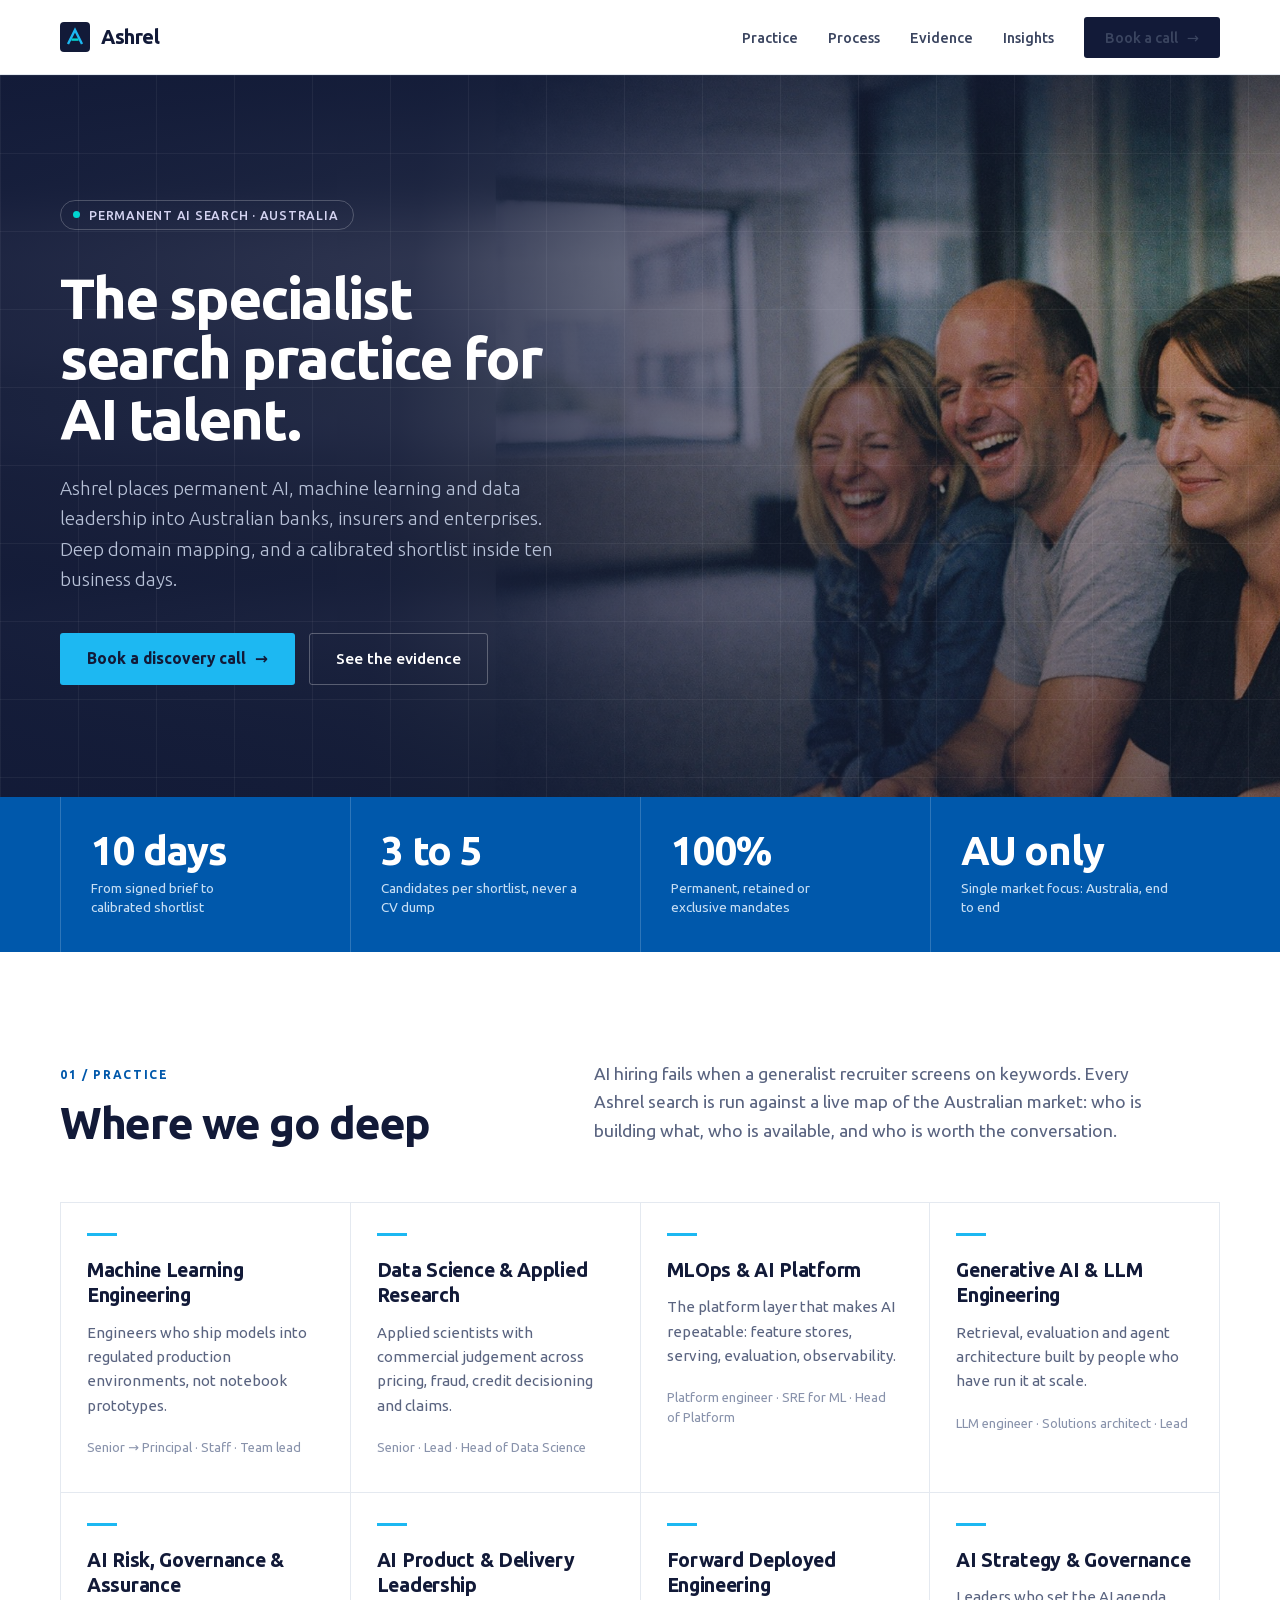
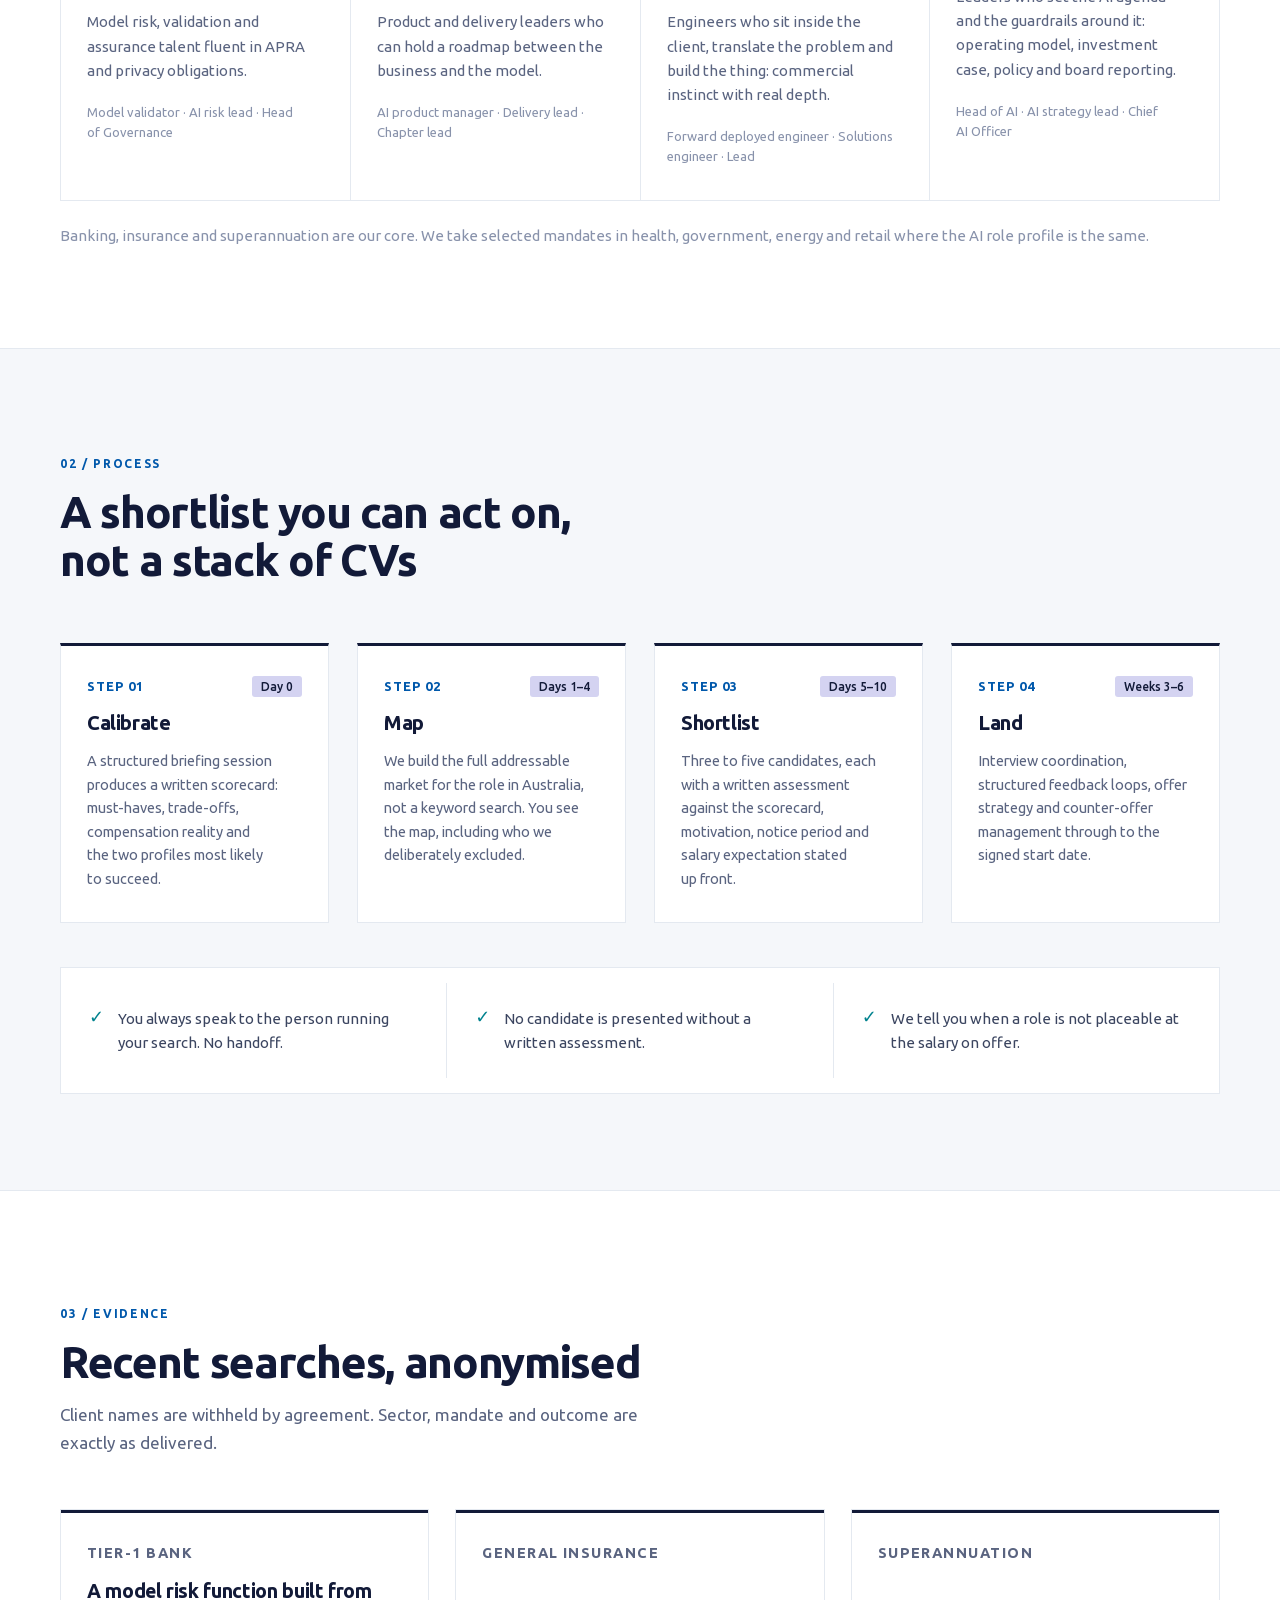
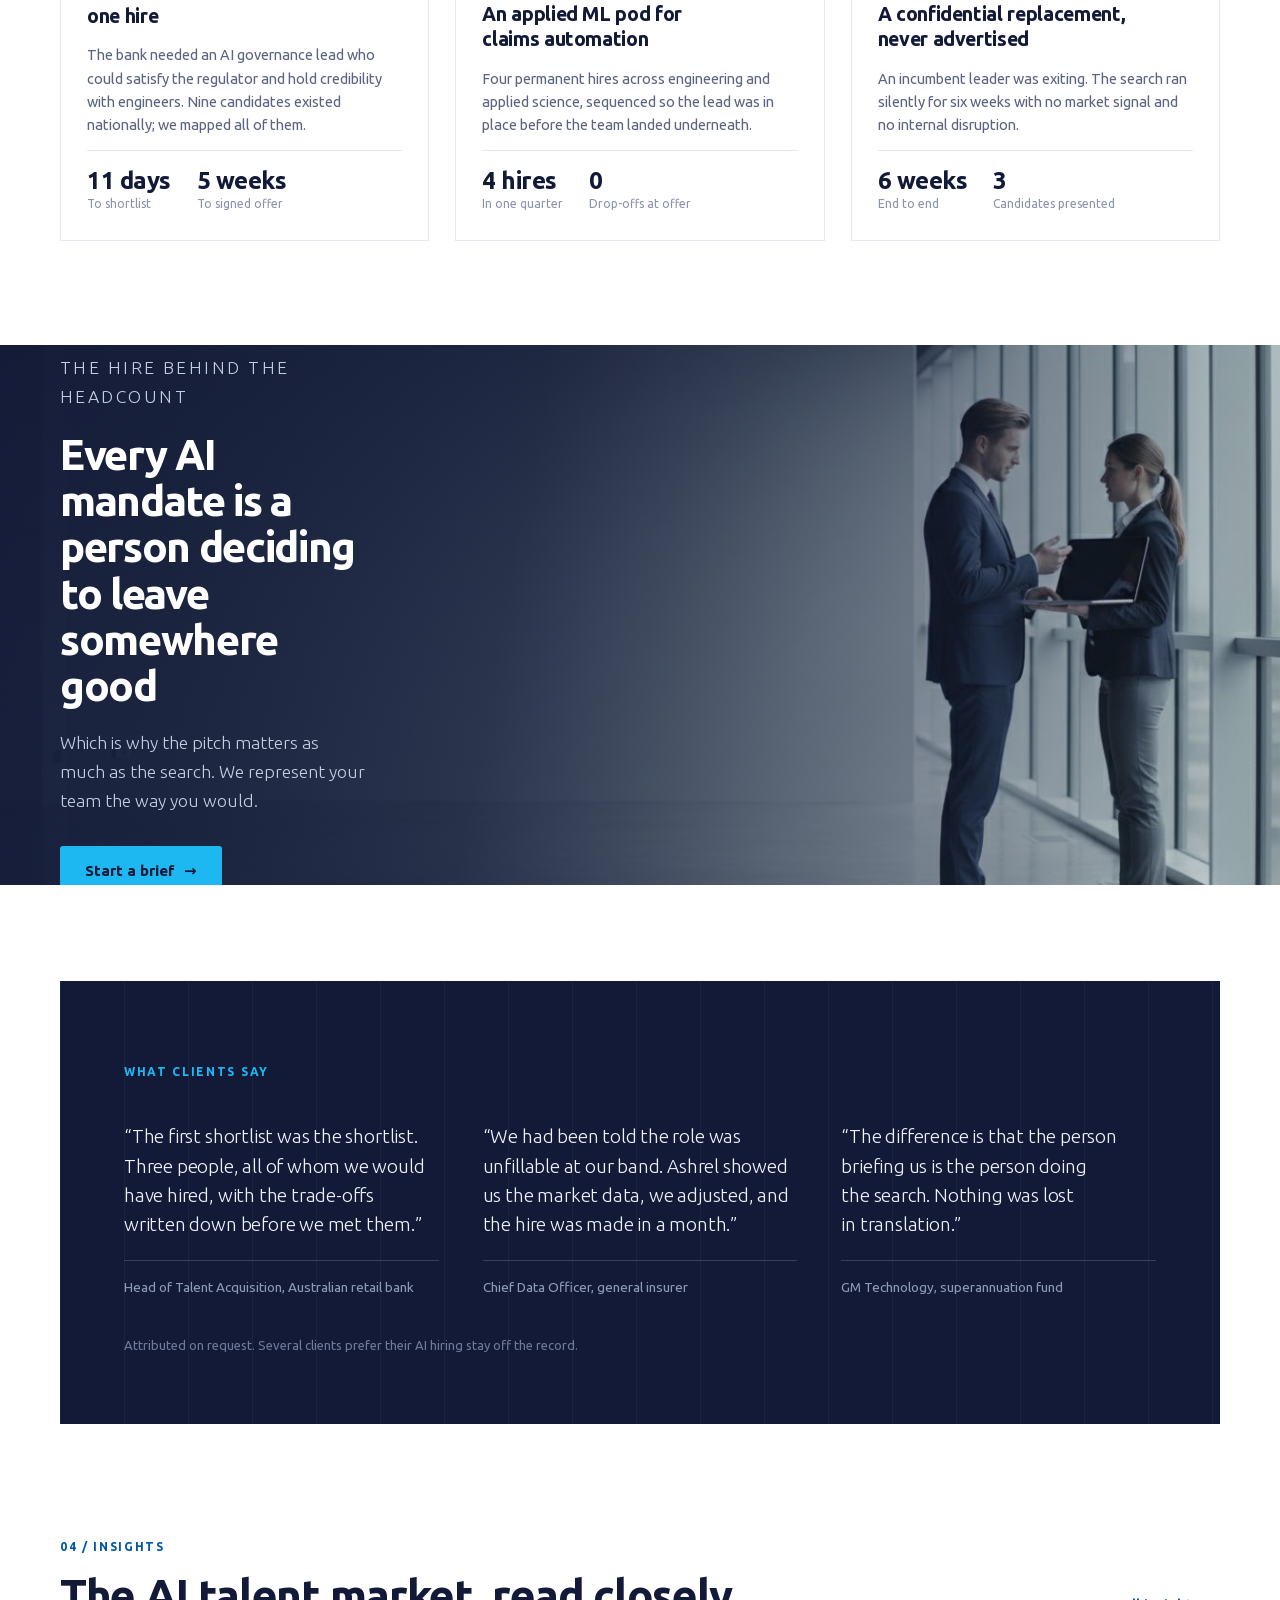
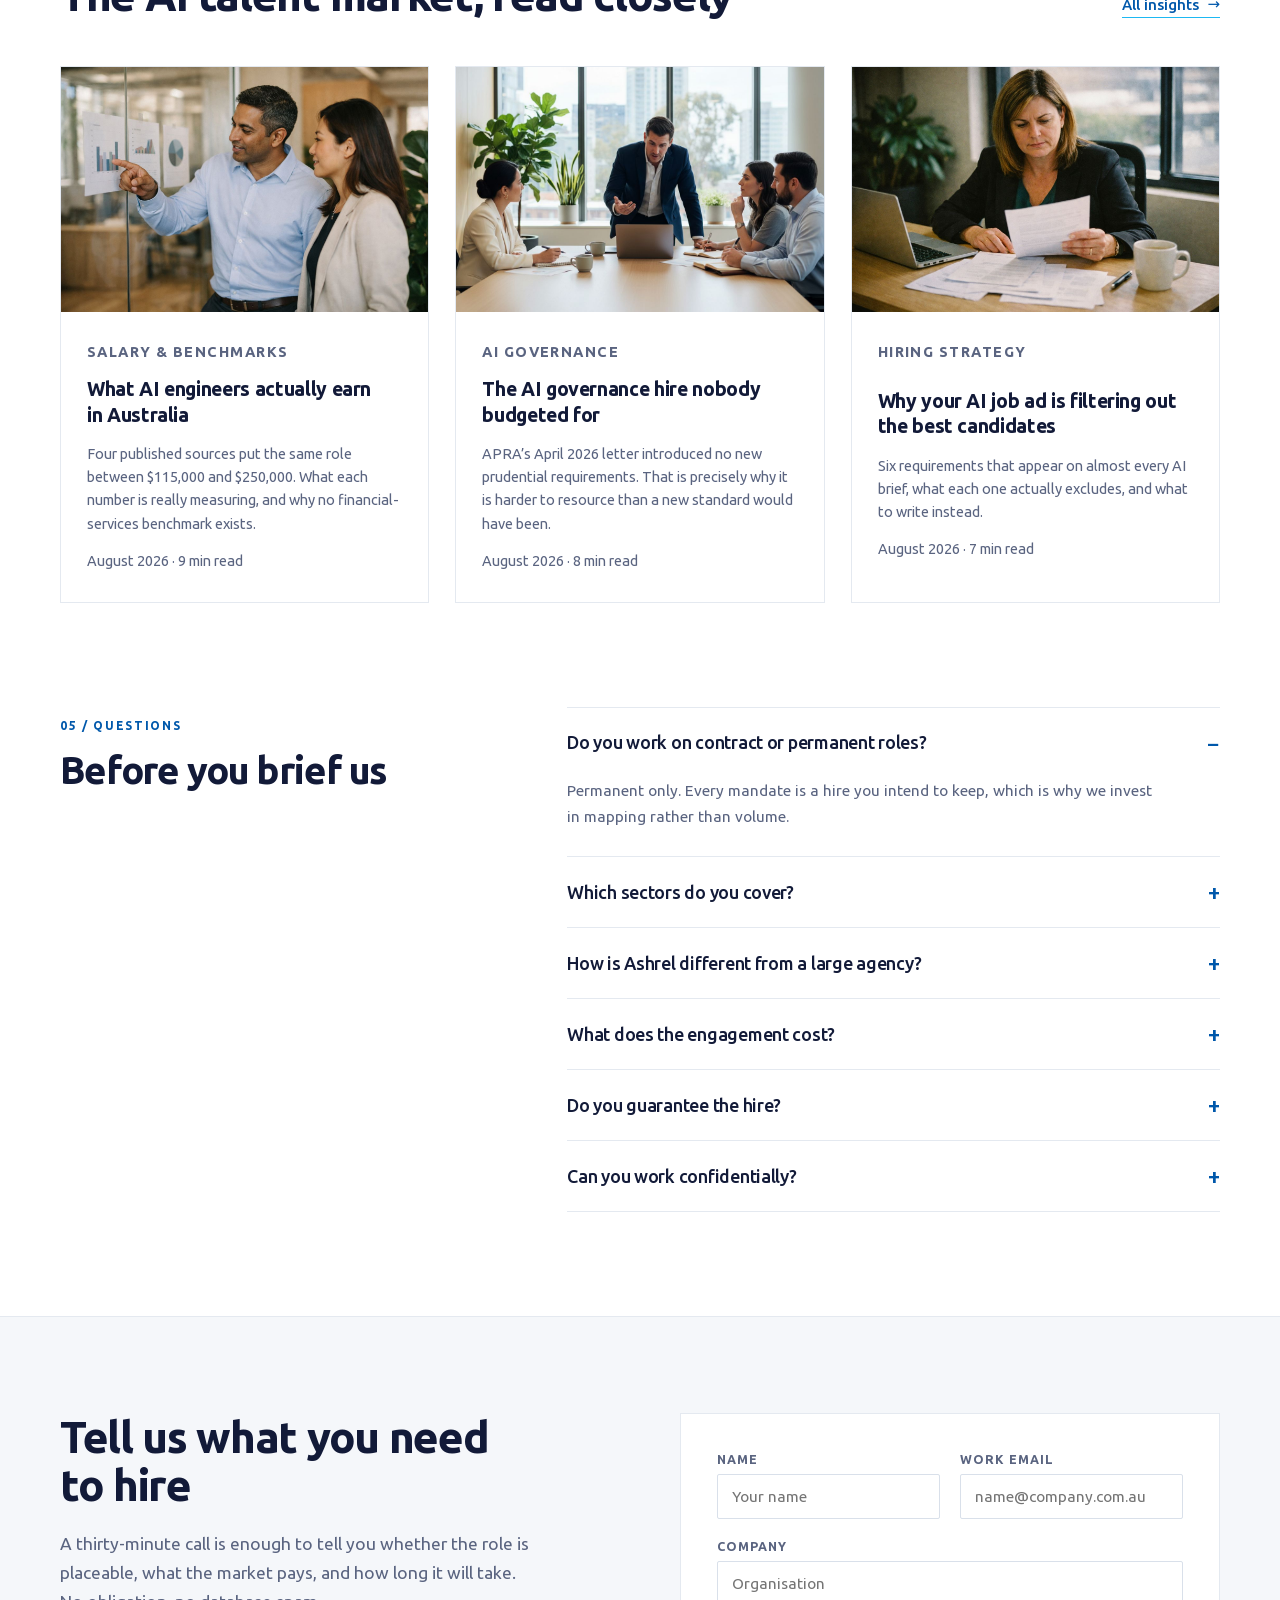
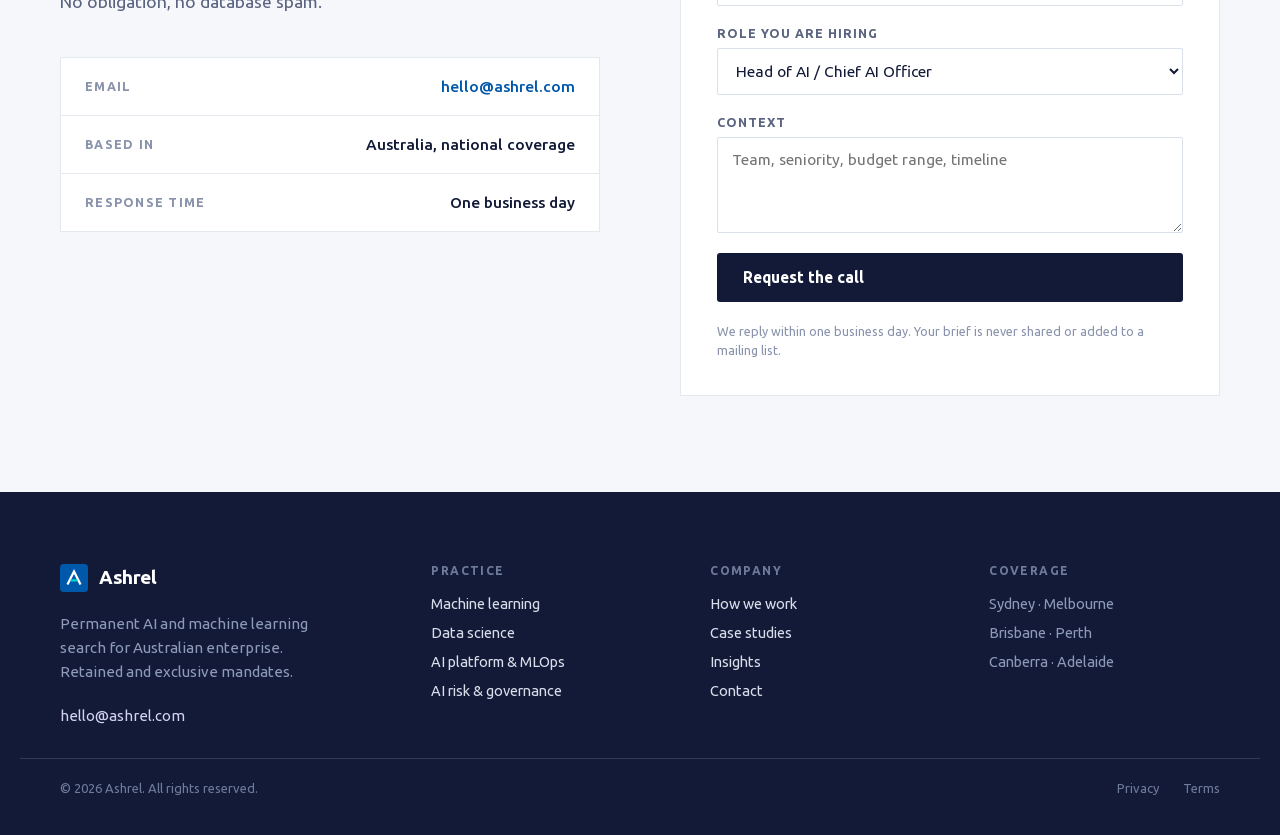
==== index.html @ 73b6bfcb "Fix mismatched Evidence imagery, add a real photo to the hiring article Evidence section: removed th" ====
<!DOCTYPE html>
<html lang="en-AU">
<head>
<meta charset="utf-8">
<meta name="viewport" content="width=device-width, initial-scale=1">
<title>Ashrel | Permanent AI &amp; machine learning search for Australian enterprise</title>
<meta name="description" content="Ashrel is a specialist search practice placing permanent AI, machine learning and data leadership into Australian banks, insurers and enterprises. Calibrated shortlist inside ten business days.">
<link rel="canonical" href="https://ashrel.com/">
<meta name="theme-color" content="#121A38">

<meta property="og:type" content="website">
<meta property="og:site_name" content="Ashrel">
<meta property="og:url" content="https://ashrel.com/">
<meta property="og:title" content="Ashrel | the specialist search practice for AI talent">
<meta property="og:description" content="Permanent AI, machine learning and data leadership search for Australian banks, insurers and enterprises.">
<meta property="og:image" content="https://ashrel.com/img/og.png">
<meta name="twitter:card" content="summary_large_image">

<link rel="icon" href="/favicon.svg" type="image/svg+xml">
<link rel="preload" href="/fonts/Ubuntu-Bold.woff2" as="font" type="font/woff2" crossorigin>
<link rel="preload" href="/fonts/Ubuntu-Regular.woff2" as="font" type="font/woff2" crossorigin>
<link rel="stylesheet" href="/css/site.css">
<script src="/js/site.js" defer></script>

<script type="application/ld+json">
{
  "@context": "https://schema.org",
  "@type": "ProfessionalService",
  "name": "Ashrel",
  "description": "Permanent AI and machine learning search for Australian enterprise. Retained and exclusive mandates.",
  "url": "https://ashrel.com/",
  "email": "hello@ashrel.com",
  "areaServed": "AU",
  "address": { "@type": "PostalAddress", "addressCountry": "AU" }
}
</script>
</head>
<body>
<a class="skip-link" href="#main">Skip to content</a>

<header class="site-header">
  <div class="wrap">
    <a class="brand" href="/">
      <svg width="30" height="30" viewBox="0 0 30 30" aria-hidden="true">
        <rect width="30" height="30" rx="4" fill="#121A38"></rect>
        <path d="M8 22 L15 8 L22 22" fill="none" stroke="#1DB8F2" stroke-width="2.4"></path>
        <path d="M11.4 17.6 L18.6 17.6" fill="none" stroke="#00D5D0" stroke-width="2.4"></path>
      </svg>
      <span>Ashrel</span>
    </a>

    <button class="nav-toggle" type="button" aria-expanded="false" aria-controls="primary-nav">
      <span class="visually-hidden">Menu</span>
      <svg width="20" height="14" viewBox="0 0 20 14" aria-hidden="true">
        <path d="M0 1h20M0 7h20M0 13h20" stroke="currentColor" stroke-width="2"></path>
      </svg>
    </button>

    <nav class="nav" id="primary-nav">
      <a href="#practice">Practice</a>
      <a href="#process">Process</a>
      <a href="#evidence">Evidence</a>
      <a href="/insights.html">Insights</a>
      <a class="btn btn--nav" href="#brief">Book a call <span aria-hidden="true">&rarr;</span></a>
    </nav>
  </div>
</header>

<main id="main">

  <section class="hero--full" id="top">
    <img src="/img/hero-team.jpg" alt="" width="2600" height="1000" fetchpriority="high">
    <div class="hero-scrim" aria-hidden="true"></div>
    <div class="hero-grid-overlay" aria-hidden="true"></div>
    <div class="wrap">
      <p class="hero-badge"><i aria-hidden="true"></i> Permanent AI search &middot; Australia</p>
      <h1>The specialist search practice for AI talent.</h1>
      <p class="hero-sub">Ashrel places permanent AI, machine learning and data leadership into Australian banks, insurers and enterprises. Deep domain mapping, and a calibrated shortlist inside ten business days.</p>
      <div class="hero-actions">
        <a class="btn btn--cyan" href="#brief">Book a discovery call <span aria-hidden="true">&rarr;</span></a>
        <a class="btn btn--outline" href="#evidence">See the evidence</a>
      </div>
    </div>
  </section>

<section class="metrics" aria-label="Practice at a glance">
    <div class="wrap">
      <div class="metric"><b>10 days</b><span>From signed brief to calibrated shortlist</span></div>
      <div class="metric"><b>3 to 5</b><span>Candidates per shortlist, never a CV dump</span></div>
      <div class="metric"><b>100%</b><span>Permanent, retained or exclusive mandates</span></div>
      <div class="metric"><b>AU only</b><span>Single market focus: Australia, end to end</span></div>
    </div>
  </section>

  <section class="section wrap" id="practice">
    <div class="section-split">
      <div>
        <p class="eyebrow">01 / Practice</p>
        <h2 class="h-section">Where we go deep</h2>
      </div>
      <p class="lede" style="max-width:56ch">AI hiring fails when a generalist recruiter screens on keywords. Every Ashrel search is run against a live map of the Australian market: who is building what, who is available, and who is worth the conversation.</p>
    </div>

    <div class="practice-grid">
      <div class="practice-cell">
        <i aria-hidden="true"></i>
        <h3>Machine Learning Engineering</h3>
        <p>Engineers who ship models into regulated production environments, not notebook prototypes.</p>
        <p class="roles">Senior &rarr; Principal &middot; Staff &middot; Team lead</p>
      </div>
      <div class="practice-cell">
        <i aria-hidden="true"></i>
        <h3>Data Science &amp; Applied Research</h3>
        <p>Applied scientists with commercial judgement across pricing, fraud, credit decisioning and claims.</p>
        <p class="roles">Senior &middot; Lead &middot; Head of Data Science</p>
      </div>
      <div class="practice-cell">
        <i aria-hidden="true"></i>
        <h3>MLOps &amp; AI Platform</h3>
        <p>The platform layer that makes AI repeatable: feature stores, serving, evaluation, observability.</p>
        <p class="roles">Platform engineer &middot; SRE for ML &middot; Head of Platform</p>
      </div>
      <div class="practice-cell">
        <i aria-hidden="true"></i>
        <h3>Generative AI &amp; LLM Engineering</h3>
        <p>Retrieval, evaluation and agent architecture built by people who have run it at scale.</p>
        <p class="roles">LLM engineer &middot; Solutions architect &middot; Lead</p>
      </div>
      <div class="practice-cell">
        <i aria-hidden="true"></i>
        <h3>AI Risk, Governance &amp; Assurance</h3>
        <p>Model risk, validation and assurance talent fluent in APRA and privacy obligations.</p>
        <p class="roles">Model validator &middot; AI risk lead &middot; Head of Governance</p>
      </div>
      <div class="practice-cell">
        <i aria-hidden="true"></i>
        <h3>AI Product &amp; Delivery Leadership</h3>
        <p>Product and delivery leaders who can hold a roadmap between the business and the model.</p>
        <p class="roles">AI product manager &middot; Delivery lead &middot; Chapter lead</p>
      </div>
      <div class="practice-cell">
        <i aria-hidden="true"></i>
        <h3>Forward Deployed Engineering</h3>
        <p>Engineers who sit inside the client, translate the problem and build the thing: commercial instinct with real depth.</p>
        <p class="roles">Forward deployed engineer &middot; Solutions engineer &middot; Lead</p>
      </div>
      <div class="practice-cell">
        <i aria-hidden="true"></i>
        <h3>AI Strategy &amp; Governance</h3>
        <p>Leaders who set the AI agenda and the guardrails around it: operating model, investment case, policy and board reporting.</p>
        <p class="roles">Head of AI &middot; AI strategy lead &middot; Chief AI Officer</p>
      </div>
    </div>

    <p class="note">Banking, insurance and superannuation are our core. We take selected mandates in health, government, energy and retail where the AI role profile is the same.</p>
  </section>

  <section class="process" id="process">
    <div class="wrap">
      <p class="eyebrow">02 / Process</p>
      <h2 class="h-section" style="max-width:22ch">A shortlist you can act on, not a stack of CVs</h2>

      <div class="steps">
        <div class="step">
          <div class="step-head"><span class="step-num">STEP 01</span><span class="step-when">Day 0</span></div>
          <h3>Calibrate</h3>
          <p>A structured briefing session produces a written scorecard: must-haves, trade-offs, compensation reality and the two profiles most likely to succeed.</p>
        </div>
        <div class="step">
          <div class="step-head"><span class="step-num">STEP 02</span><span class="step-when">Days 1&ndash;4</span></div>
          <h3>Map</h3>
          <p>We build the full addressable market for the role in Australia, not a keyword search. You see the map, including who we deliberately excluded.</p>
        </div>
        <div class="step">
          <div class="step-head"><span class="step-num">STEP 03</span><span class="step-when">Days 5&ndash;10</span></div>
          <h3>Shortlist</h3>
          <p>Three to five candidates, each with a written assessment against the scorecard, motivation, notice period and salary expectation stated up front.</p>
        </div>
        <div class="step">
          <div class="step-head"><span class="step-num">STEP 04</span><span class="step-when">Weeks 3&ndash;6</span></div>
          <h3>Land</h3>
          <p>Interview coordination, structured feedback loops, offer strategy and counter-offer management through to the signed start date.</p>
        </div>
      </div>

      <div class="commitments">
        <p class="commitment"><b aria-hidden="true">&check;</b> <span>You always speak to the person running your search. No handoff.</span></p>
        <p class="commitment"><b aria-hidden="true">&check;</b> <span>No candidate is presented without a written assessment.</span></p>
        <p class="commitment"><b aria-hidden="true">&check;</b> <span>We tell you when a role is not placeable at the salary on offer.</span></p>
      </div>
    </div>
  </section>

  <section class="section wrap" id="evidence">
    <p class="eyebrow">03 / Evidence</p>
    <h2 class="h-section" style="max-width:24ch">Recent searches, anonymised</h2>
    <p class="lede" style="margin-top:16px;font-size:17px;max-width:62ch">Client names are withheld by agreement. Sector, mandate and outcome are exactly as delivered.</p>

    <div class="card-grid">
      <article class="card">
        <div class="card-body">
          <p class="card-tag card-tag--teal">Tier-1 Bank</p>
          <h3>A model risk function built from one hire</h3>
          <p>The bank needed an AI governance lead who could satisfy the regulator and hold credibility with engineers. Nine candidates existed nationally; we mapped all of them.</p>
          <div class="card-stats">
            <div><b>11 days</b><span>To shortlist</span></div>
            <div><b>5 weeks</b><span>To signed offer</span></div>
          </div>
        </div>
      </article>

      <article class="card">
        <div class="card-body">
          <p class="card-tag card-tag--teal">General Insurance</p>
          <h3>An applied ML pod for claims automation</h3>
          <p>Four permanent hires across engineering and applied science, sequenced so the lead was in place before the team landed underneath.</p>
          <div class="card-stats">
            <div><b>4 hires</b><span>In one quarter</span></div>
            <div><b>0</b><span>Drop-offs at offer</span></div>
          </div>
        </div>
      </article>

      <article class="card">
        <div class="card-body">
          <p class="card-tag card-tag--teal">Superannuation</p>
          <h3>A confidential replacement, never advertised</h3>
          <p>An incumbent leader was exiting. The search ran silently for six weeks with no market signal and no internal disruption.</p>
          <div class="card-stats">
            <div><b>6 weeks</b><span>End to end</span></div>
            <div><b>3</b><span>Candidates presented</span></div>
          </div>
        </div>
      </article>
    </div>
  </section>

  <section class="band">
    <img src="/img/band-people.jpg" alt="" width="1344" height="768" loading="lazy">
    <div class="band-scrim" aria-hidden="true"></div>
    <div class="band-inner">
      <div class="wrap">
        <div class="band-copy">
          <p class="eyebrow eyebrow--onnavy">The hire behind the headcount</p>
          <h2>Every AI mandate is a person deciding to leave somewhere good</h2>
          <p>Which is why the pitch matters as much as the search. We represent your team the way you would.</p>
          <a class="btn btn--cyan" href="#brief">Start a brief <span aria-hidden="true">&rarr;</span></a>
        </div>
      </div>
    </div>
  </section>

  <section class="quotes-outer wrap">
    <div class="quotes">
      <div class="quotes-lines" aria-hidden="true"></div>
      <div class="quotes-inner">
        <p class="eyebrow eyebrow--onnavy">What clients say</p>
        <div class="quote-grid">
          <figure>
            <blockquote>&ldquo;The first shortlist was the shortlist. Three people, all of whom we would have hired, with the trade-offs written down before we met them.&rdquo;</blockquote>
            <figcaption>Head of Talent Acquisition, Australian retail bank</figcaption>
          </figure>
          <figure>
            <blockquote>&ldquo;We had been told the role was unfillable at our band. Ashrel showed us the market data, we adjusted, and the hire was made in a month.&rdquo;</blockquote>
            <figcaption>Chief Data Officer, general insurer</figcaption>
          </figure>
          <figure>
            <blockquote>&ldquo;The difference is that the person briefing us is the person doing the search. Nothing was lost in translation.&rdquo;</blockquote>
            <figcaption>GM Technology, superannuation fund</figcaption>
          </figure>
        </div>
        <p class="quotes-note">Attributed on request. Several clients prefer their AI hiring stay off the record.</p>
      </div>
    </div>
  </section>

  <section class="section wrap">
    <div class="section-head-row">
      <div>
        <p class="eyebrow">04 / Insights</p>
        <h2 class="h-section">The AI talent market, read closely</h2>
      </div>
      <a class="link-rule" href="/insights.html">All insights <span aria-hidden="true">&rarr;</span></a>
    </div>

    <div class="card-grid" style="margin-top:48px">
      <a class="card" href="/insights/ai-salary-benchmarks-australia.html">
        <div class="card-media"><img src="/img/article-salary.jpg" alt="" width="1344" height="768" loading="lazy"></div>
        <div class="card-body">
          <p class="card-tag">Salary &amp; benchmarks</p>
          <h3>What AI engineers actually earn in Australia</h3>
          <p>Four published sources put the same role between $115,000 and $250,000. What each number is really measuring, and why no financial-services benchmark exists.</p>
          <p class="card-meta">August 2026 &middot; 9 min read</p>
        </div>
      </a>
      <a class="card" href="/insights/apra-ai-governance-hire.html">
        <div class="card-media"><img src="/img/article-governance.jpg" alt="" width="1344" height="768" loading="lazy"></div>
        <div class="card-body">
          <p class="card-tag">AI governance</p>
          <h3>The AI governance hire nobody budgeted for</h3>
          <p>APRA&rsquo;s April 2026 letter introduced no new prudential requirements. That is precisely why it is harder to resource than a new standard would have been.</p>
          <p class="card-meta">August 2026 &middot; 8 min read</p>
        </div>
      </a>
      <a class="card" href="/insights/ai-job-ad-filters.html">
        <div class="card-media"><img src="/img/article-hiring.jpg" alt="" width="1400" height="933" loading="lazy"></div>
        <div class="card-body">
          <p class="card-tag">Hiring strategy</p>
          <h3>Why your AI job ad is filtering out the best candidates</h3>
          <p>Six requirements that appear on almost every AI brief, what each one actually excludes, and what to write instead.</p>
          <p class="card-meta">August 2026 &middot; 7 min read</p>
        </div>
      </a>
    </div>
  </section>

  <section class="section wrap">
    <div class="section-split" style="grid-template-columns:.8fr 1.2fr;align-items:start">
      <div>
        <p class="eyebrow">05 / Questions</p>
        <h2 class="h-section" style="font-size:38px">Before you brief us</h2>
      </div>
      <div class="faq-list">
        <details class="faq-item" open>
          <summary>Do you work on contract or permanent roles?</summary>
          <p>Permanent only. Every mandate is a hire you intend to keep, which is why we invest in mapping rather than volume.</p>
        </details>
        <details class="faq-item">
          <summary>Which sectors do you cover?</summary>
          <p>Banking, insurance and superannuation are the core of the practice. We take selected mandates in health, government, energy and retail where the AI role profile is comparable.</p>
        </details>
        <details class="faq-item">
          <summary>How is Ashrel different from a large agency?</summary>
          <p>You deal with the person running the search. No account manager handoff, no CV forwarding, and no candidate sent without a written assessment against your calibration brief.</p>
        </details>
        <details class="faq-item">
          <summary>What does the engagement cost?</summary>
          <p>A percentage of first-year fixed remuneration, agreed in writing before the search begins. Retained and exclusive terms carry different rates, which we will quote on the call.</p>
        </details>
        <details class="faq-item">
          <summary>Do you guarantee the hire?</summary>
          <p>Every placement carries a replacement period agreed in the terms. In practice, calibration up front is what prevents the problem.</p>
        </details>
        <details class="faq-item">
          <summary>Can you work confidentially?</summary>
          <p>Yes. A large share of our mandates are unannounced roles or replacements, and are handled without the market knowing the client.</p>
        </details>
      </div>
    </div>
  </section>

  <section class="brief" id="brief">
    <div class="wrap">
      <div>
        <h2>Tell us what you need to hire</h2>
        <p class="brief-lede">A thirty-minute call is enough to tell you whether the role is placeable, what the market pays, and how long it will take. No obligation, no database spam.</p>
        <dl class="contact-rows">
          <div class="contact-row"><dt>Email</dt><dd><a href="mailto:hello@ashrel.com">hello@ashrel.com</a></dd></div>
          <div class="contact-row"><dt>Based in</dt><dd>Australia, national coverage</dd></div>
          <div class="contact-row"><dt>Response time</dt><dd>One business day</dd></div>
        </dl>
      </div>

      <div>
        <form class="brief-form" id="brief-form"
              method="POST"
              action="REPLACE_WITH_FORMSPREE_ENDPOINT"
              data-endpoint="REPLACE_WITH_FORMSPREE_ENDPOINT"
              data-fallback-email="hello@ashrel.com">
          <p class="form-status" id="brief-status" hidden></p>

          <div class="field-pair">
            <label class="field">Name
              <input type="text" name="Name" placeholder="Your name" autocomplete="name" required>
            </label>
            <label class="field">Work email
              <input type="email" name="Email" placeholder="name@company.com.au" autocomplete="email" required>
            </label>
          </div>

          <label class="field">Company
            <input type="text" name="Company" placeholder="Organisation" autocomplete="organization" required>
          </label>

          <label class="field">Role you are hiring
            <select name="Role">
              <optgroup label="Leadership &amp; strategy">
                <option>Head of AI / Chief AI Officer</option>
                <option>AI Strategy Lead</option>
                <option>AI Product Lead / AI Product Manager</option>
                <option>AI Delivery Lead / Program Lead</option>
                <option>Head of Data Science</option>
              </optgroup>
              <optgroup label="Engineering &amp; science">
                <option>Machine Learning Engineer</option>
                <option>Forward Deployed Engineer (FDE)</option>
                <option>Data Scientist / Applied Scientist</option>
                <option>Generative AI / LLM Engineer</option>
                <option>MLOps / AI Platform Engineer</option>
                <option>AI Solutions Architect</option>
                <option>Data Engineer</option>
              </optgroup>
              <optgroup label="Risk &amp; governance">
                <option>AI Governance Lead</option>
                <option>Model Risk / Model Validation</option>
                <option>Responsible AI / AI Assurance</option>
              </optgroup>
              <option>Multiple roles / building a team</option>
              <option>Something else</option>
            </select>
          </label>

          <label class="field">Context
            <textarea name="Context" rows="4" placeholder="Team, seniority, budget range, timeline"></textarea>
          </label>

          <button class="btn btn--dark" type="submit">Request the call</button>
          <p class="form-note">We reply within one business day. Your brief is never shared or added to a mailing list.</p>
        </form>

        <div class="thanks" id="brief-thanks" hidden>
          <p class="eyebrow">Brief received</p>
          <h3>Thank you. We will be in touch within one business day.</h3>
          <p>You will get an initial market read on the role before the call, so the thirty minutes are spent on decisions rather than background.</p>
          <button type="button" id="brief-reset">Submit another brief</button>
        </div>
      </div>
    </div>
  </section>

</main>

<footer class="site-footer">
  <div class="wrap footer-grid">
    <div class="footer-brand">
      <div class="brand" style="color:#fff">
        <svg width="28" height="28" viewBox="0 0 30 30" aria-hidden="true">
          <rect width="30" height="30" rx="4" fill="#0058AB"></rect>
          <path d="M8 22 L15 8 L22 22" fill="none" stroke="#fff" stroke-width="2.4"></path>
          <path d="M11.4 17.6 L18.6 17.6" fill="none" stroke="#00D5D0" stroke-width="2.4"></path>
        </svg>
        <span style="font-size:19px">Ashrel</span>
      </div>
      <p>Permanent AI and machine learning search for Australian enterprise. Retained and exclusive mandates.</p>
      <a class="email" href="mailto:hello@ashrel.com">hello@ashrel.com</a>
    </div>

    <nav class="footer-col">
      <h2>Practice</h2>
      <ul>
        <li><a href="#practice">Machine learning</a></li>
        <li><a href="#practice">Data science</a></li>
        <li><a href="#practice">AI platform &amp; MLOps</a></li>
        <li><a href="#practice">AI risk &amp; governance</a></li>
      </ul>
    </nav>

    <nav class="footer-col">
      <h2>Company</h2>
      <ul>
        <li><a href="#process">How we work</a></li>
        <li><a href="#evidence">Case studies</a></li>
        <li><a href="/insights.html">Insights</a></li>
        <li><a href="#brief">Contact</a></li>
      </ul>
    </nav>

    <div class="footer-col">
      <h2>Coverage</h2>
      <ul>
        <li>Sydney &middot; Melbourne</li>
        <li>Brisbane &middot; Perth</li>
        <li>Canberra &middot; Adelaide</li>
      </ul>
    </div>
  </div>

  <div class="wrap footer-bar">
    <span>&copy; 2026 Ashrel. All rights reserved.</span>
    <div>
      <a href="/privacy.html">Privacy</a>
      <a href="/terms.html">Terms</a>
    </div>
  </div>
</footer>
</body>
</html>
---- css/site.css ----
/* Ashrel — site styles
   Converted from the Claude Design canvas (Ashrel.dc.html) to static CSS.
   Order: tokens, base, layout, header, components, sections, footer, responsive. */

/* ---------- Fonts ---------- */

@font-face {
  font-family: 'Ubuntu';
  src: url('../fonts/Ubuntu-Light.woff2') format('woff2');
  font-weight: 300;
  font-style: normal;
  font-display: swap;
}
@font-face {
  font-family: 'Ubuntu';
  src: url('../fonts/Ubuntu-Regular.woff2') format('woff2');
  font-weight: 400;
  font-style: normal;
  font-display: swap;
}
@font-face {
  font-family: 'Ubuntu';
  src: url('../fonts/Ubuntu-Medium.woff2') format('woff2');
  font-weight: 500;
  font-style: normal;
  font-display: swap;
}
@font-face {
  font-family: 'Ubuntu';
  src: url('../fonts/Ubuntu-Bold.woff2') format('woff2');
  font-weight: 700;
  font-style: normal;
  font-display: swap;
}

/* ---------- Tokens ---------- */

:root {
  --navy: #121A38;
  --blue: #0058AB;
  --cyan: #1DB8F2;
  --teal: #00D5D0;
  --teal-deep: #00828E;
  --lilac: #D4D3F1;
  --amber: #FEB100;

  --ink: #121A38;
  --slate: #3B4560;
  --slate-2: #5A6480;
  --mist: #8892AB;
  --line: #E4E9F0;
  --line-soft: #EEF1F6;
  --field: #D9E0EA;
  --paper: #F5F7FA;
  --paper-tint: #F5F9FD;

  /* On-navy text ramp */
  --on-navy-1: #EEF2F9;
  --on-navy-2: #D9DFEA;
  --on-navy-3: #C3CDE0;
  --on-navy-4: #B8C2D8;
  --on-navy-5: #8E9BB8;
  --on-navy-6: #6E7B99;

  --shell: 1240px;
  --gutter: 40px;
  --header-h: 74px;
}

/* ---------- Base ---------- */

*,
*::before,
*::after {
  box-sizing: border-box;
}

/* Components below set display:flex/grid, which would otherwise win over the
   hidden attribute. Everything toggled from JS relies on this. */
[hidden] {
  display: none !important;
}

html {
  scroll-behavior: smooth;
  scroll-padding-top: calc(var(--header-h) + 8px);
}

body {
  margin: 0;
  font-family: 'Ubuntu', system-ui, -apple-system, 'Segoe UI', sans-serif;
  background: #fff;
  color: var(--ink);
  -webkit-font-smoothing: antialiased;
  text-wrap: pretty;
  display: flex;
  flex-direction: column;
  min-height: 100vh;
}

a {
  color: var(--blue);
  text-decoration: none;
}

a:hover {
  color: var(--cyan);
}

img,
svg {
  max-width: 100%;
}

input,
textarea,
select,
button {
  font-family: inherit;
}

:focus-visible {
  outline: 3px solid var(--cyan);
  outline-offset: 2px;
}

.skip-link {
  position: absolute;
  left: -9999px;
  top: 0;
  z-index: 100;
  background: var(--navy);
  color: #fff;
  padding: 12px 20px;
  font-weight: 500;
}

.skip-link:focus {
  left: 0;
  color: #fff;
}

.visually-hidden {
  position: absolute;
  width: 1px;
  height: 1px;
  overflow: hidden;
  clip: rect(0 0 0 0);
  clip-path: inset(50%);
  white-space: nowrap;
}

@keyframes ash-pulse {
  0%, 100% { opacity: 1; transform: scale(1); }
  50% { opacity: .35; transform: scale(.72); }
}

@keyframes ash-sweep {
  0% { transform: translateY(-100%); }
  100% { transform: translateY(400%); }
}

/* ---------- Layout ---------- */

.wrap {
  max-width: var(--shell);
  margin: 0 auto;
  padding: 0 var(--gutter);
  width: 100%;
}

main {
  flex: 1;
}

.eyebrow {
  font-size: 12px;
  letter-spacing: .14em;
  text-transform: uppercase;
  color: var(--blue);
  font-weight: 700;
}

.eyebrow--onnavy {
  color: var(--cyan);
}

.h-section {
  margin: 18px 0 0;
  font-size: 44px;
  line-height: 1.08;
  letter-spacing: -.03em;
  font-weight: 700;
}

.lede {
  margin: 0;
  font-size: 17.5px;
  line-height: 1.65;
  color: var(--slate-2);
}

/* ---------- Header ---------- */

.site-header {
  position: sticky;
  top: 0;
  z-index: 50;
  background: rgba(255, 255, 255, .88);
  backdrop-filter: blur(14px);
  border-bottom: 1px solid var(--line);
}

.site-header .wrap {
  height: var(--header-h);
  display: flex;
  align-items: center;
  gap: 44px;
}

.brand {
  display: flex;
  align-items: center;
  gap: 11px;
  color: var(--ink);
  flex-shrink: 0;
}

.brand:hover {
  color: var(--ink);
}

.brand span {
  font-size: 20px;
  font-weight: 700;
  letter-spacing: -.02em;
}

.nav {
  display: flex;
  gap: 30px;
  align-items: center;
  margin-left: auto;
}

.nav a {
  font-size: 14.5px;
  font-weight: 500;
  color: var(--slate);
}

.nav a:hover,
.nav a[aria-current='page'] {
  color: var(--blue);
}

.nav-toggle {
  display: none;
  margin-left: auto;
  background: none;
  border: 1px solid var(--line);
  border-radius: 3px;
  padding: 9px 12px;
  cursor: pointer;
  color: var(--ink);
}

/* ---------- Buttons ---------- */

.btn {
  display: inline-flex;
  align-items: center;
  gap: 9px;
  border-radius: 3px;
  font-size: 15.5px;
  font-weight: 700;
  padding: 16px 26px;
  border: 1px solid transparent;
  cursor: pointer;
  text-align: center;
}

.btn--cyan {
  background: var(--cyan);
  color: var(--navy);
}

.btn--cyan:hover {
  background: var(--teal);
  color: var(--navy);
}

.btn--outline {
  border-color: rgba(255, 255, 255, .28);
  color: #fff;
  font-weight: 500;
}

.btn--outline:hover {
  border-color: var(--cyan);
  color: var(--cyan);
}

.btn--dark {
  background: var(--navy);
  color: #fff;
  border: 0;
}

.btn--dark:hover {
  background: var(--blue);
  color: #fff;
}

.btn--nav {
  padding: 11px 20px;
  font-size: 14.5px;
  font-weight: 500;
  background: var(--navy);
  color: #fff;
}

.btn--nav:hover {
  background: var(--blue);
  color: #fff;
}

.link-rule {
  display: inline-flex;
  align-items: center;
  gap: 8px;
  font-size: 15px;
  font-weight: 500;
  border-bottom: 1px solid var(--cyan);
  padding-bottom: 4px;
}

/* ---------- Hero ---------- */

.hero {
  position: relative;
  background: var(--navy);
  color: #fff;
  overflow: hidden;
}

.hero-field {
  position: absolute;
  inset: 0;
  display: block;
  width: 100%;
  height: 100%;
  pointer-events: none;
  -webkit-mask-image: linear-gradient(to bottom, transparent 12%, rgba(0, 0, 0, .55) 55%, black 100%);
  mask-image: linear-gradient(to bottom, transparent 12%, rgba(0, 0, 0, .55) 55%, black 100%);
}

.hero-grid-overlay {
  position: absolute;
  inset: 0;
  background-image:
    linear-gradient(#ffffff0d 1px, transparent 1px),
    linear-gradient(90deg, #ffffff0d 1px, transparent 1px);
  background-size: 78px 78px;
  pointer-events: none;
}

.hero-glow {
  position: absolute;
  top: -160px;
  right: -120px;
  width: 620px;
  height: 620px;
  border-radius: 50%;
  background: radial-gradient(circle, rgba(29, 184, 242, .2), transparent 66%);
  pointer-events: none;
}

.hero .wrap {
  position: relative;
  padding-top: 96px;
  padding-bottom: 88px;
  display: grid;
  grid-template-columns: 1.08fr .92fr;
  gap: 72px;
  align-items: start;
}

.hero-badge {
  display: inline-flex;
  align-items: center;
  gap: 9px;
  border: 1px solid rgba(255, 255, 255, .22);
  border-radius: 100px;
  padding: 7px 15px 7px 12px;
  font-size: 12.5px;
  letter-spacing: .06em;
  text-transform: uppercase;
  color: var(--lilac);
  font-weight: 500;
}

.hero-badge i {
  width: 7px;
  height: 7px;
  border-radius: 50%;
  background: var(--teal);
  animation: ash-pulse 2.2s ease-in-out infinite;
}

.hero h1 {
  margin: 26px 0 0;
  font-size: 64px;
  line-height: 1.03;
  letter-spacing: -.035em;
  font-weight: 700;
  max-width: 14ch;
}

.hero p {
  margin: 26px 0 0;
  font-size: 19.5px;
  line-height: 1.6;
  color: var(--on-navy-4);
  max-width: 52ch;
  font-weight: 300;
}

.hero-actions {
  display: flex;
  gap: 14px;
  margin-top: 38px;
  flex-wrap: wrap;
}

/* Engagement panel */

.panel {
  border: 1px solid rgba(255, 255, 255, .14);
  background: rgba(255, 255, 255, .045);
  border-radius: 6px;
  overflow: hidden;
  position: relative;
}

.panel-sweep {
  position: absolute;
  left: 0;
  top: 0;
  width: 2px;
  height: 26%;
  background: linear-gradient(var(--teal), transparent);
  animation: ash-sweep 4.6s linear infinite;
}

.panel-head {
  display: flex;
  align-items: center;
  justify-content: space-between;
  gap: 12px;
  padding: 16px 22px;
  border-bottom: 1px solid rgba(255, 255, 255, .12);
}

.panel-head span:first-child {
  font-size: 11.5px;
  letter-spacing: .12em;
  text-transform: uppercase;
  color: var(--on-navy-5);
  font-weight: 500;
}

.panel-head span:last-child {
  font-size: 11.5px;
  letter-spacing: .06em;
  color: var(--teal);
  font-weight: 500;
}

.panel-row {
  display: flex;
  align-items: flex-start;
  gap: 20px;
  padding: 16px 22px;
  border-bottom: 1px solid rgba(255, 255, 255, .08);
}

.panel-row dt {
  width: 96px;
  flex-shrink: 0;
  font-size: 11.5px;
  letter-spacing: .1em;
  text-transform: uppercase;
  color: var(--on-navy-6);
  font-weight: 700;
  padding-top: 3px;
  margin: 0;
}

.panel-row dd {
  flex: 1;
  min-width: 0;
  font-size: 15.5px;
  font-weight: 500;
  color: #fff;
  line-height: 1.45;
  margin: 0;
}

.panel-foot {
  display: flex;
  align-items: center;
  justify-content: space-between;
  gap: 16px;
  padding: 18px 22px;
  background: rgba(29, 184, 242, .1);
}

.panel-foot p {
  margin: 0;
  font-size: 14.5px;
  color: var(--on-navy-2);
  line-height: 1.45;
}

.panel-foot a {
  font-size: 12.5px;
  font-weight: 500;
  color: var(--teal);
  border-bottom: 1px solid rgba(0, 213, 208, .45);
  padding-bottom: 2px;
  white-space: nowrap;
}

/* ---------- Metrics band ---------- */

.metrics {
  background: var(--blue);
  color: #fff;
}

.metrics .wrap {
  display: grid;
  grid-template-columns: repeat(4, 1fr);
}

.metric {
  padding: 34px 30px;
  border-left: 1px solid rgba(255, 255, 255, .18);
}

.metric b {
  display: block;
  font-size: 40px;
  font-weight: 700;
  letter-spacing: -.03em;
  line-height: 1;
}

.metric span {
  display: block;
  font-size: 13.5px;
  color: #C6DEF4;
  margin-top: 8px;
  line-height: 1.45;
}

/* ---------- Practice ---------- */

.section {
  padding-top: 104px;
}

.section-split {
  display: grid;
  grid-template-columns: .85fr 1.15fr;
  gap: 72px;
  align-items: end;
}

.practice-grid {
  display: grid;
  grid-template-columns: repeat(4, 1fr);
  gap: 1px;
  background: var(--line);
  margin-top: 56px;
  border: 1px solid var(--line);
}

.practice-cell {
  background: #fff;
  padding: 30px 26px 34px;
}

.practice-cell:hover {
  background: var(--paper-tint);
}

.practice-cell i {
  display: block;
  width: 30px;
  height: 3px;
  background: var(--cyan);
}

.practice-cell h3 {
  margin: 22px 0 0;
  font-size: 19.5px;
  font-weight: 700;
  letter-spacing: -.015em;
  line-height: 1.3;
}

.practice-cell p {
  margin: 12px 0 0;
  font-size: 15px;
  line-height: 1.62;
  color: var(--slate-2);
}

.practice-cell .roles {
  margin-top: 20px;
  font-size: 13px;
  color: var(--mist);
  line-height: 1.5;
}

.note {
  margin: 26px 0 0;
  font-size: 15px;
  color: var(--mist);
}

/* ---------- Process ---------- */

.process {
  margin-top: 104px;
  background: var(--paper);
  border-top: 1px solid var(--line);
  border-bottom: 1px solid var(--line);
}

.process .wrap {
  padding-top: 96px;
  padding-bottom: 96px;
}

.steps {
  display: grid;
  grid-template-columns: repeat(4, 1fr);
  gap: 28px;
  margin-top: 60px;
}

.step {
  background: #fff;
  border: 1px solid var(--line);
  border-top: 3px solid var(--navy);
  padding: 30px 26px 32px;
  display: flex;
  flex-direction: column;
  gap: 14px;
}

.step-head {
  display: flex;
  align-items: baseline;
  justify-content: space-between;
  gap: 12px;
}

.step-num {
  font-size: 13px;
  font-weight: 700;
  color: var(--blue);
  letter-spacing: .08em;
}

.step-when {
  font-size: 12px;
  font-weight: 500;
  color: var(--navy);
  background: var(--lilac);
  border-radius: 3px;
  padding: 4px 9px;
  white-space: nowrap;
}

.step h3 {
  margin: 0;
  font-size: 20px;
  font-weight: 700;
  letter-spacing: -.02em;
}

.step p {
  margin: 0;
  font-size: 14.5px;
  line-height: 1.62;
  color: var(--slate-2);
}

.commitments {
  display: flex;
  flex-wrap: wrap;
  margin-top: 44px;
  border: 1px solid var(--line);
  background: #fff;
}

.commitment {
  flex: 1;
  min-width: 240px;
  padding: 24px 28px;
  border-right: 1px solid var(--line);
  display: flex;
  gap: 14px;
  align-items: flex-start;
  font-size: 15px;
  line-height: 1.55;
  color: var(--slate);
}

.commitment:last-child {
  border-right: 0;
}

.commitment b {
  color: var(--teal-deep);
  font-size: 18px;
  line-height: 1;
  font-weight: 700;
}

/* ---------- Cards (cases, posts) ---------- */

.card-grid {
  display: grid;
  grid-template-columns: repeat(3, 1fr);
  gap: 26px;
  margin-top: 52px;
  align-items: start;
}

.card {
  border: 1px solid var(--line);
  display: flex;
  flex-direction: column;
  background: #fff;
  color: var(--ink);
  height: 100%;
}

/* Text-only cards (no card-media) get a top accent instead, so the card
   doesn't read as a broken image placeholder. */
.card:not(:has(.card-media)) .card-body {
  border-top: 3px solid var(--navy);
}

a.card:hover {
  border-color: var(--cyan);
  color: var(--ink);
}

.card-media {
  position: relative;
  background: var(--paper);
  aspect-ratio: 3 / 2;
  overflow: hidden;
}

.card-media img {
  width: 100%;
  height: 100%;
  object-fit: cover;
  display: block;
}

.card-body {
  padding: 28px 26px 30px;
  display: flex;
  flex-direction: column;
  gap: 14px;
  flex: 1;
}

.card-tag {
  font-size: 11.5px;
  letter-spacing: .1em;
  text-transform: uppercase;
  color: var(--blue);
  font-weight: 700;
}

.card-tag--teal {
  color: var(--teal-deep);
  font-size: 12px;
}

.card h3 {
  margin: 0;
  font-size: 19.5px;
  font-weight: 700;
  letter-spacing: -.018em;
  line-height: 1.3;
}

.card p {
  margin: 0;
  font-size: 14.5px;
  line-height: 1.6;
  color: var(--slate-2);
  flex: 1;
}

.card-meta {
  font-size: 12.5px;
  color: var(--mist);
}

.card-meta--ruled {
  border-top: 1px solid var(--line-soft);
  padding-top: 14px;
}

.card-stats {
  display: flex;
  gap: 26px;
  border-top: 1px solid var(--line);
  padding-top: 16px;
}

.card-stats b {
  display: block;
  font-size: 24px;
  font-weight: 700;
  letter-spacing: -.02em;
}

.card-stats span {
  display: block;
  font-size: 12px;
  color: var(--mist);
  margin-top: 2px;
}

/* ---------- Photo band ---------- */

.band {
  position: relative;
  height: 540px;
  margin-top: 104px;
  background: var(--navy);
  overflow: hidden;
}

.band > img {
  position: absolute;
  inset: 0;
  width: 100%;
  height: 100%;
  object-fit: cover;
}

.band-scrim {
  position: absolute;
  inset: 0;
  background: linear-gradient(100deg, rgba(18, 26, 56, .94) 0%, rgba(18, 26, 56, .78) 40%, rgba(18, 26, 56, .1) 92%);
}

.band-inner {
  position: absolute;
  inset: 0;
  display: flex;
  align-items: center;
}

.band-copy {
  max-width: 34ch;
  color: #fff;
}

.band-copy h2 {
  margin: 20px 0 0;
  font-size: 42px;
  line-height: 1.1;
  letter-spacing: -.032em;
  font-weight: 700;
}

.band-copy p {
  margin: 20px 0 0;
  font-size: 17.5px;
  line-height: 1.65;
  color: var(--on-navy-3);
  font-weight: 300;
}

.band-copy .btn {
  margin-top: 30px;
  padding: 15px 24px;
  font-size: 15px;
}

/* ---------- Quotes ---------- */

.quotes-outer {
  margin-top: 96px;
}

.quotes {
  background: var(--navy);
  color: #fff;
  padding: 72px 64px;
  position: relative;
  overflow: hidden;
}

.quotes-lines {
  position: absolute;
  inset: 0;
  background-image: linear-gradient(90deg, #ffffff0a 1px, transparent 1px);
  background-size: 64px 64px;
  pointer-events: none;
}

.quotes-inner {
  position: relative;
}

.quote-grid {
  display: grid;
  grid-template-columns: repeat(3, 1fr);
  gap: 44px;
  margin-top: 44px;
}

.quote-grid figure {
  margin: 0;
  display: flex;
  flex-direction: column;
  gap: 20px;
}

.quote-grid blockquote {
  margin: 0;
  font-size: 19px;
  line-height: 1.55;
  font-weight: 300;
  color: var(--on-navy-1);
  letter-spacing: -.01em;
}

.quote-grid figcaption {
  font-size: 13.5px;
  color: var(--on-navy-5);
  line-height: 1.55;
  border-top: 1px solid rgba(255, 255, 255, .16);
  padding-top: 16px;
}

.quotes-note {
  margin: 40px 0 0;
  font-size: 13px;
  color: var(--on-navy-6);
}

/* ---------- Insights teaser ---------- */

.section-head-row {
  display: flex;
  align-items: flex-end;
  justify-content: space-between;
  gap: 40px;
  flex-wrap: wrap;
}

/* ---------- FAQ ---------- */

.faq-list {
  border-top: 1px solid var(--line);
}

.faq-item {
  border-bottom: 1px solid var(--line);
}

.faq-item summary {
  display: flex;
  align-items: center;
  justify-content: space-between;
  gap: 24px;
  padding: 24px 0;
  cursor: pointer;
  font-size: 18px;
  font-weight: 500;
  letter-spacing: -.015em;
  list-style: none;
}

.faq-item summary::-webkit-details-marker {
  display: none;
}

.faq-item summary::after {
  content: '+';
  font-size: 22px;
  color: var(--blue);
  line-height: 1;
  flex-shrink: 0;
}

.faq-item[open] summary::after {
  content: '\2212';
}

.faq-item p {
  margin: 0;
  padding: 0 60px 26px 0;
  font-size: 15.5px;
  line-height: 1.68;
  color: var(--slate-2);
}

/* ---------- Brief / contact ---------- */

.brief {
  margin-top: 104px;
  background: var(--paper);
  border-top: 1px solid var(--line);
}

.brief .wrap {
  padding-top: 96px;
  padding-bottom: 96px;
  display: grid;
  grid-template-columns: 1fr 1fr;
  gap: 80px;
  align-items: start;
}

.brief h2 {
  margin: 0;
  font-size: 44px;
  line-height: 1.08;
  letter-spacing: -.03em;
  font-weight: 700;
  max-width: 18ch;
}

.brief-lede {
  margin: 22px 0 0;
  font-size: 17.5px;
  line-height: 1.65;
  color: var(--slate-2);
  max-width: 48ch;
}

.contact-rows {
  margin-top: 40px;
  display: flex;
  flex-direction: column;
  gap: 1px;
  background: var(--line);
  border: 1px solid var(--line);
}

.contact-row {
  background: #fff;
  padding: 20px 24px;
  display: flex;
  justify-content: space-between;
  gap: 20px;
  align-items: center;
}

.contact-row dt {
  font-size: 12.5px;
  letter-spacing: .1em;
  text-transform: uppercase;
  color: var(--mist);
  font-weight: 700;
  margin: 0;
}

.contact-row dd {
  font-size: 15.5px;
  font-weight: 500;
  margin: 0;
  text-align: right;
}

.brief-form {
  background: #fff;
  border: 1px solid var(--line);
  padding: 38px 36px 34px;
  display: flex;
  flex-direction: column;
  gap: 20px;
}

.field-pair {
  display: grid;
  grid-template-columns: 1fr 1fr;
  gap: 20px;
}

.field {
  display: flex;
  flex-direction: column;
  gap: 8px;
  font-size: 12.5px;
  letter-spacing: .08em;
  text-transform: uppercase;
  color: var(--slate-2);
  font-weight: 700;
}

.field input,
.field select,
.field textarea {
  border: 1px solid var(--field);
  border-radius: 2px;
  padding: 13px 14px;
  font-size: 15.5px;
  color: var(--ink);
  font-weight: 400;
  letter-spacing: 0;
  text-transform: none;
  background: #fff;
  width: 100%;
}

.field textarea {
  resize: vertical;
}

.field input:focus,
.field select:focus,
.field textarea:focus {
  outline: none;
  border-color: var(--blue);
  box-shadow: 0 0 0 3px rgba(0, 88, 171, .12);
}

.form-note {
  margin: 0;
  font-size: 12.5px;
  color: var(--mist);
  line-height: 1.55;
}

.form-status {
  margin: 0;
  font-size: 14.5px;
  line-height: 1.55;
  padding: 12px 14px;
  border-radius: 2px;
}

.form-status[data-state='error'] {
  background: #FDECEC;
  color: #8A1C1C;
  border: 1px solid #F3C3C3;
}

.thanks {
  background: #fff;
  border: 1px solid var(--teal-deep);
  border-top: 3px solid var(--teal-deep);
  padding: 56px 40px;
  display: flex;
  flex-direction: column;
  gap: 16px;
}

.thanks .eyebrow {
  color: var(--teal-deep);
}

.thanks h3 {
  margin: 0;
  font-size: 28px;
  font-weight: 700;
  letter-spacing: -.025em;
}

.thanks p {
  margin: 0;
  font-size: 16px;
  line-height: 1.65;
  color: var(--slate-2);
}

.thanks button {
  align-self: flex-start;
  margin-top: 8px;
  background: none;
  border: 1px solid var(--field);
  border-radius: 3px;
  padding: 12px 20px;
  font-size: 14.5px;
  font-weight: 500;
  cursor: pointer;
  color: var(--ink);
}

.thanks button:hover {
  border-color: var(--blue);
}

/* ---------- Insights page ---------- */

.hero--compact .wrap {
  display: block;
  padding-top: 84px;
  padding-bottom: 76px;
}

.hero--compact h1 {
  margin: 20px 0 0;
  font-size: 54px;
  line-height: 1.05;
  letter-spacing: -.035em;
  max-width: 20ch;
}

.hero--compact p {
  margin: 22px 0 0;
  font-size: 18.5px;
  line-height: 1.62;
  color: var(--on-navy-4);
  max-width: 60ch;
}

.topics {
  display: flex;
  gap: 10px;
  flex-wrap: wrap;
  padding: 26px 0;
  border-bottom: 1px solid var(--line);
}

.topic {
  border: 1px solid var(--line);
  background: #fff;
  color: var(--slate);
  border-radius: 100px;
  padding: 9px 18px;
  font-size: 13.5px;
  font-weight: 500;
  cursor: pointer;
}

.topic:hover {
  border-color: var(--blue);
}

.topic[aria-pressed='true'] {
  background: var(--navy);
  color: #fff;
  border-color: var(--navy);
}

.lead-article {
  display: grid;
  grid-template-columns: 1.05fr .95fr;
  gap: 52px;
  padding: 56px 0;
  border-bottom: 1px solid var(--line);
  align-items: center;
}

.lead-media {
  position: relative;
  background: var(--paper);
  border: 1px solid var(--line);
  aspect-ratio: 3 / 2;
  overflow: hidden;
}

.lead-media img {
  width: 100%;
  height: 100%;
  object-fit: cover;
  display: block;
}

.lead-flag {
  display: flex;
  align-items: center;
  gap: 12px;
  flex-wrap: wrap;
}

.lead-flag b {
  font-size: 11.5px;
  letter-spacing: .1em;
  text-transform: uppercase;
  color: var(--navy);
  font-weight: 700;
  background: var(--amber);
  padding: 5px 10px;
  border-radius: 2px;
}

.lead-flag span {
  font-size: 12.5px;
  color: var(--mist);
}

.lead-article h2 {
  margin: 22px 0 0;
  font-size: 38px;
  line-height: 1.12;
  letter-spacing: -.032em;
  font-weight: 700;
}

.lead-article > div > p {
  margin: 18px 0 0;
  font-size: 17px;
  line-height: 1.68;
  color: var(--slate-2);
  max-width: 54ch;
}

.lead-article .link-rule {
  margin-top: 28px;
  font-size: 15.5px;
}

.posts-empty {
  padding: 56px 0;
  font-size: 16px;
  color: var(--slate-2);
}

.signup {
  display: grid;
  grid-template-columns: 1fr auto;
  gap: 48px;
  align-items: center;
  background: var(--lilac);
  padding: 48px 52px;
  margin: 56px 0 0;
}

.signup h3 {
  margin: 0;
  font-size: 28px;
  font-weight: 700;
  letter-spacing: -.028em;
}

.signup p {
  margin: 12px 0 0;
  font-size: 16px;
  line-height: 1.62;
  color: var(--slate);
  max-width: 58ch;
}

.signup form {
  display: flex;
  gap: 10px;
  flex-wrap: wrap;
}

.signup input {
  border: 1px solid #B7B5DE;
  background: #fff;
  border-radius: 2px;
  padding: 14px 16px;
  font-size: 15.5px;
  min-width: 260px;
  flex: 1;
}

.signup input:focus {
  outline: none;
  border-color: var(--navy);
}

.signup button {
  padding: 14px 24px;
  white-space: nowrap;
}

.tail-space {
  height: 96px;
}

/* ---------- Footer ---------- */

.site-footer {
  background: var(--navy);
  color: #fff;
}

.footer-grid {
  padding-top: 72px;
  padding-bottom: 34px;
  display: grid;
  grid-template-columns: 1.4fr 1fr 1fr 1fr;
  gap: 48px;
}

.footer-brand p {
  margin: 20px 0 0;
  font-size: 15px;
  line-height: 1.62;
  color: var(--on-navy-5);
  max-width: 34ch;
}

.footer-brand .email {
  margin-top: 22px;
  font-size: 15px;
  color: var(--lilac);
  display: inline-block;
}

.footer-col h2 {
  font-size: 12px;
  letter-spacing: .12em;
  text-transform: uppercase;
  color: var(--on-navy-6);
  font-weight: 700;
  margin: 0;
}

.footer-col ul {
  list-style: none;
  padding: 0;
  display: flex;
  flex-direction: column;
  gap: 12px;
  margin: 18px 0 0;
  font-size: 14.5px;
  color: var(--on-navy-5);
}

.footer-col a {
  font-size: 14.5px;
  color: var(--on-navy-2);
}

.footer-col a:hover {
  color: var(--cyan);
}

.footer-bar {
  padding-top: 22px;
  padding-bottom: 40px;
  border-top: 1px solid rgba(255, 255, 255, .14);
  display: flex;
  justify-content: space-between;
  gap: 24px;
  flex-wrap: wrap;
  font-size: 13px;
  color: var(--on-navy-6);
}

.footer-bar a {
  color: var(--on-navy-6);
}

.footer-bar a:hover {
  color: var(--cyan);
}

.footer-bar div {
  display: flex;
  gap: 24px;
  flex-wrap: wrap;
}

/* ---------- Responsive ---------- */

@media (max-width: 1080px) {
  .practice-grid {
    grid-template-columns: repeat(2, 1fr);
  }

  .steps {
    grid-template-columns: repeat(2, 1fr);
  }

  .footer-grid {
    grid-template-columns: 1.4fr 1fr 1fr;
  }

  .footer-brand {
    grid-column: 1 / -1;
  }
}

@media (max-width: 960px) {
  :root {
    --gutter: 24px;
  }

  .nav {
    position: absolute;
    top: var(--header-h);
    left: 0;
    right: 0;
    background: #fff;
    border-bottom: 1px solid var(--line);
    flex-direction: column;
    align-items: stretch;
    gap: 0;
    padding: 8px 24px 20px;
    display: none;
  }

  .nav[data-open='true'] {
    display: flex;
  }

  .nav a {
    padding: 14px 0;
    border-bottom: 1px solid var(--line);
    font-size: 16px;
  }

  .nav .btn--nav {
    margin-top: 16px;
    justify-content: center;
    border-bottom: 0;
  }

  .nav-toggle {
    display: block;
  }

  .hero .wrap,
  .section-split,
  .brief .wrap,
  .lead-article {
    grid-template-columns: 1fr;
    gap: 44px;
  }

  .hero h1 {
    font-size: 44px;
    max-width: none;
  }

  .hero--compact h1 {
    font-size: 38px;
  }

  .h-section,
  .brief h2 {
    font-size: 34px;
  }

  .metrics .wrap {
    grid-template-columns: repeat(2, 1fr);
  }

  .card-grid,
  .quote-grid {
    grid-template-columns: 1fr;
  }

  .quotes {
    padding: 48px 28px;
  }

  .band {
    height: auto;
    min-height: 460px;
  }

  .band-inner {
    position: relative;
    padding: 72px 0;
  }

  .band-copy {
    max-width: none;
  }

  .band-copy h2 {
    font-size: 32px;
  }

  .signup {
    grid-template-columns: 1fr;
    gap: 28px;
    padding: 36px 28px;
  }

  .footer-grid {
    grid-template-columns: 1fr 1fr;
  }
}

@media (max-width: 620px) {
  .hero h1 {
    font-size: 34px;
  }

  .hero p {
    font-size: 17px;
  }

  .hero .wrap {
    padding-top: 64px;
    padding-bottom: 64px;
  }

  .section {
    padding-top: 72px;
  }

  .process,
  .brief,
  .band {
    margin-top: 72px;
  }

  .practice-grid,
  .steps {
    grid-template-columns: 1fr;
  }

  .field-pair {
    grid-template-columns: 1fr;
  }

  .brief-form {
    padding: 28px 22px 26px;
  }

  .commitment {
    border-right: 0;
    border-bottom: 1px solid var(--line);
  }

  .panel-row {
    flex-direction: column;
    gap: 6px;
  }

  .panel-row dt {
    width: auto;
  }

  .footer-grid {
    grid-template-columns: 1fr;
    gap: 36px;
  }

  .contact-row {
    flex-direction: column;
    align-items: flex-start;
    gap: 6px;
  }

  .contact-row dd {
    text-align: left;
  }

  .thanks {
    padding: 36px 24px;
  }
}

@media (prefers-reduced-motion: reduce) {
  html {
    scroll-behavior: auto;
  }

  .hero-badge i,
  .panel-sweep {
    animation: none;
  }
}

/* ---------- Long-form documents (privacy, terms) ---------- */

.doc {
  padding: 72px 0 96px;
  max-width: 74ch;
}

.doc h1 {
  margin: 18px 0 0;
  font-size: 44px;
  line-height: 1.08;
  letter-spacing: -.03em;
  font-weight: 700;
}

.doc .updated {
  margin: 18px 0 0;
  font-size: 14.5px;
  color: var(--mist);
}

.doc h2 {
  margin: 48px 0 0;
  font-size: 22px;
  font-weight: 700;
  letter-spacing: -.02em;
}

.doc p,
.doc li {
  font-size: 16px;
  line-height: 1.7;
  color: var(--slate-2);
}

.doc p {
  margin: 14px 0 0;
}

.doc ul {
  margin: 14px 0 0;
  padding-left: 22px;
}

.doc li {
  margin-top: 8px;
}

.doc .callout {
  margin-top: 32px;
  padding: 20px 24px;
  background: var(--paper);
  border-left: 3px solid var(--cyan);
  font-size: 15px;
  line-height: 1.65;
}

@media (max-width: 620px) {
  .doc h1 {
    font-size: 32px;
  }

  .doc {
    padding: 48px 0 64px;
  }
}

/* ---------- Articles ---------- */

.article-hero {
  background: var(--navy);
  color: #fff;
  position: relative;
  overflow: hidden;
}

.article-hero .wrap {
  position: relative;
  padding-top: 68px;
  padding-bottom: 60px;
  max-width: 900px;
}

.article-hero .tag {
  font-size: 11.5px;
  letter-spacing: .1em;
  text-transform: uppercase;
  color: var(--cyan);
  font-weight: 700;
}

.article-hero h1 {
  margin: 20px 0 0;
  font-size: 46px;
  line-height: 1.08;
  letter-spacing: -.032em;
  font-weight: 700;
}

.article-hero .standfirst {
  margin: 20px 0 0;
  font-size: 19px;
  line-height: 1.6;
  color: var(--on-navy-4);
  font-weight: 300;
  max-width: 60ch;
}

.article-meta {
  margin: 28px 0 0;
  padding-top: 20px;
  border-top: 1px solid rgba(255, 255, 255, .16);
  font-size: 13.5px;
  color: var(--on-navy-5);
  display: flex;
  gap: 8px;
  flex-wrap: wrap;
}

.article-body {
  max-width: 74ch;
  padding: 64px 0 40px;
}

.article-body > p {
  margin: 20px 0 0;
  font-size: 17px;
  line-height: 1.72;
  color: #2C3552;
}

.article-body > p:first-child {
  margin-top: 0;
}

.article-body h2 {
  margin: 52px 0 0;
  font-size: 27px;
  font-weight: 700;
  letter-spacing: -.025em;
  line-height: 1.22;
}

.article-body h3 {
  margin: 36px 0 0;
  font-size: 19.5px;
  font-weight: 700;
  letter-spacing: -.018em;
}

.article-body ul,
.article-body ol {
  margin: 18px 0 0;
  padding-left: 24px;
}

.article-body li {
  font-size: 17px;
  line-height: 1.72;
  color: #2C3552;
  margin-top: 10px;
}

.article-body strong {
  font-weight: 700;
  color: var(--ink);
}

.article-body a {
  border-bottom: 1px solid rgba(0, 88, 171, .3);
}

.pull {
  margin: 44px 0 0;
  padding: 4px 0 4px 28px;
  border-left: 3px solid var(--cyan);
  font-size: 22px;
  line-height: 1.45;
  font-weight: 500;
  letter-spacing: -.018em;
  color: var(--ink);
}

.figure-note {
  margin: 32px 0 0;
  background: var(--paper);
  border: 1px solid var(--line);
  padding: 24px 26px;
}

.figure-note h3 {
  margin: 0 0 4px;
  font-size: 13px;
  letter-spacing: .1em;
  text-transform: uppercase;
  color: var(--blue);
}

.figure-note p {
  margin: 10px 0 0;
  font-size: 15px;
  line-height: 1.65;
  color: var(--slate-2);
}

.data-table {
  width: 100%;
  border-collapse: collapse;
  margin: 28px 0 0;
  font-size: 14.5px;
}

.data-table th,
.data-table td {
  text-align: left;
  padding: 13px 14px;
  border-bottom: 1px solid var(--line);
  vertical-align: top;
  line-height: 1.5;
}

.data-table th {
  font-size: 11.5px;
  letter-spacing: .09em;
  text-transform: uppercase;
  color: var(--mist);
  font-weight: 700;
  border-bottom: 2px solid var(--navy);
}

.data-table td:first-child {
  font-weight: 500;
  color: var(--ink);
}

.table-scroll {
  overflow-x: auto;
}

.sources {
  margin-top: 64px;
  padding-top: 32px;
  border-top: 1px solid var(--line);
  max-width: 74ch;
}

.sources h2 {
  margin: 0;
  font-size: 13px;
  letter-spacing: .12em;
  text-transform: uppercase;
  color: var(--mist);
  font-weight: 700;
}

.sources ol {
  margin: 20px 0 0;
  padding-left: 20px;
}

.sources li {
  font-size: 14px;
  line-height: 1.6;
  color: var(--slate-2);
  margin-top: 12px;
}

.article-cta {
  margin: 56px 0 0;
  background: var(--navy);
  color: #fff;
  padding: 44px 44px 46px;
  max-width: 74ch;
}

.article-cta h2 {
  margin: 14px 0 0;
  font-size: 26px;
  font-weight: 700;
  letter-spacing: -.025em;
}

.article-cta p {
  margin: 14px 0 0;
  font-size: 16px;
  line-height: 1.62;
  color: var(--on-navy-3);
  font-weight: 300;
}

.article-cta .btn {
  margin-top: 26px;
}

@media (max-width: 620px) {
  .article-hero h1 {
    font-size: 31px;
  }

  .article-hero .standfirst {
    font-size: 17px;
  }

  .article-body {
    padding: 44px 0 32px;
  }

  .article-body h2 {
    font-size: 23px;
  }

  .pull {
    font-size: 19px;
    padding-left: 20px;
  }

  .article-cta {
    padding: 32px 24px 34px;
  }
}

/* ---------- Ambient photography layers ----------
   Both sit behind copy, so each pairs with a scrim that keeps the text side
   dark. Photography is decorative: it carries no information and is marked
   aria-hidden / alt="". */

.hero-photo {
  position: absolute;
  inset: 0;
  width: 100%;
  height: 100%;
  object-fit: cover;
  object-position: 70% 40%;
  opacity: .38;
  pointer-events: none;
}

.hero-photo-scrim {
  position: absolute;
  inset: 0;
  pointer-events: none;
  background:
    linear-gradient(95deg, rgba(18, 26, 56, .97) 0%, rgba(18, 26, 56, .9) 38%, rgba(18, 26, 56, .55) 70%, rgba(18, 26, 56, .35) 100%),
    linear-gradient(to bottom, rgba(18, 26, 56, .5) 0%, transparent 30%, rgba(18, 26, 56, .6) 100%);
}

@media (max-width: 960px) {
  .hero-photo {
    opacity: .22;
  }

  .hero-photo-scrim {
    background: linear-gradient(to bottom, rgba(18, 26, 56, .88), rgba(18, 26, 56, .94));
  }
}

/* The band photograph is right-weighted, so a narrow viewport cropping from
   the centre loses the subjects entirely. Pull the crop toward them. */

.band > img {
  object-position: 62% 50%;
}

@media (max-width: 960px) {
  .band > img {
    object-position: 80% 45%;
  }
}

/* Article lead image — sits above the body copy, never behind it, so no
   scrim is needed and the composition carries no text-legibility constraint. */

.article-lead {
  margin: 0;
  max-width: 74ch;
  padding-top: 56px;
}

.article-lead img {
  display: block;
  width: 100%;
  aspect-ratio: 16 / 9;
  object-fit: cover;
  background: var(--paper);
}

.article-lead figcaption {
  margin-top: 12px;
  font-size: 12.5px;
  color: var(--mist);
  line-height: 1.5;
}

.article-lead + .article-body {
  padding-top: 44px;
}

@media (max-width: 620px) {
  .article-lead {
    padding-top: 36px;
  }

  .article-lead + .article-body {
    padding-top: 32px;
  }
}

/* ---------- Full-bleed hero (home) ----------
   The engagement panel used to sit beside the headline, which left no room
   for a photograph. It now runs as a strip directly beneath this hero. */

.hero--full {
  position: relative;
  background: var(--navy);
  color: #fff;
  overflow: hidden;
}

.hero--full > img {
  position: absolute;
  inset: 0;
  width: 100%;
  height: 100%;
  object-fit: cover;
  object-position: center 42%;
}

.hero--full .hero-scrim {
  position: absolute;
  inset: 0;
  pointer-events: none;
  background:
    linear-gradient(96deg, rgba(18, 26, 56, .95) 0%, rgba(18, 26, 56, .88) 32%, rgba(18, 26, 56, .5) 58%, rgba(18, 26, 56, .14) 100%),
    linear-gradient(to bottom, rgba(18, 26, 56, .55) 0%, transparent 26%, rgba(18, 26, 56, .45) 100%);
}

.hero--full .wrap {
  position: relative;
  padding-top: 112px;
  padding-bottom: 112px;
}

.hero--full h1 {
  max-width: 15ch;
  margin: 26px 0 0;
  font-size: 58px;
  line-height: 1.04;
  letter-spacing: -.035em;
  font-weight: 700;
}

.hero--full .hero-sub {
  margin: 24px 0 0;
  font-size: 19px;
  line-height: 1.6;
  color: var(--on-navy-4);
  font-weight: 300;
  max-width: 46ch;
}









@media (max-width: 960px) {
  .hero--full h1 {
    font-size: 38px;
    max-width: none;
  }

  .hero--full .wrap {
    padding-top: 72px;
    padding-bottom: 72px;
  }

  .hero--full > img {
    object-position: 76% 40%;
  }

  .hero--full .hero-scrim {
    background: linear-gradient(to bottom, rgba(18, 26, 56, .82) 0%, rgba(18, 26, 56, .9) 100%);
  }

}

@media (max-width: 620px) {
  .hero--full h1 {
    font-size: 32px;
  }
}
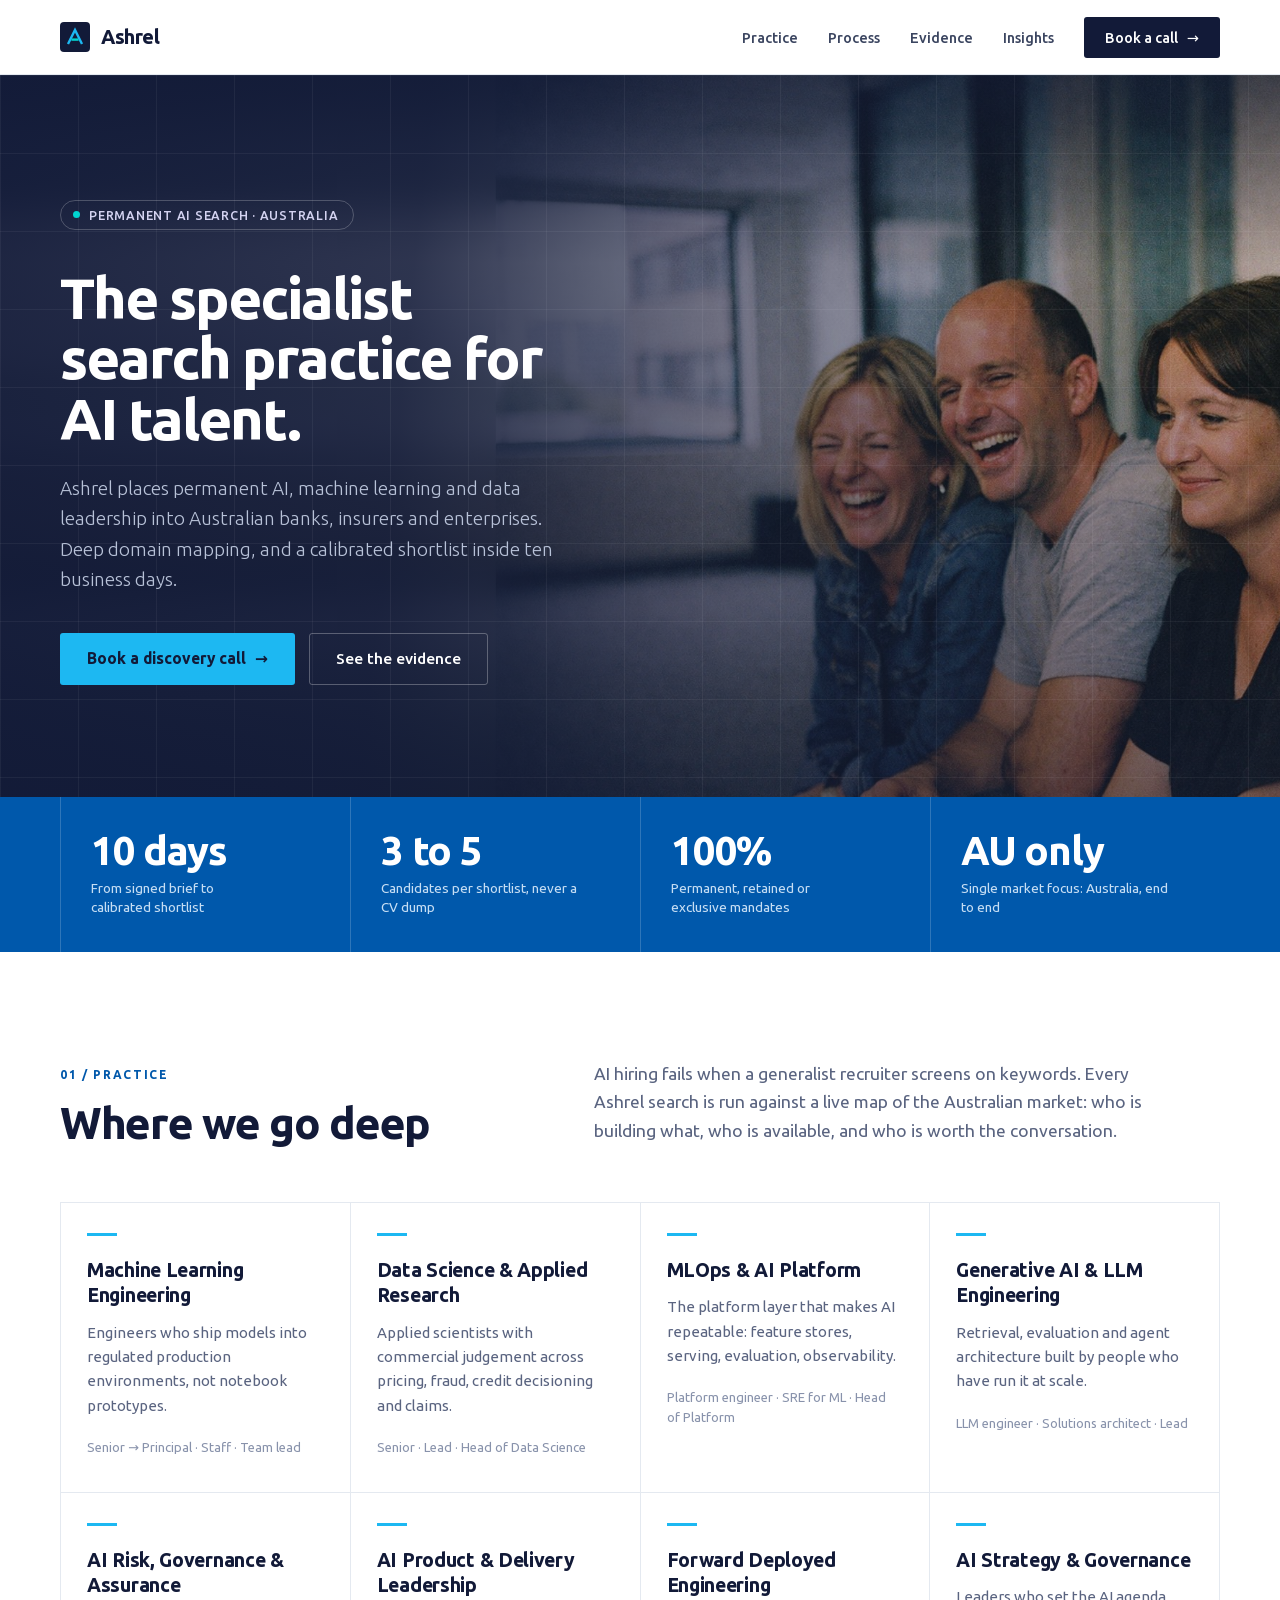
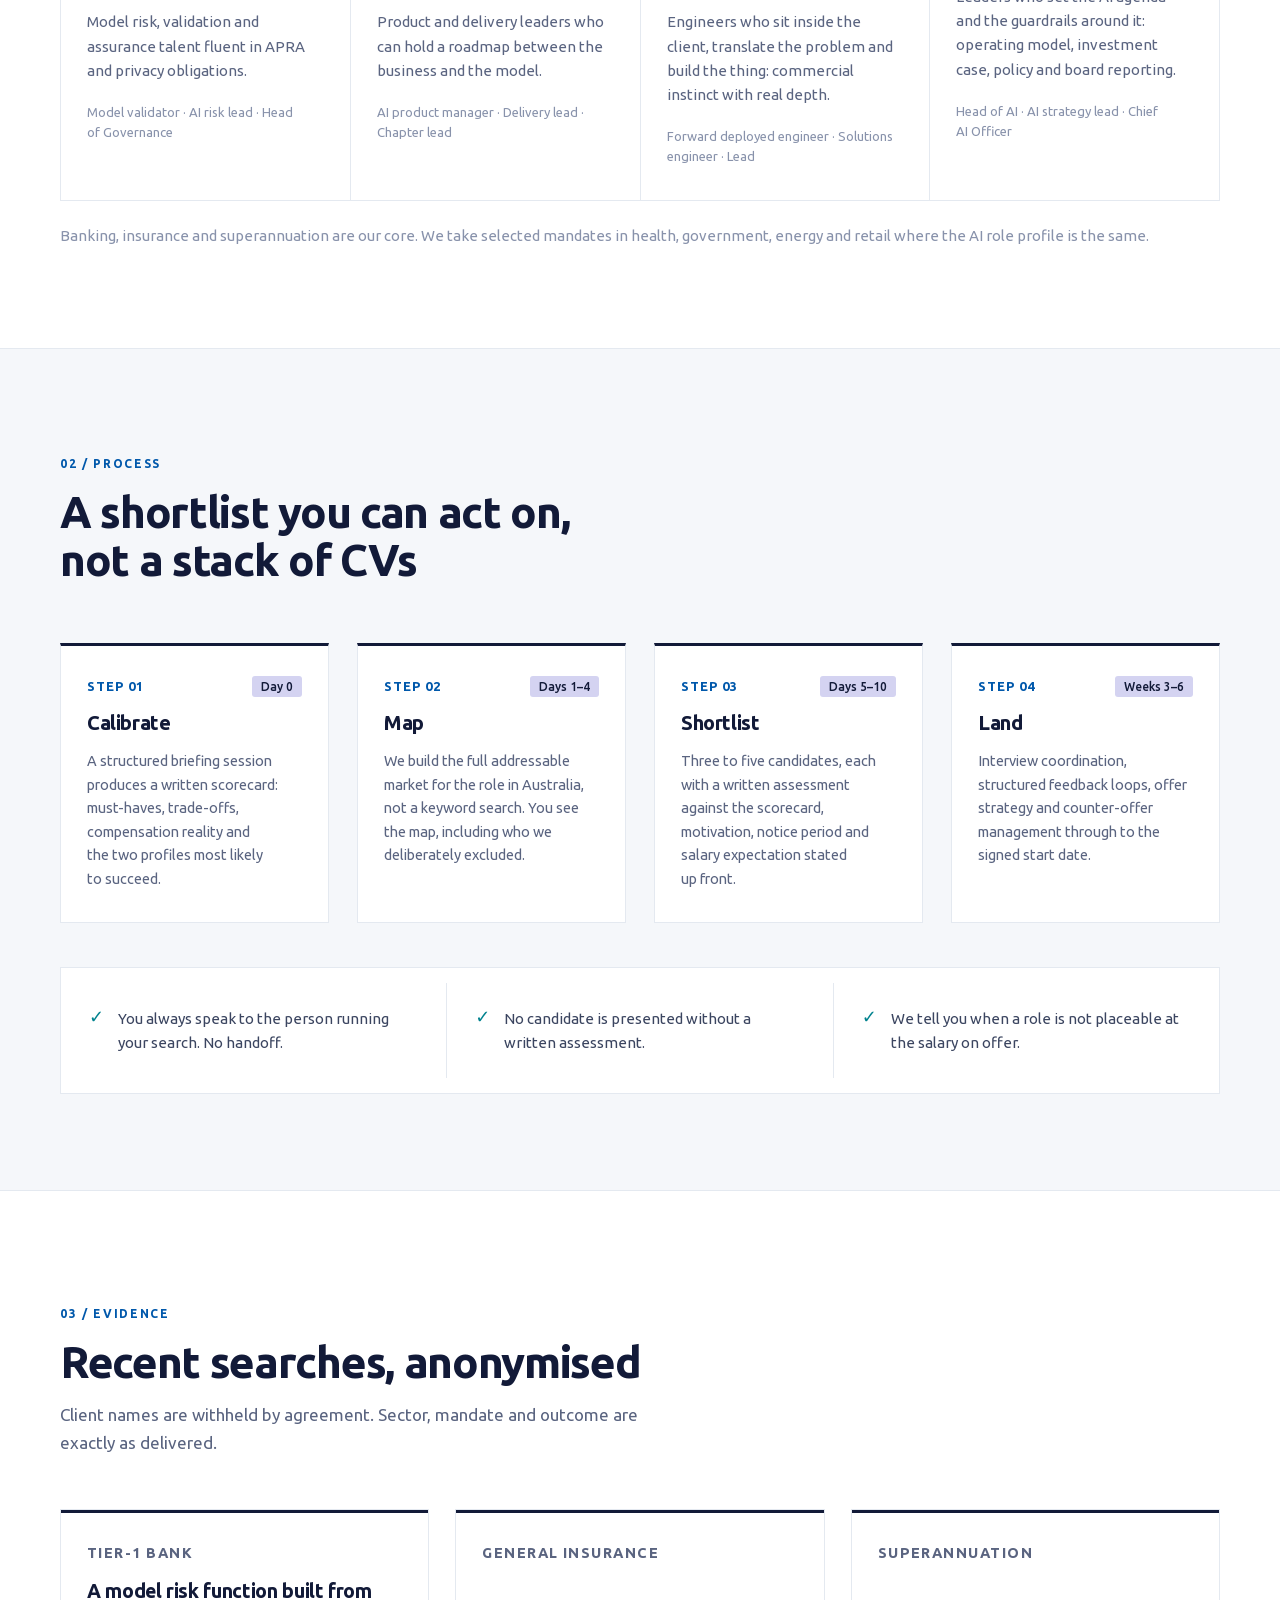
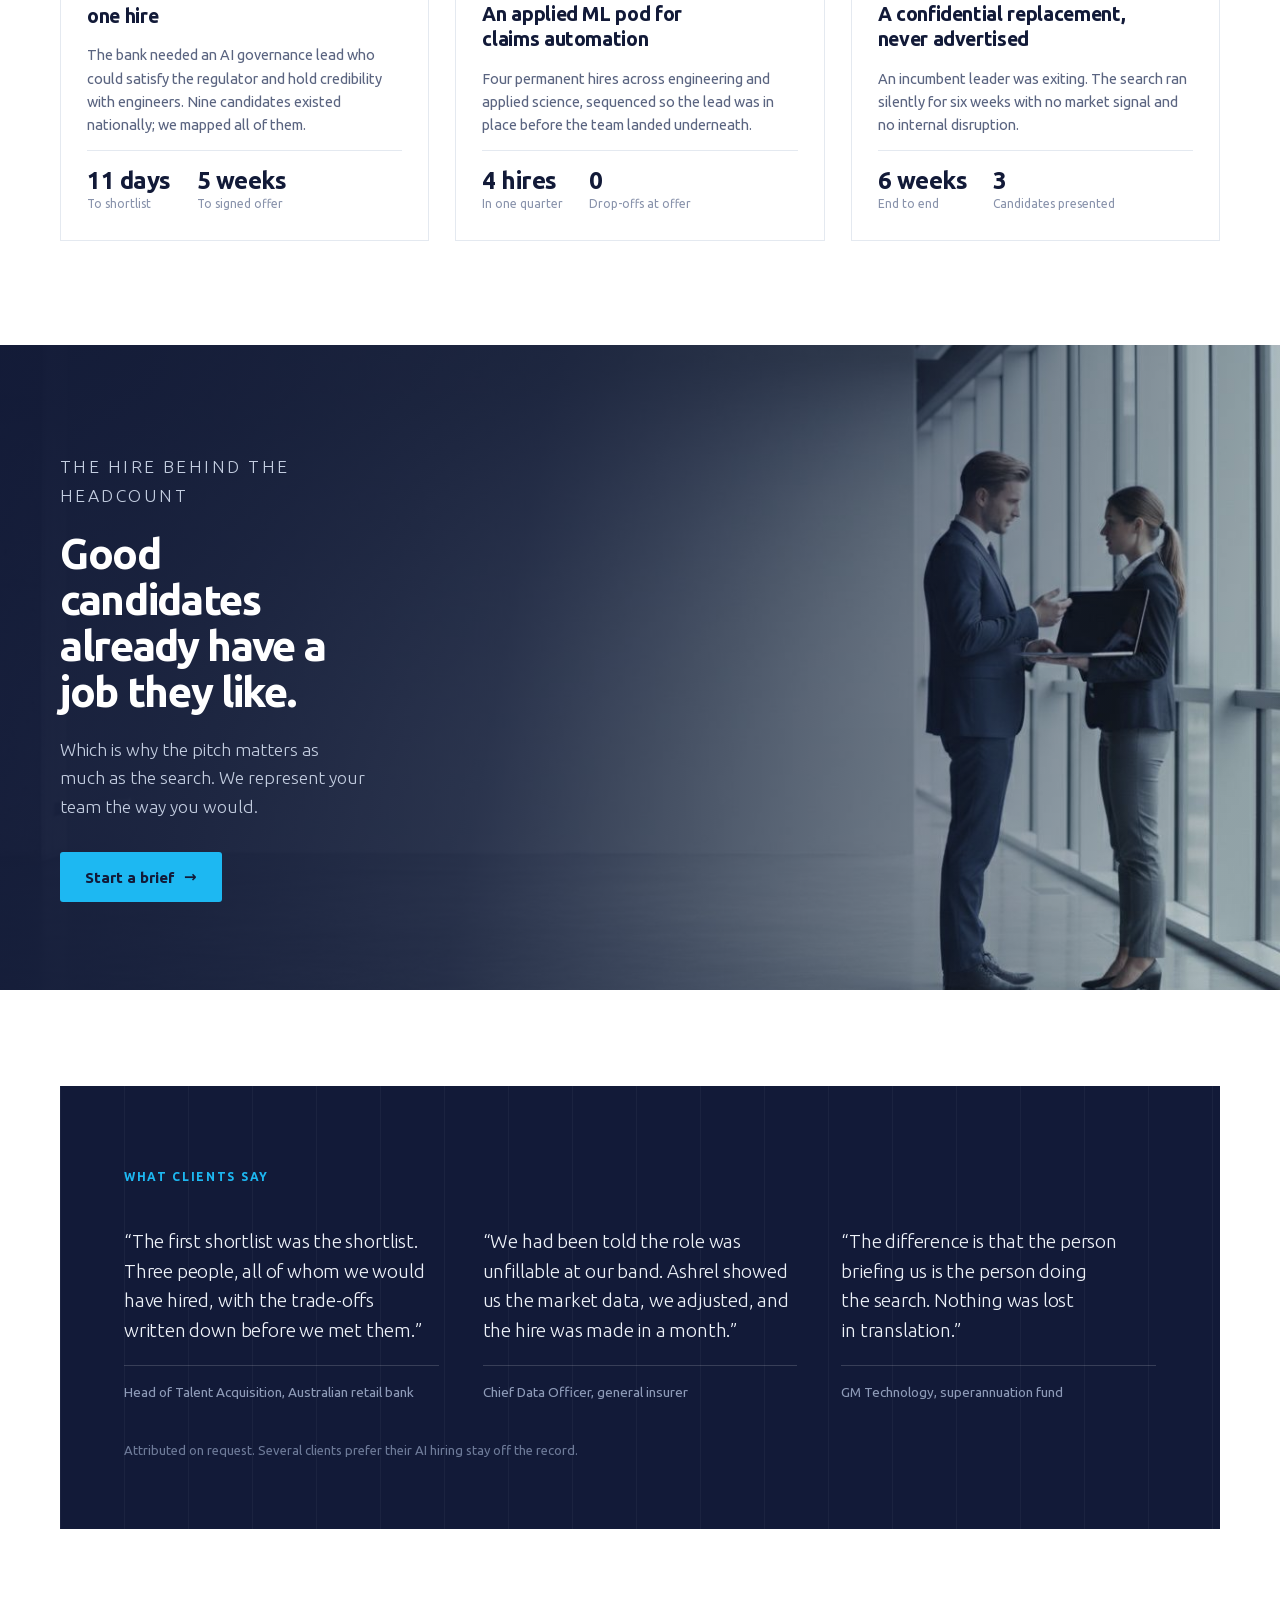
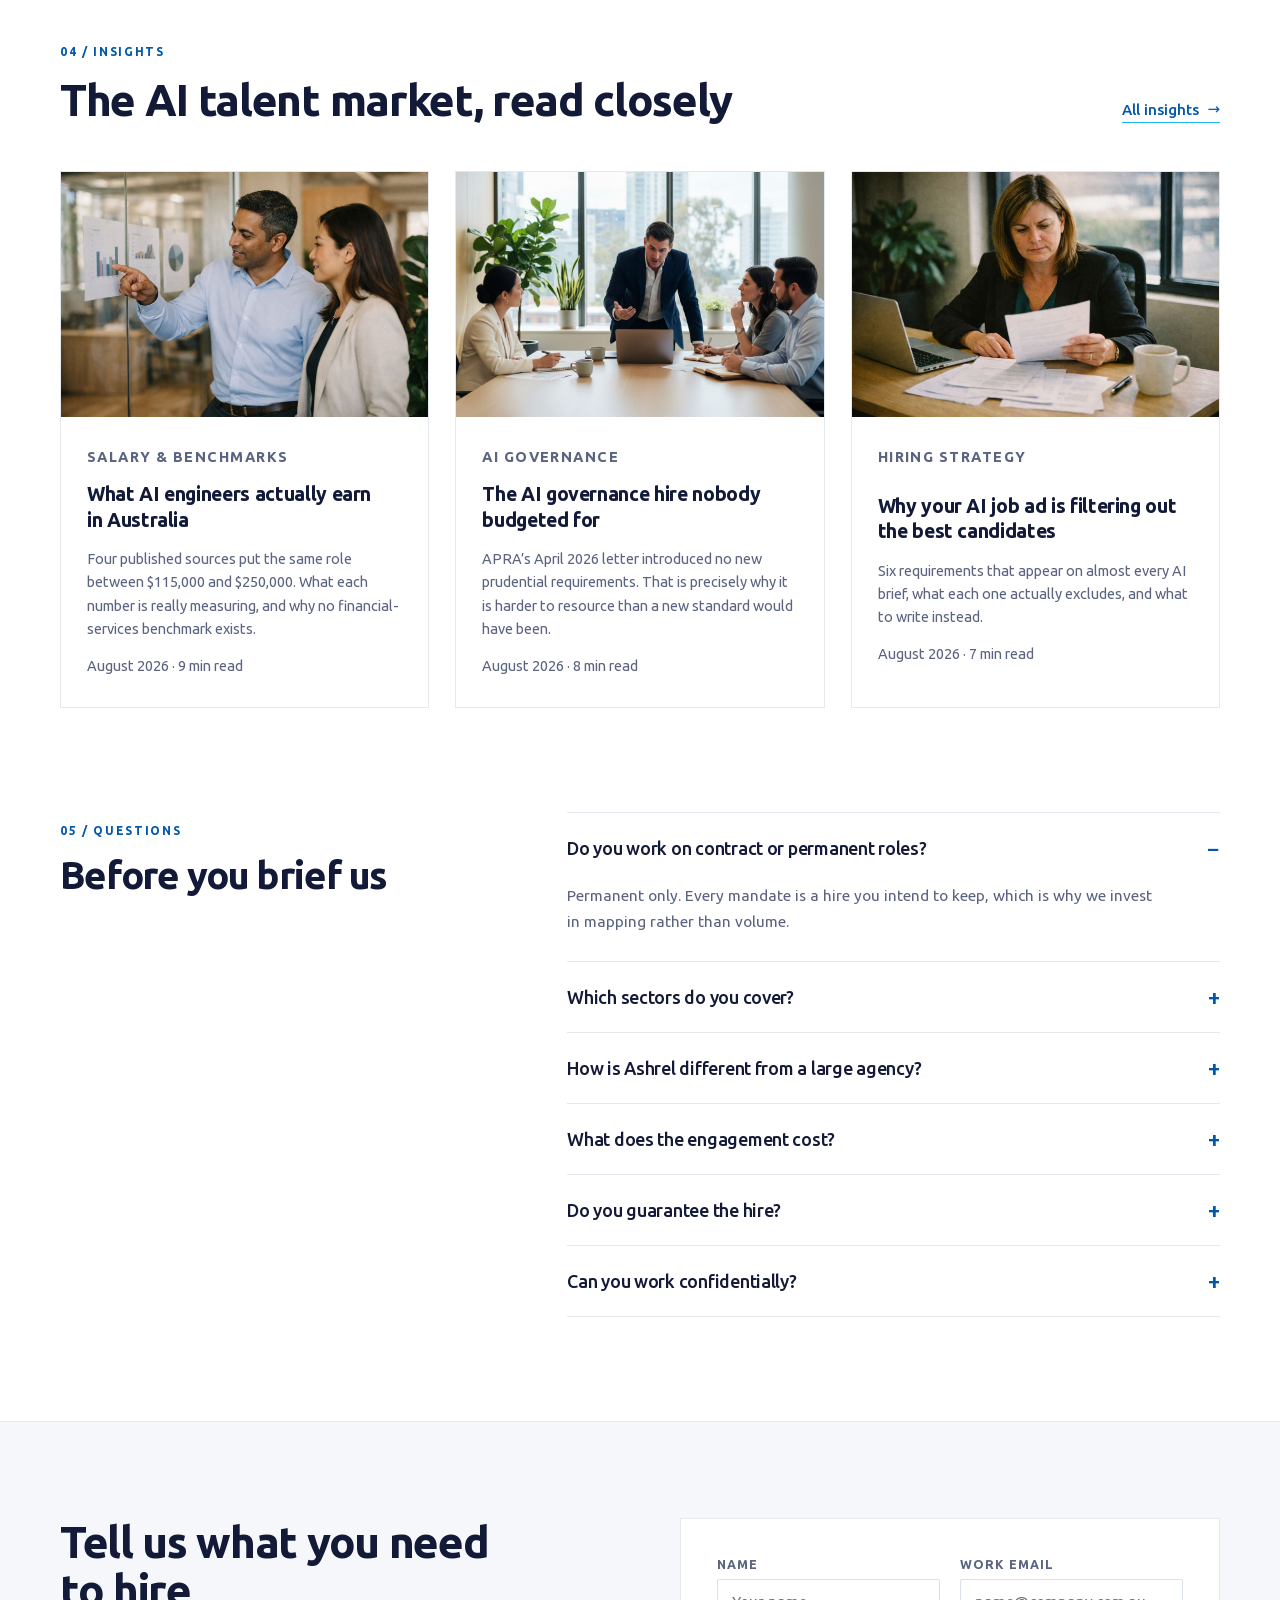
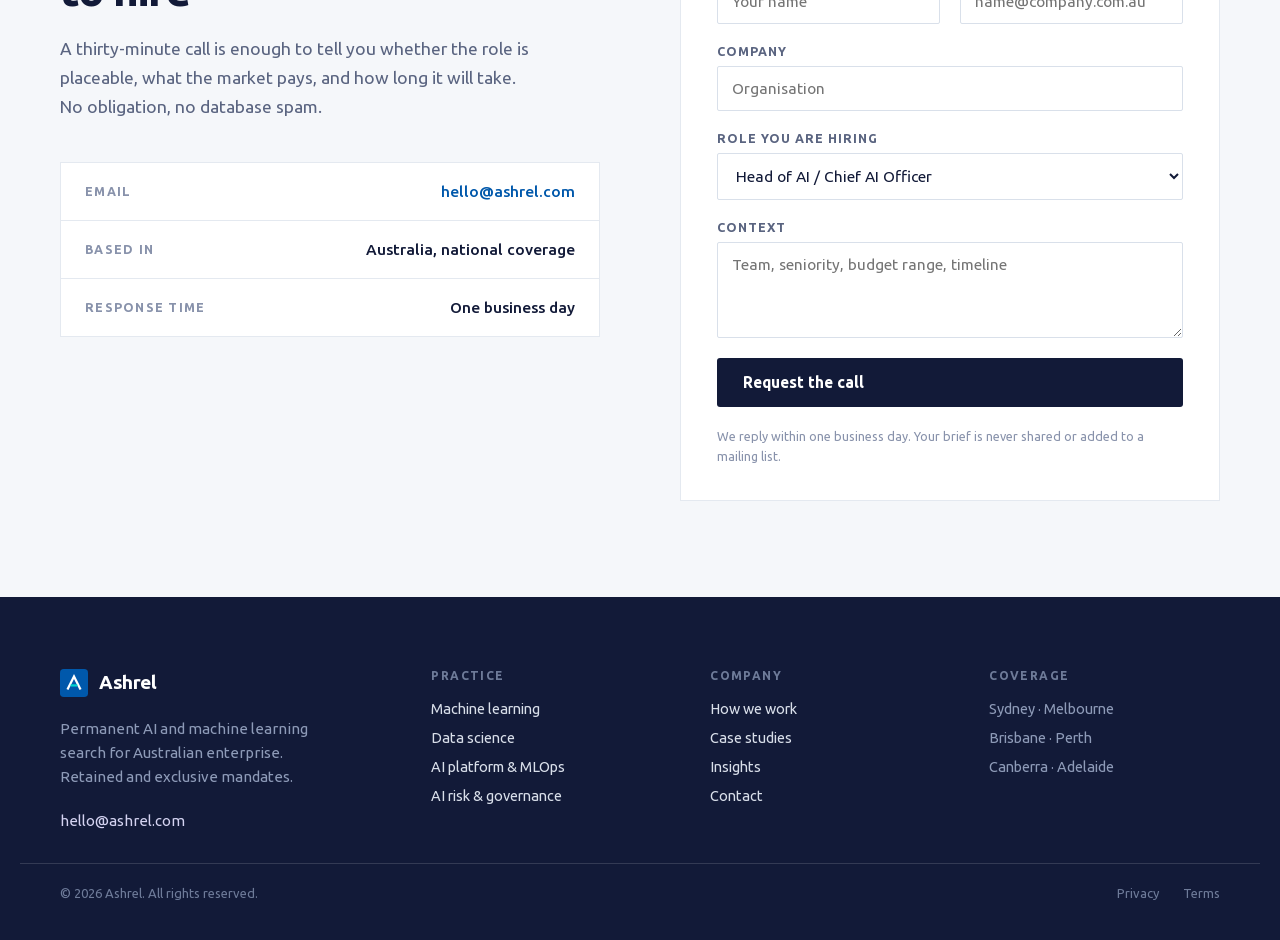
==== commit 79b9d90c: "Fix header CTA text colour and photo-band overflow, shorten band copy Header "Book a call" button: ." ====
--- a/index.html
+++ b/index.html
@@ -242,7 +242,7 @@
       <div class="wrap">
         <div class="band-copy">
           <p class="eyebrow eyebrow--onnavy">The hire behind the headcount</p>
-          <h2>Every AI mandate is a person deciding to leave somewhere good</h2>
+          <h2>Good candidates already have a job they like.</h2>
           <p>Which is why the pitch matters as much as the search. We represent your team the way you would.</p>
           <a class="btn btn--cyan" href="#brief">Start a brief <span aria-hidden="true">&rarr;</span></a>
         </div>
@@ -364,8 +364,8 @@
       <div>
         <form class="brief-form" id="brief-form"
               method="POST"
-              action="REPLACE_WITH_FORMSPREE_ENDPOINT"
-              data-endpoint="REPLACE_WITH_FORMSPREE_ENDPOINT"
+              action="https://formspree.io/f/xqpzvydr"
+              data-endpoint="https://formspree.io/f/xqpzvydr"
               data-fallback-email="hello@ashrel.com">
           <p class="form-status" id="brief-status" hidden></p>
 
--- a/css/site.css
+++ b/css/site.css
@@ -312,7 +312,7 @@
   color: #fff;
 }
 
-.btn--nav {
+.nav a.btn--nav {
   padding: 11px 20px;
   font-size: 14.5px;
   font-weight: 500;
@@ -320,7 +320,7 @@
   color: #fff;
 }
 
-.btn--nav:hover {
+.nav a.btn--nav:hover {
   background: var(--blue);
   color: #fff;
 }
@@ -848,7 +848,7 @@
 
 .band {
   position: relative;
-  height: 540px;
+  min-height: 540px;
   margin-top: 104px;
   background: var(--navy);
   overflow: hidden;
@@ -869,10 +869,11 @@
 }
 
 .band-inner {
-  position: absolute;
-  inset: 0;
+  position: relative;
   display: flex;
   align-items: center;
+  min-height: 540px;
+  padding: 88px 0;
 }
 
 .band-copy {
@@ -1570,14 +1571,9 @@
     padding: 48px 28px;
   }
 
-  .band {
-    height: auto;
+  .band-inner {
     min-height: 460px;
-  }
-
-  .band-inner {
-    position: relative;
-    padding: 72px 0;
+    padding: 64px 0;
   }
 
   .band-copy {
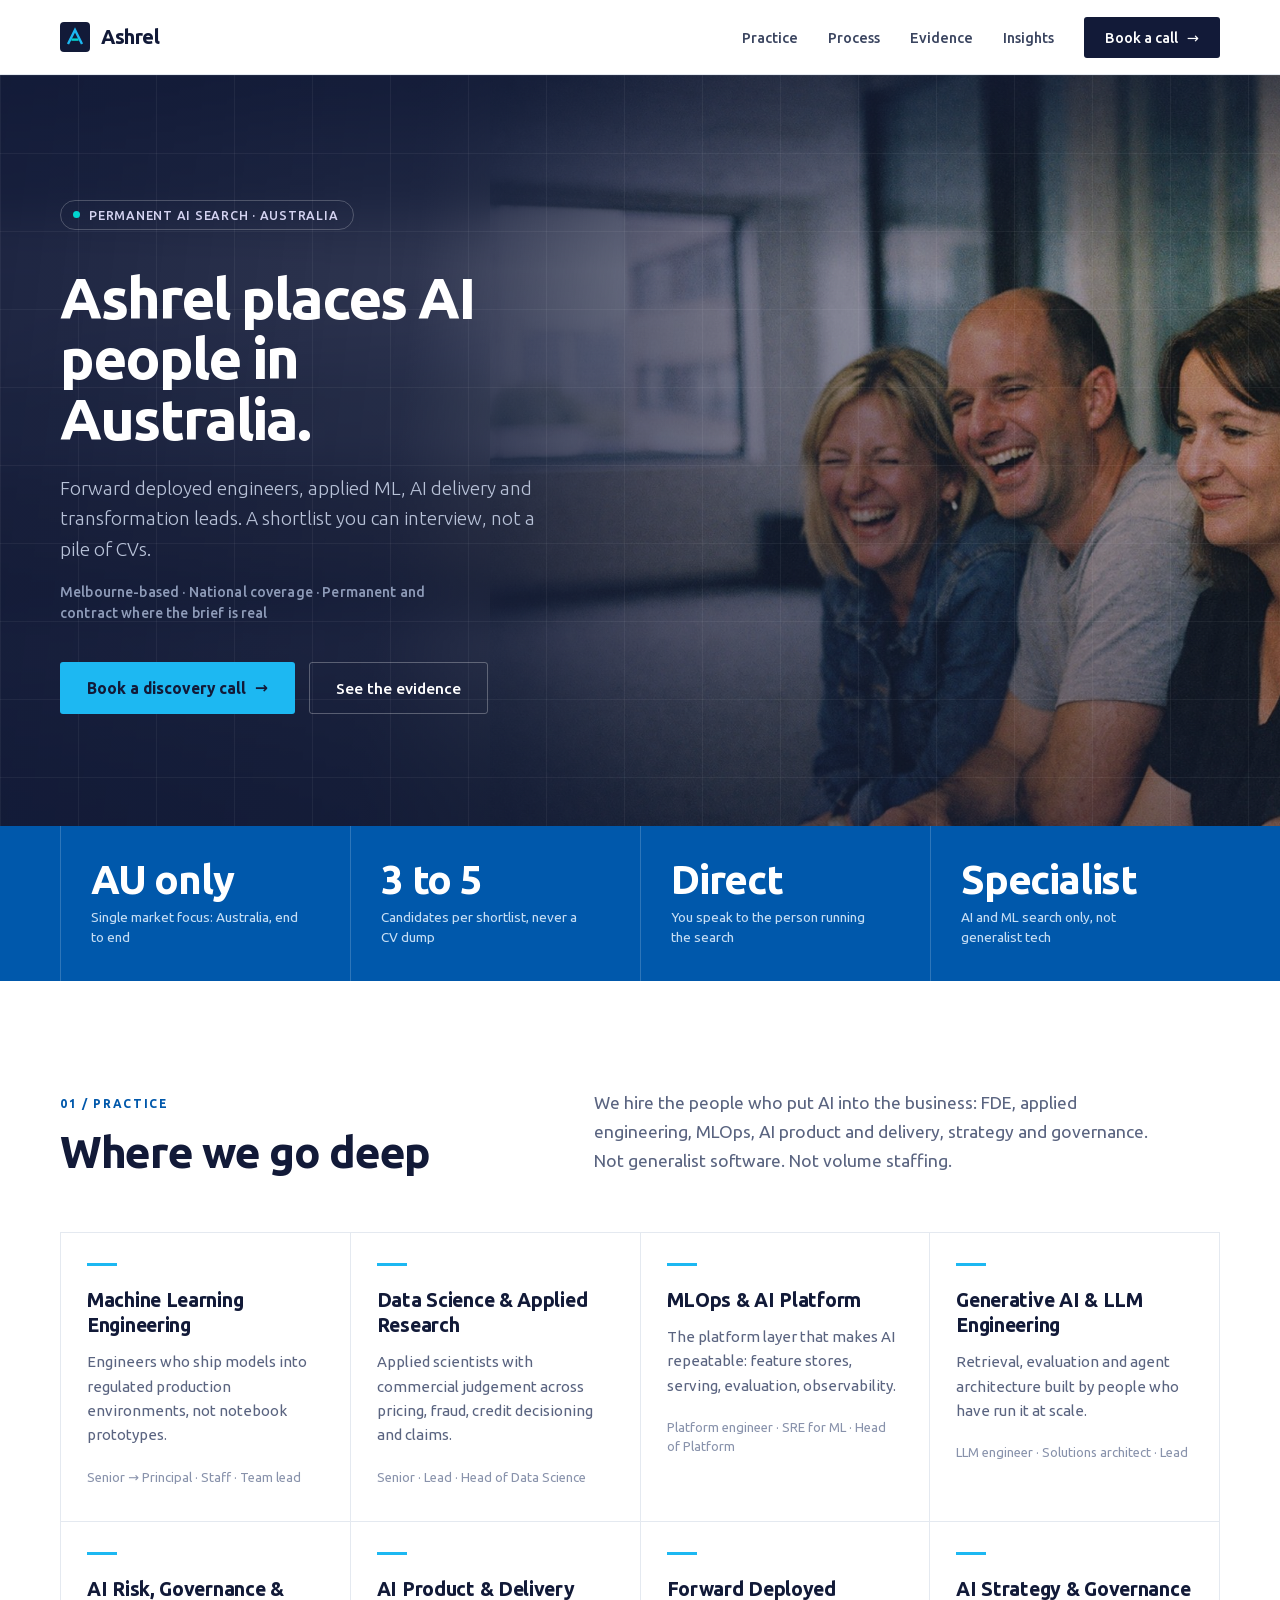
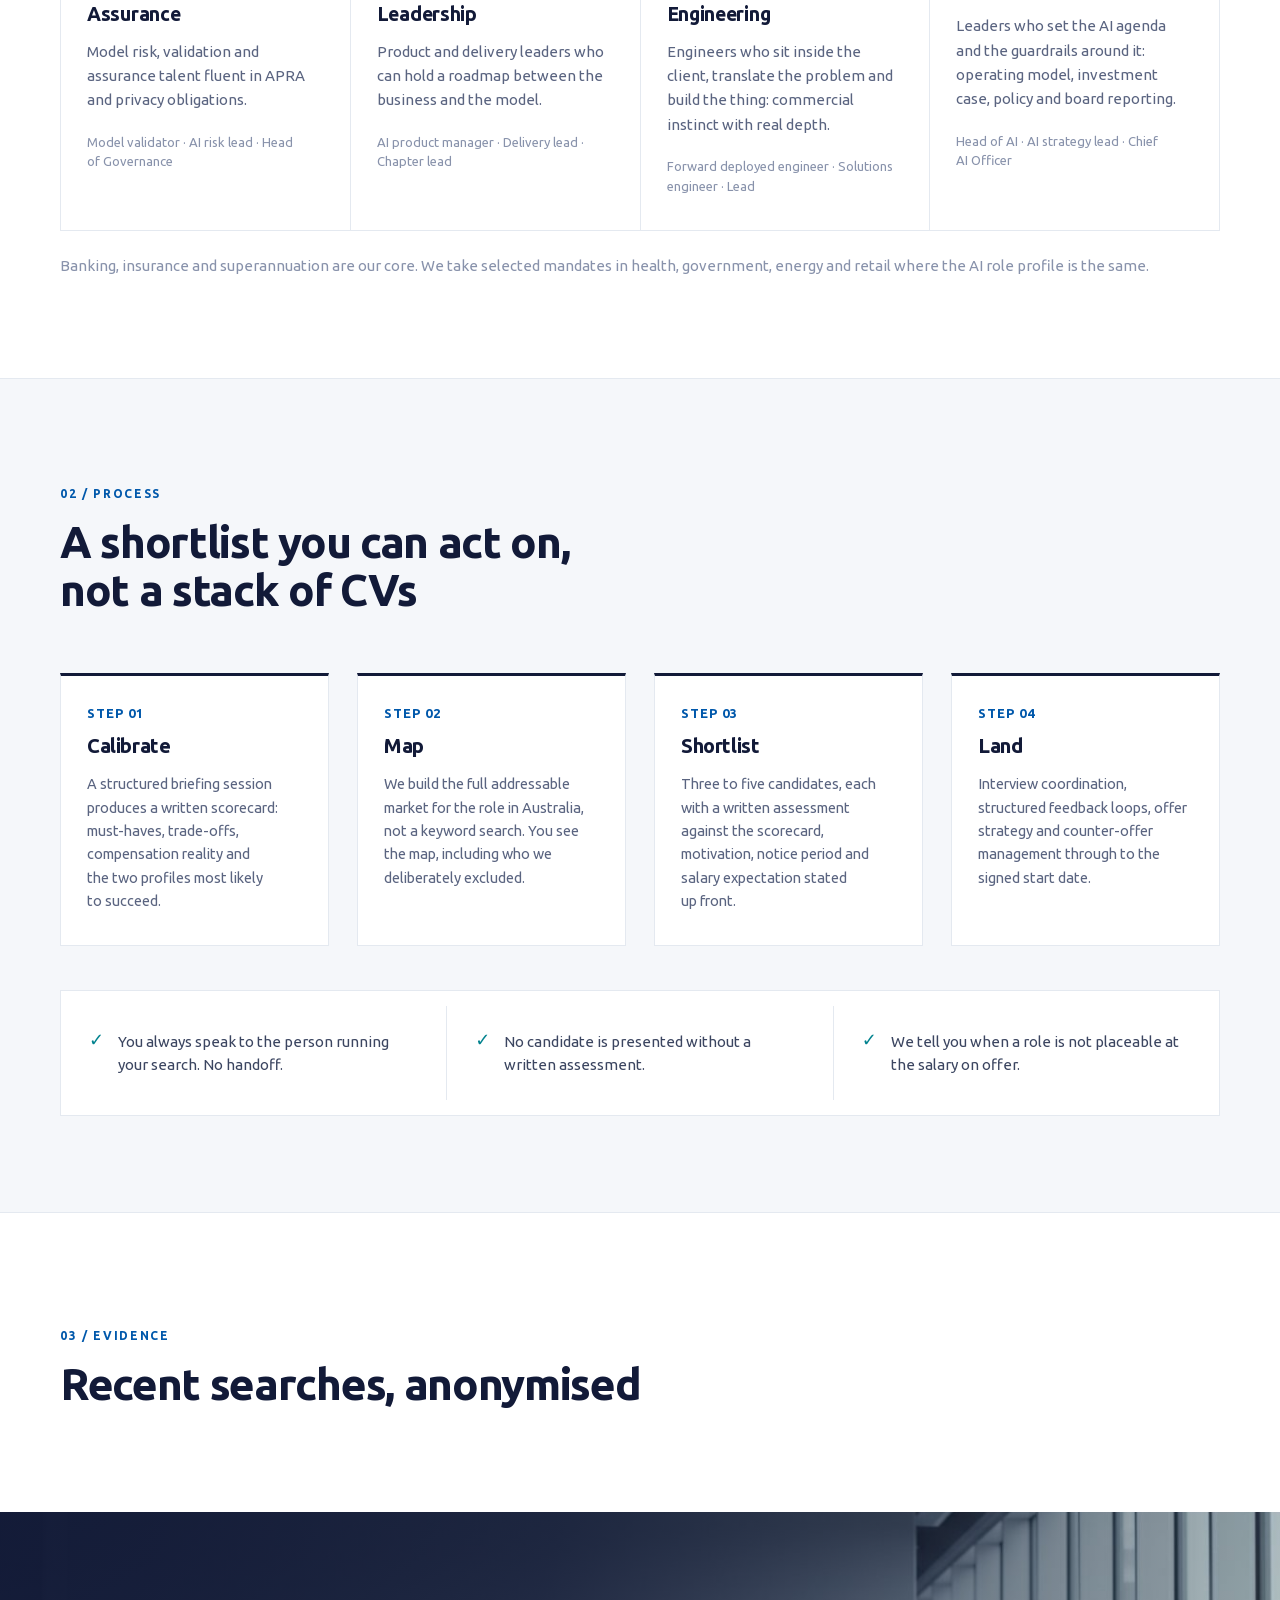
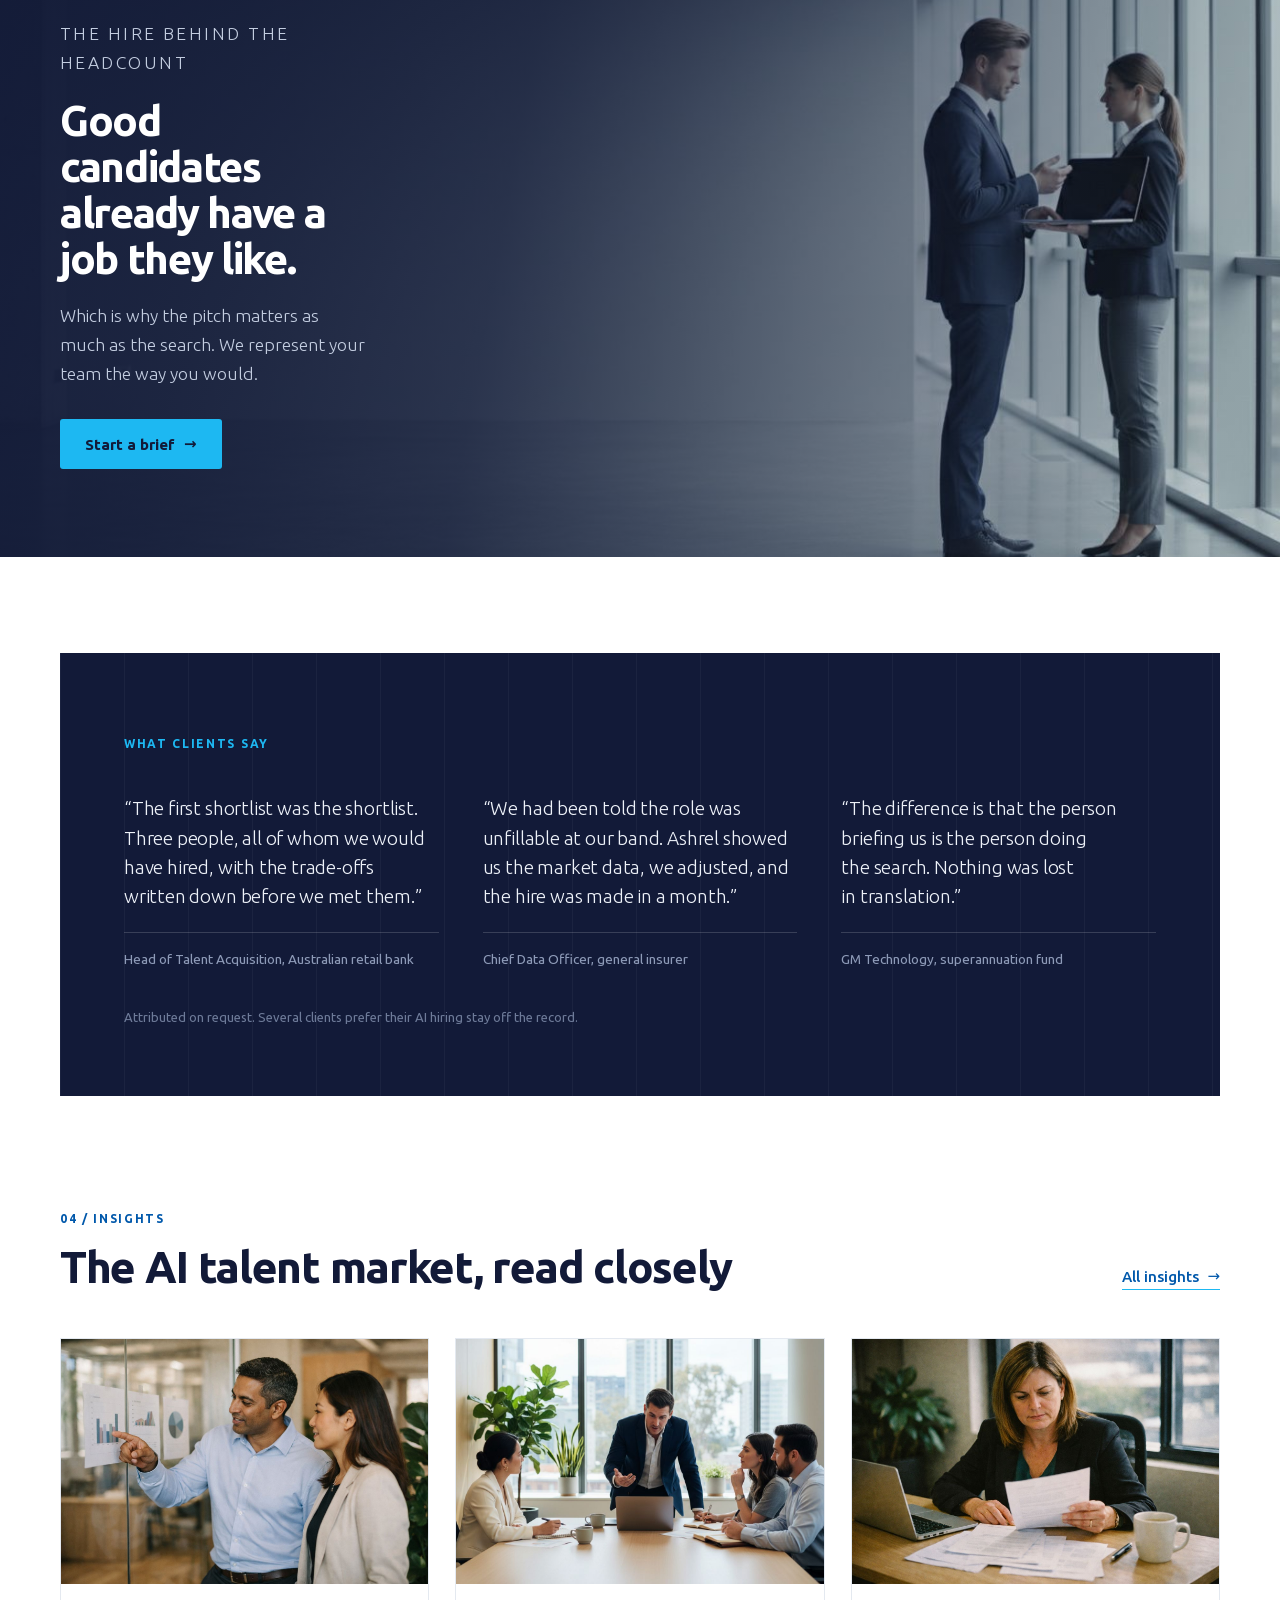
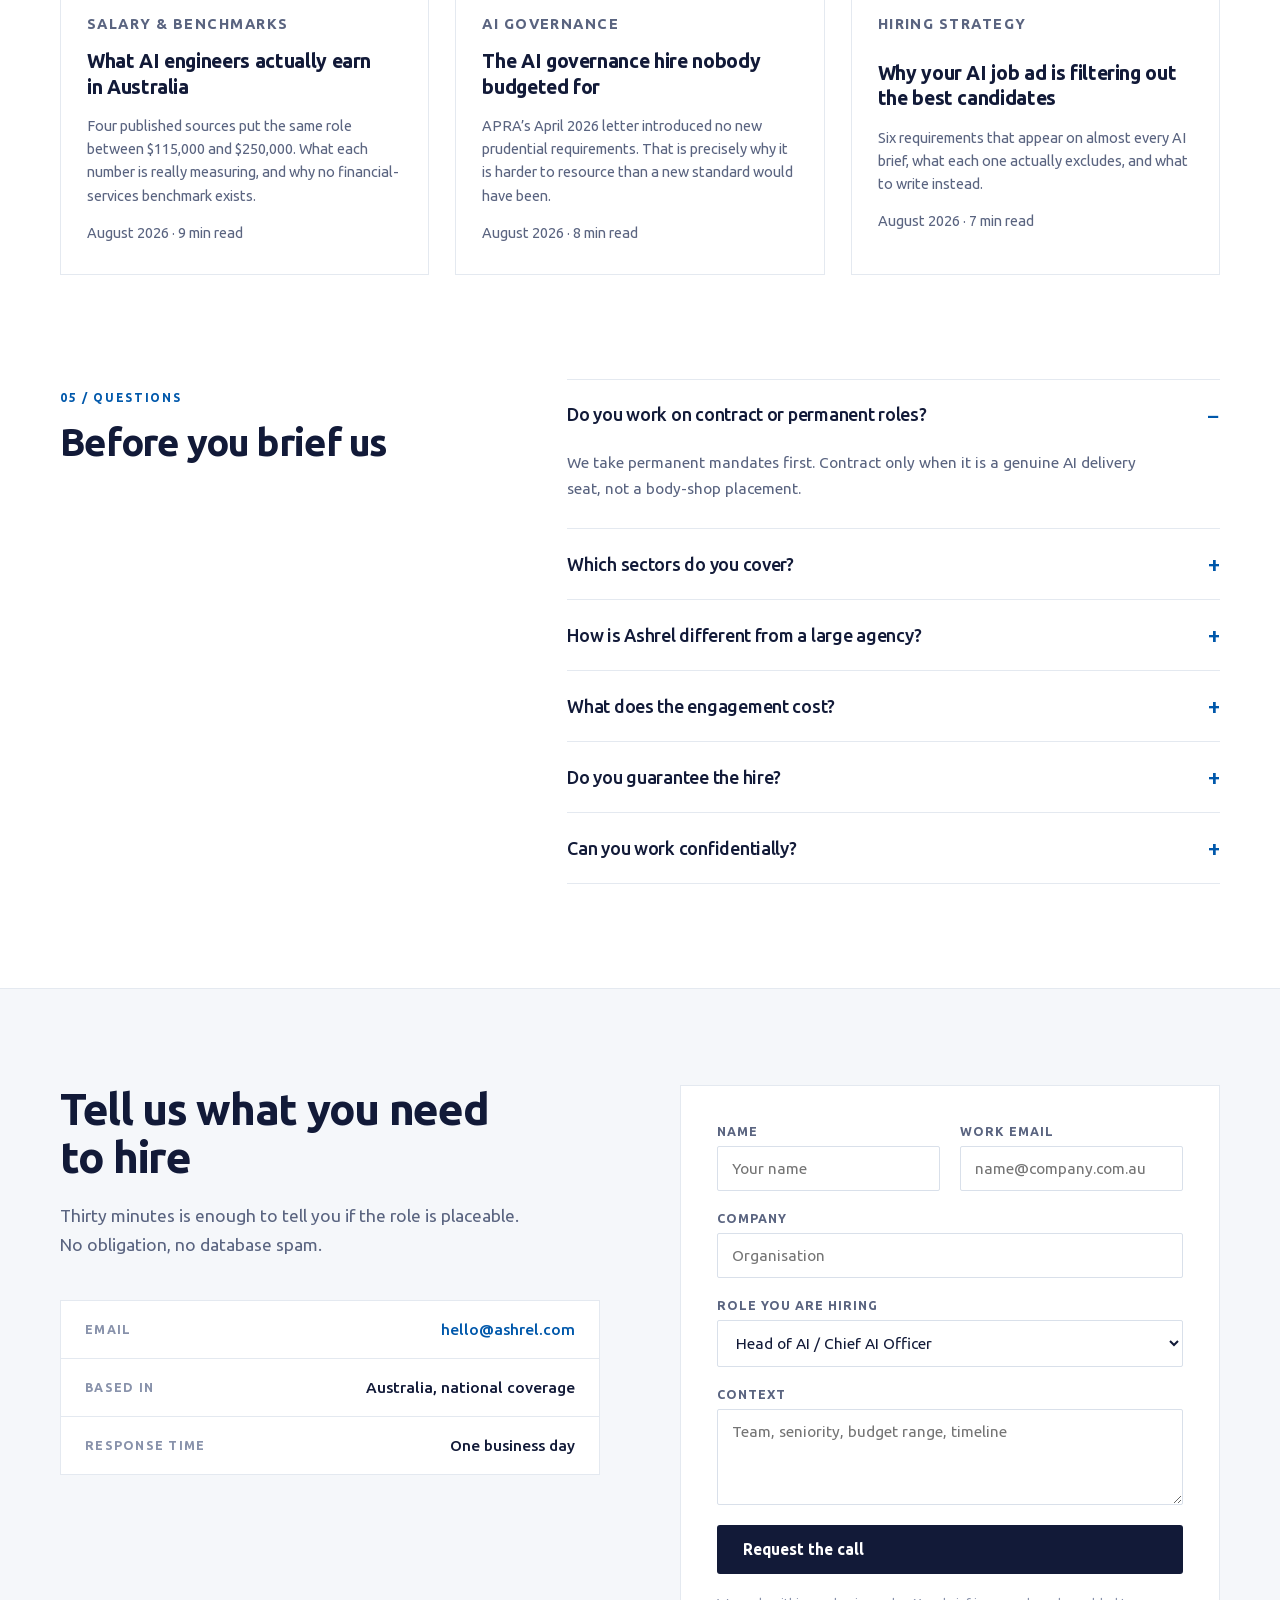
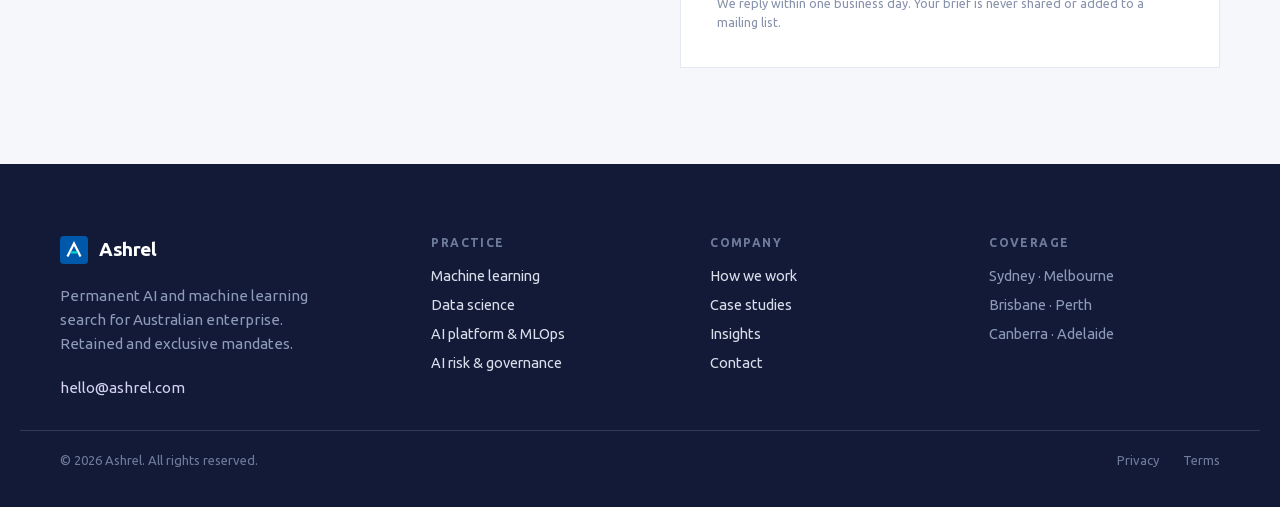
==== commit f5ab3f17: "Homepage copy pass: honest positioning, no unverifiable claims Per your numbered sign-off (1, 3, 4, " ====
--- a/index.html
+++ b/index.html
@@ -74,8 +74,9 @@
     <div class="hero-grid-overlay" aria-hidden="true"></div>
     <div class="wrap">
       <p class="hero-badge"><i aria-hidden="true"></i> Permanent AI search &middot; Australia</p>
-      <h1>The specialist search practice for AI talent.</h1>
-      <p class="hero-sub">Ashrel places permanent AI, machine learning and data leadership into Australian banks, insurers and enterprises. Deep domain mapping, and a calibrated shortlist inside ten business days.</p>
+      <h1>Ashrel places AI people in Australia.</h1>
+      <p class="hero-sub">Forward deployed engineers, applied ML, AI delivery and transformation leads. A shortlist you can interview, not a pile of CVs.</p>
+      <p class="hero-facts">Melbourne-based &middot; National coverage &middot; Permanent and contract where the brief is real</p>
       <div class="hero-actions">
         <a class="btn btn--cyan" href="#brief">Book a discovery call <span aria-hidden="true">&rarr;</span></a>
         <a class="btn btn--outline" href="#evidence">See the evidence</a>
@@ -85,10 +86,10 @@
 
 <section class="metrics" aria-label="Practice at a glance">
     <div class="wrap">
-      <div class="metric"><b>10 days</b><span>From signed brief to calibrated shortlist</span></div>
+      <div class="metric"><b>AU only</b><span>Single market focus: Australia, end to end</span></div>
       <div class="metric"><b>3 to 5</b><span>Candidates per shortlist, never a CV dump</span></div>
-      <div class="metric"><b>100%</b><span>Permanent, retained or exclusive mandates</span></div>
-      <div class="metric"><b>AU only</b><span>Single market focus: Australia, end to end</span></div>
+      <div class="metric"><b>Direct</b><span>You speak to the person running the search</span></div>
+      <div class="metric"><b>Specialist</b><span>AI and ML search only, not generalist tech</span></div>
     </div>
   </section>
 
@@ -98,7 +99,7 @@
         <p class="eyebrow">01 / Practice</p>
         <h2 class="h-section">Where we go deep</h2>
       </div>
-      <p class="lede" style="max-width:56ch">AI hiring fails when a generalist recruiter screens on keywords. Every Ashrel search is run against a live map of the Australian market: who is building what, who is available, and who is worth the conversation.</p>
+      <p class="lede" style="max-width:56ch">We hire the people who put AI into the business: FDE, applied engineering, MLOps, AI product and delivery, strategy and governance. Not generalist software. Not volume staffing.</p>
     </div>
 
     <div class="practice-grid">
@@ -162,22 +163,22 @@
 
       <div class="steps">
         <div class="step">
-          <div class="step-head"><span class="step-num">STEP 01</span><span class="step-when">Day 0</span></div>
+          <div class="step-head"><span class="step-num">STEP 01</span></div>
           <h3>Calibrate</h3>
           <p>A structured briefing session produces a written scorecard: must-haves, trade-offs, compensation reality and the two profiles most likely to succeed.</p>
         </div>
         <div class="step">
-          <div class="step-head"><span class="step-num">STEP 02</span><span class="step-when">Days 1&ndash;4</span></div>
+          <div class="step-head"><span class="step-num">STEP 02</span></div>
           <h3>Map</h3>
           <p>We build the full addressable market for the role in Australia, not a keyword search. You see the map, including who we deliberately excluded.</p>
         </div>
         <div class="step">
-          <div class="step-head"><span class="step-num">STEP 03</span><span class="step-when">Days 5&ndash;10</span></div>
+          <div class="step-head"><span class="step-num">STEP 03</span></div>
           <h3>Shortlist</h3>
           <p>Three to five candidates, each with a written assessment against the scorecard, motivation, notice period and salary expectation stated up front.</p>
         </div>
         <div class="step">
-          <div class="step-head"><span class="step-num">STEP 04</span><span class="step-when">Weeks 3&ndash;6</span></div>
+          <div class="step-head"><span class="step-num">STEP 04</span></div>
           <h3>Land</h3>
           <p>Interview coordination, structured feedback loops, offer strategy and counter-offer management through to the signed start date.</p>
         </div>
@@ -194,45 +195,6 @@
   <section class="section wrap" id="evidence">
     <p class="eyebrow">03 / Evidence</p>
     <h2 class="h-section" style="max-width:24ch">Recent searches, anonymised</h2>
-    <p class="lede" style="margin-top:16px;font-size:17px;max-width:62ch">Client names are withheld by agreement. Sector, mandate and outcome are exactly as delivered.</p>
-
-    <div class="card-grid">
-      <article class="card">
-        <div class="card-body">
-          <p class="card-tag card-tag--teal">Tier-1 Bank</p>
-          <h3>A model risk function built from one hire</h3>
-          <p>The bank needed an AI governance lead who could satisfy the regulator and hold credibility with engineers. Nine candidates existed nationally; we mapped all of them.</p>
-          <div class="card-stats">
-            <div><b>11 days</b><span>To shortlist</span></div>
-            <div><b>5 weeks</b><span>To signed offer</span></div>
-          </div>
-        </div>
-      </article>
-
-      <article class="card">
-        <div class="card-body">
-          <p class="card-tag card-tag--teal">General Insurance</p>
-          <h3>An applied ML pod for claims automation</h3>
-          <p>Four permanent hires across engineering and applied science, sequenced so the lead was in place before the team landed underneath.</p>
-          <div class="card-stats">
-            <div><b>4 hires</b><span>In one quarter</span></div>
-            <div><b>0</b><span>Drop-offs at offer</span></div>
-          </div>
-        </div>
-      </article>
-
-      <article class="card">
-        <div class="card-body">
-          <p class="card-tag card-tag--teal">Superannuation</p>
-          <h3>A confidential replacement, never advertised</h3>
-          <p>An incumbent leader was exiting. The search ran silently for six weeks with no market signal and no internal disruption.</p>
-          <div class="card-stats">
-            <div><b>6 weeks</b><span>End to end</span></div>
-            <div><b>3</b><span>Candidates presented</span></div>
-          </div>
-        </div>
-      </article>
-    </div>
   </section>
 
   <section class="band">
@@ -323,7 +285,7 @@
       <div class="faq-list">
         <details class="faq-item" open>
           <summary>Do you work on contract or permanent roles?</summary>
-          <p>Permanent only. Every mandate is a hire you intend to keep, which is why we invest in mapping rather than volume.</p>
+          <p>We take permanent mandates first. Contract only when it is a genuine AI delivery seat, not a body-shop placement.</p>
         </details>
         <details class="faq-item">
           <summary>Which sectors do you cover?</summary>
@@ -353,7 +315,7 @@
     <div class="wrap">
       <div>
         <h2>Tell us what you need to hire</h2>
-        <p class="brief-lede">A thirty-minute call is enough to tell you whether the role is placeable, what the market pays, and how long it will take. No obligation, no database spam.</p>
+        <p class="brief-lede">Thirty minutes is enough to tell you if the role is placeable. No obligation, no database spam.</p>
         <dl class="contact-rows">
           <div class="contact-row"><dt>Email</dt><dd><a href="mailto:hello@ashrel.com">hello@ashrel.com</a></dd></div>
           <div class="contact-row"><dt>Based in</dt><dd>Australia, national coverage</dd></div>
--- a/css/site.css
+++ b/css/site.css
@@ -2058,6 +2058,7 @@
 .article-lead img {
   display: block;
   width: 100%;
+  height: auto;
   aspect-ratio: 16 / 9;
   object-fit: cover;
   background: var(--paper);
@@ -2137,6 +2138,16 @@
   max-width: 46ch;
 }
 
+.hero--full .hero-facts {
+  margin: 18px 0 0;
+  font-size: 14px;
+  line-height: 1.5;
+  color: var(--on-navy-5);
+  font-weight: 500;
+  letter-spacing: .01em;
+  max-width: 46ch;
+}
+
 
 
 
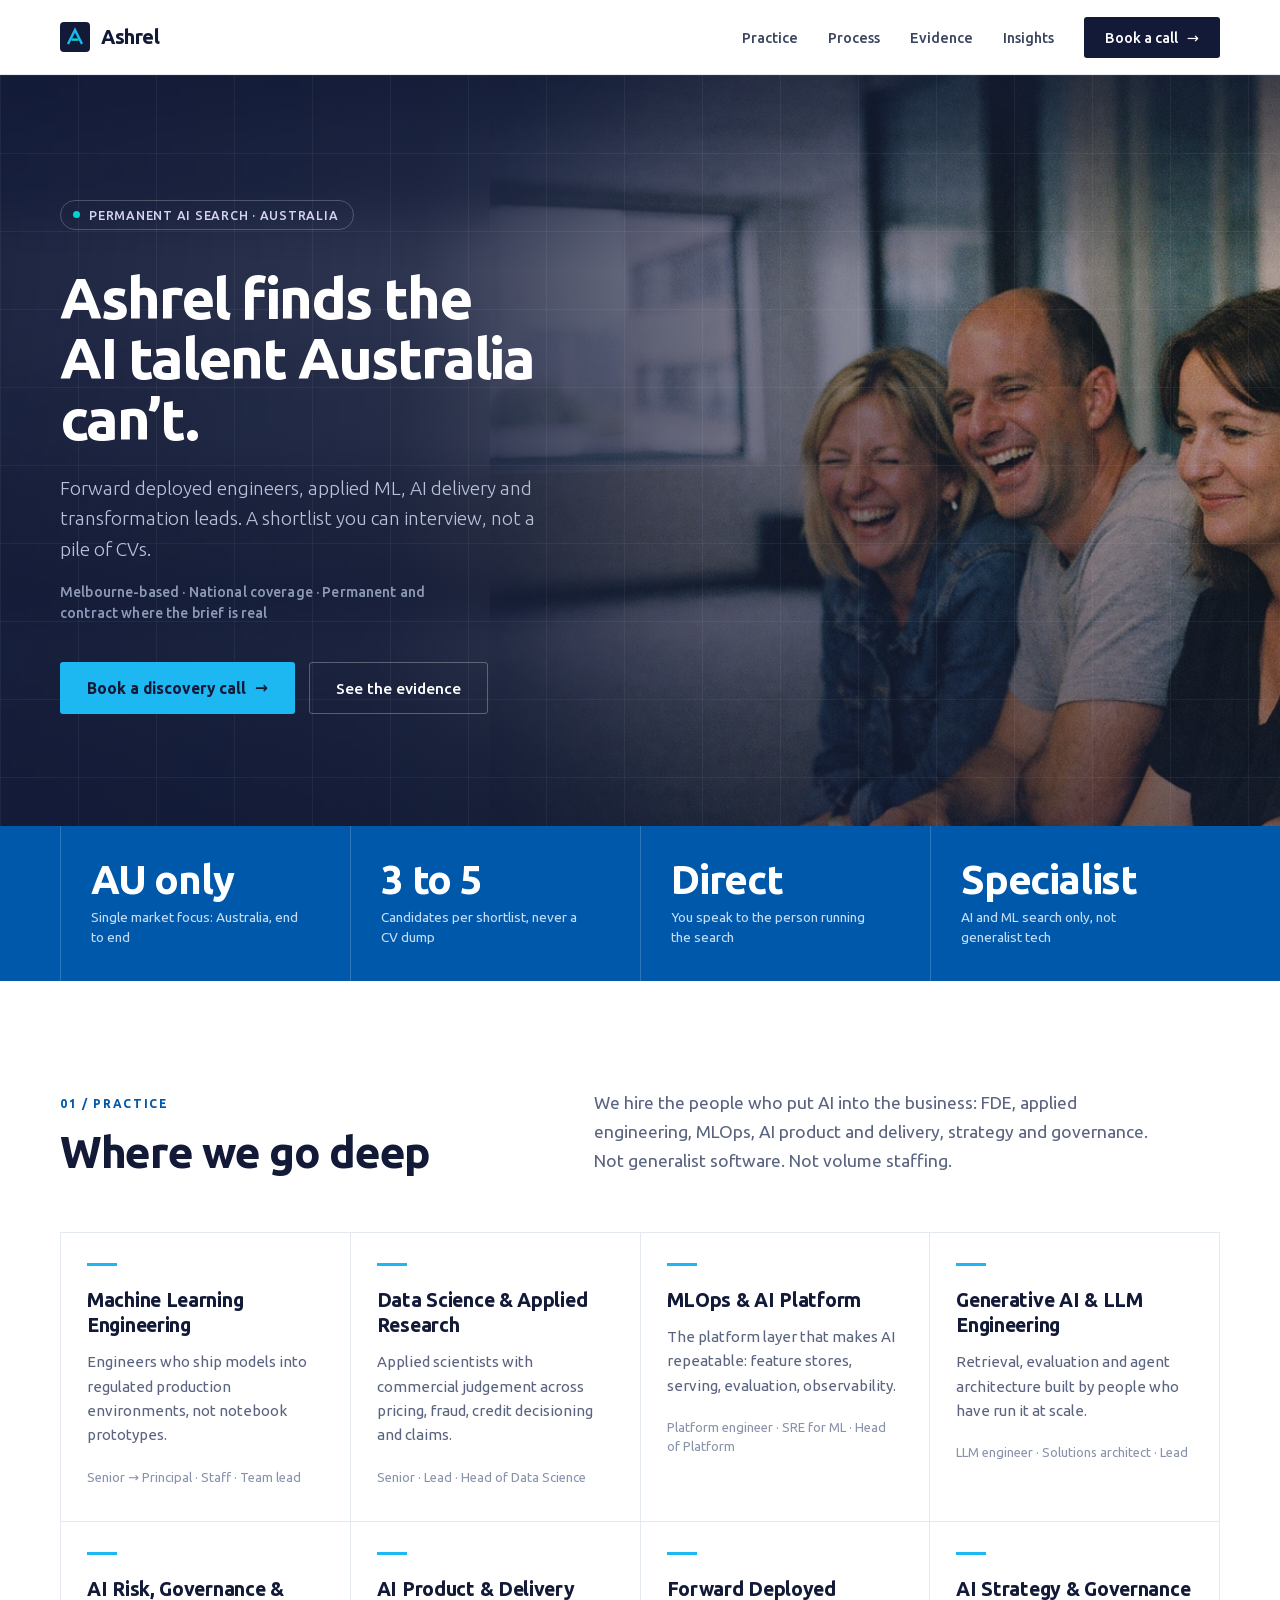
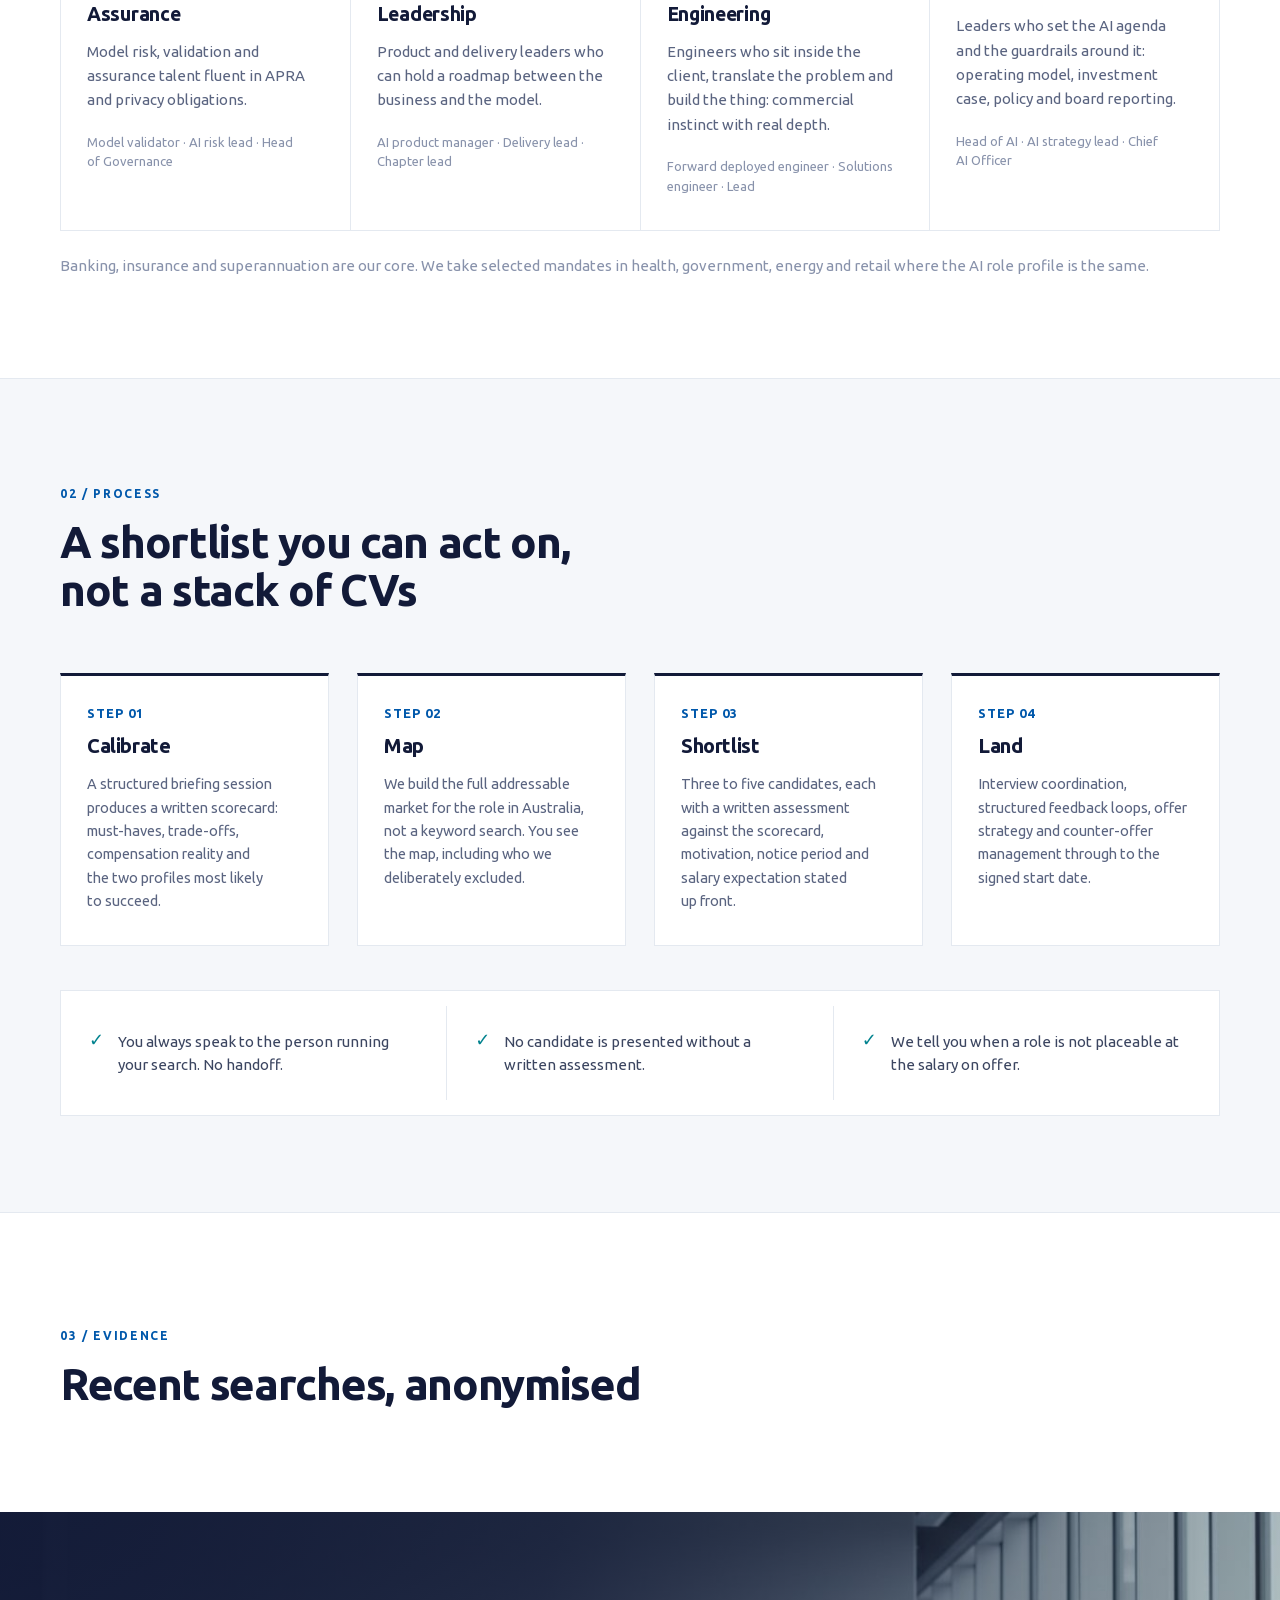
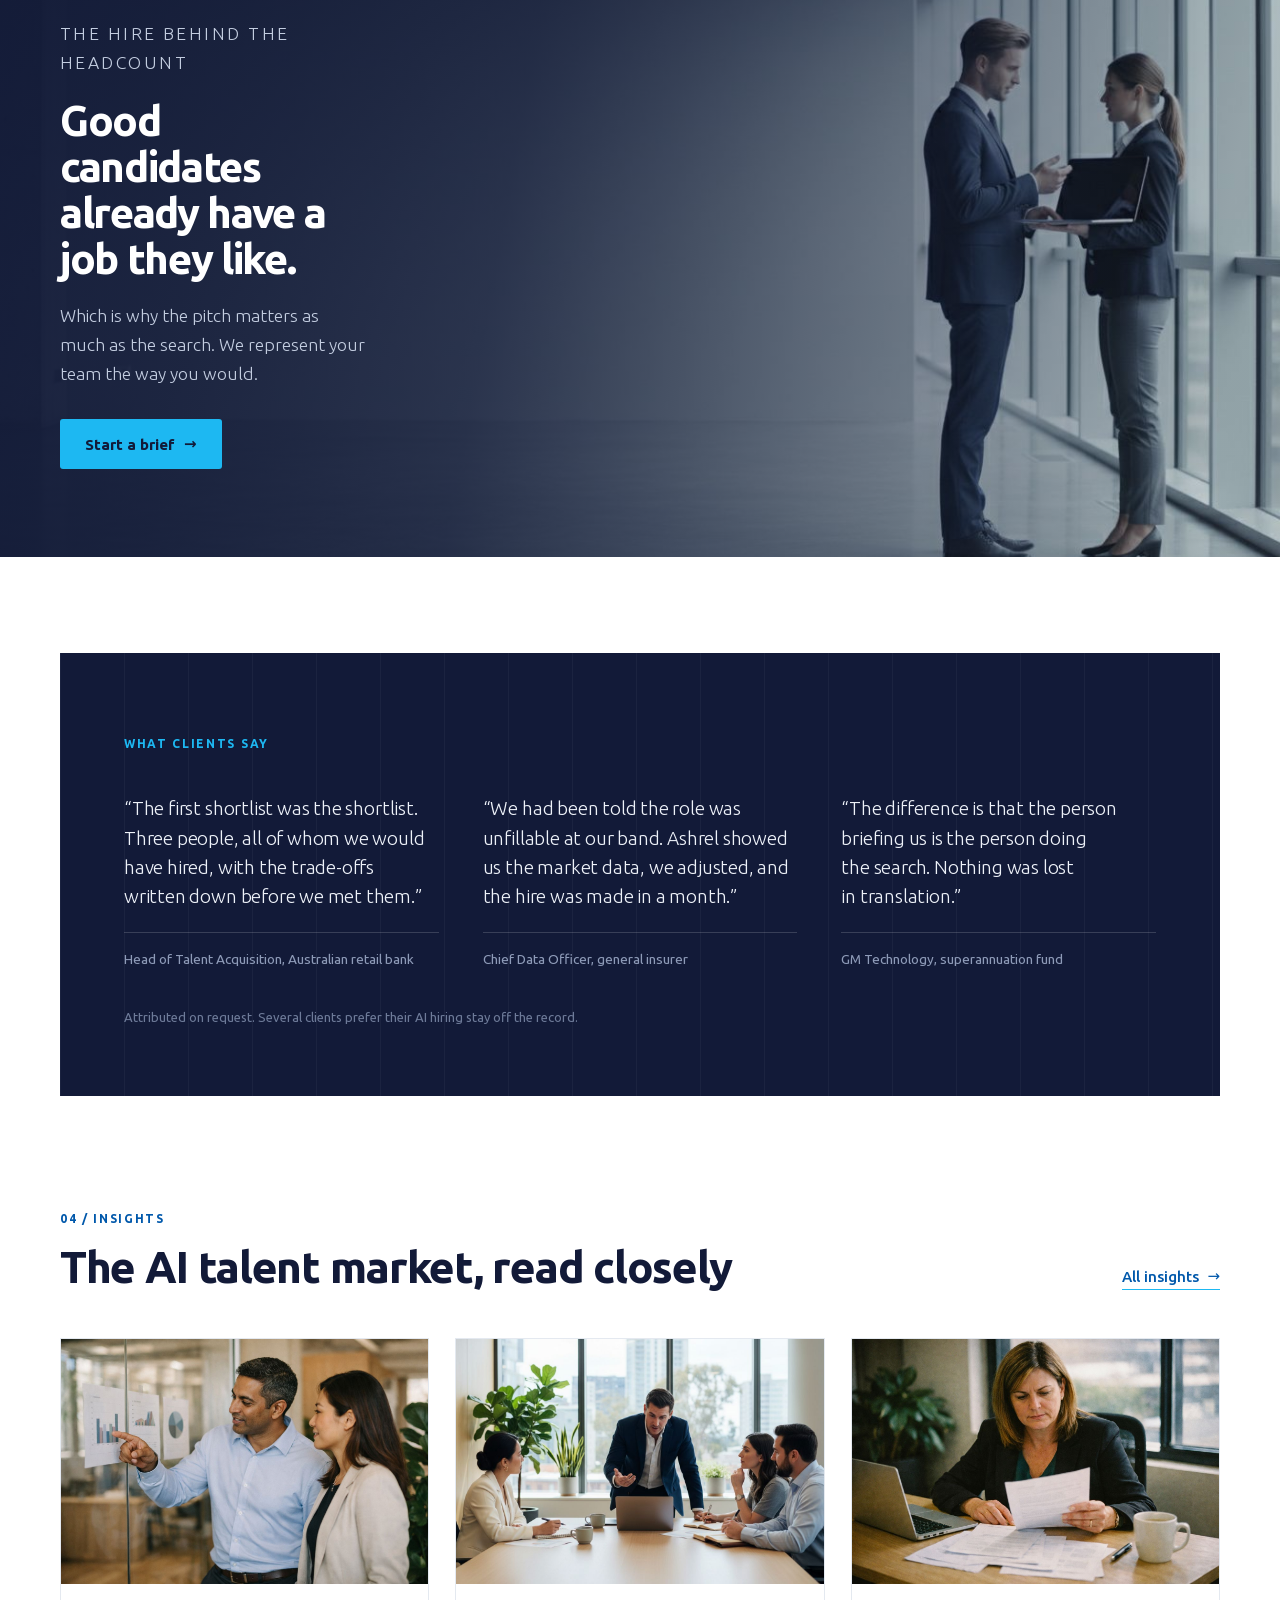
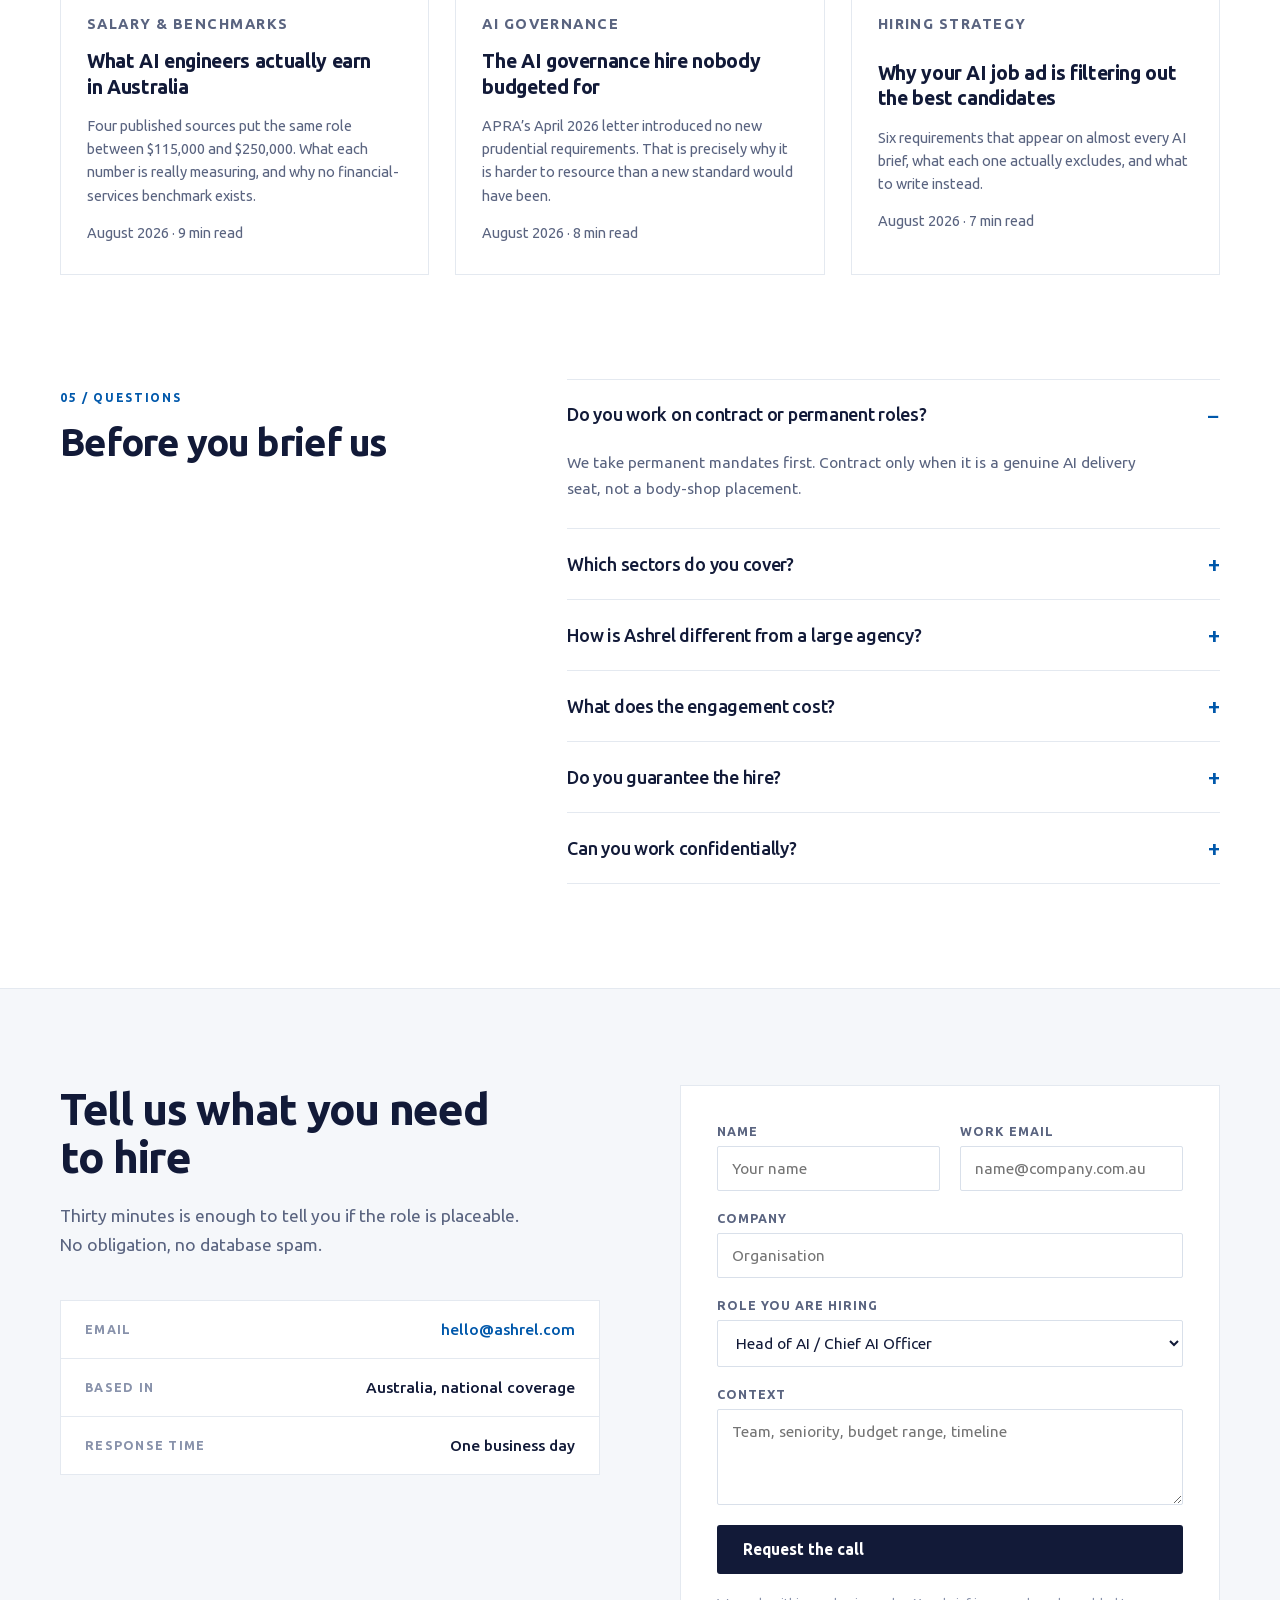
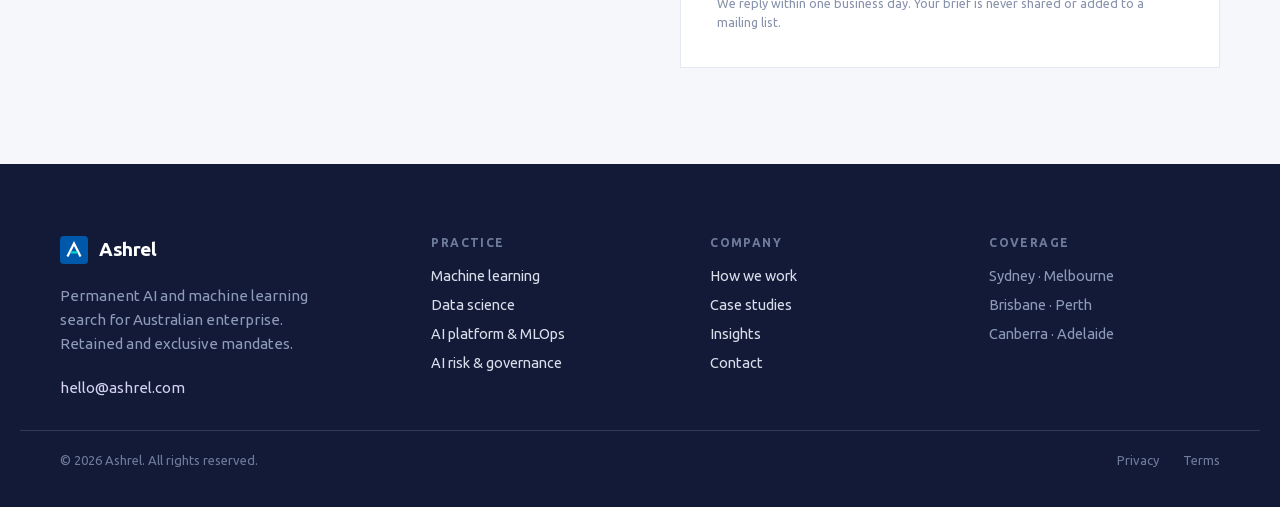
==== commit 02f47b3a: "Swap hero headline to "Ashrel finds the AI talent Australia can't." Requested mid-review, replacing " ====
--- a/index.html
+++ b/index.html
@@ -74,7 +74,7 @@
     <div class="hero-grid-overlay" aria-hidden="true"></div>
     <div class="wrap">
       <p class="hero-badge"><i aria-hidden="true"></i> Permanent AI search &middot; Australia</p>
-      <h1>Ashrel places AI people in Australia.</h1>
+      <h1>Ashrel finds the AI talent Australia can&rsquo;t.</h1>
       <p class="hero-sub">Forward deployed engineers, applied ML, AI delivery and transformation leads. A shortlist you can interview, not a pile of CVs.</p>
       <p class="hero-facts">Melbourne-based &middot; National coverage &middot; Permanent and contract where the brief is real</p>
       <div class="hero-actions">
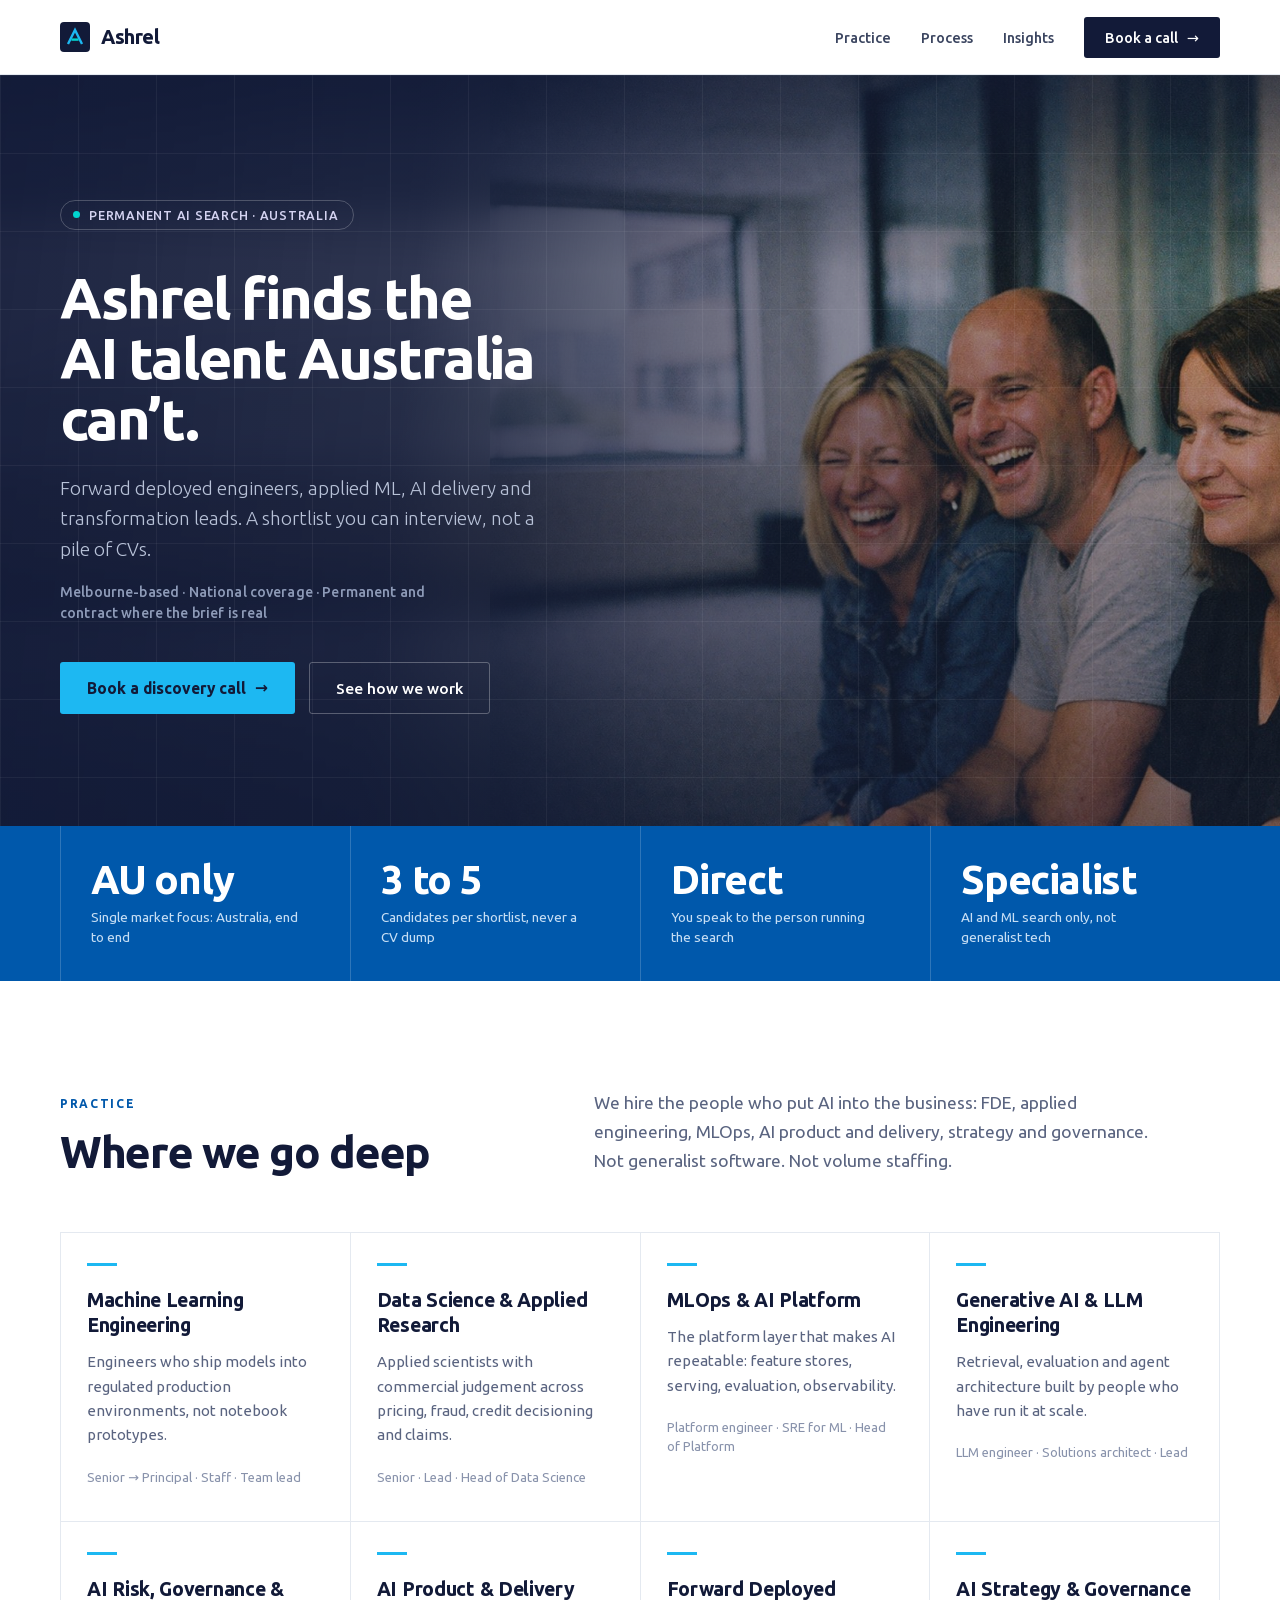
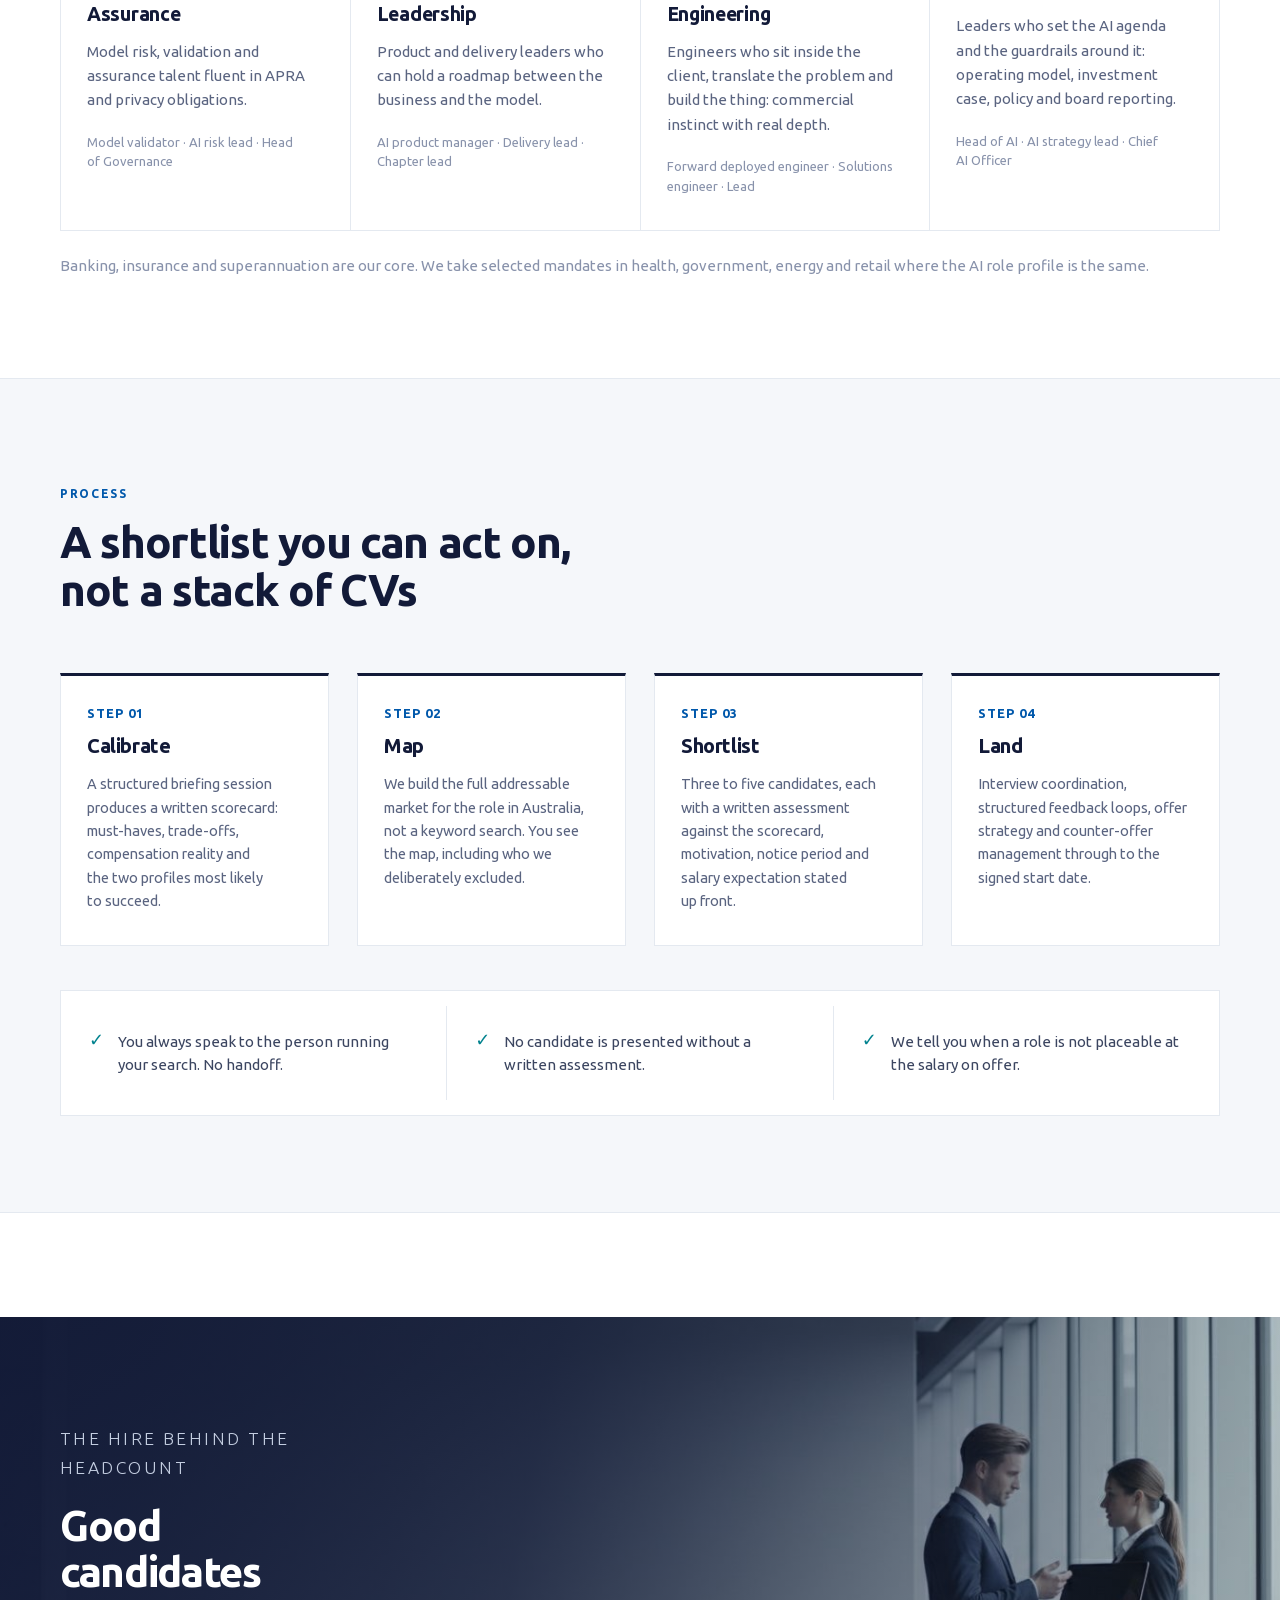
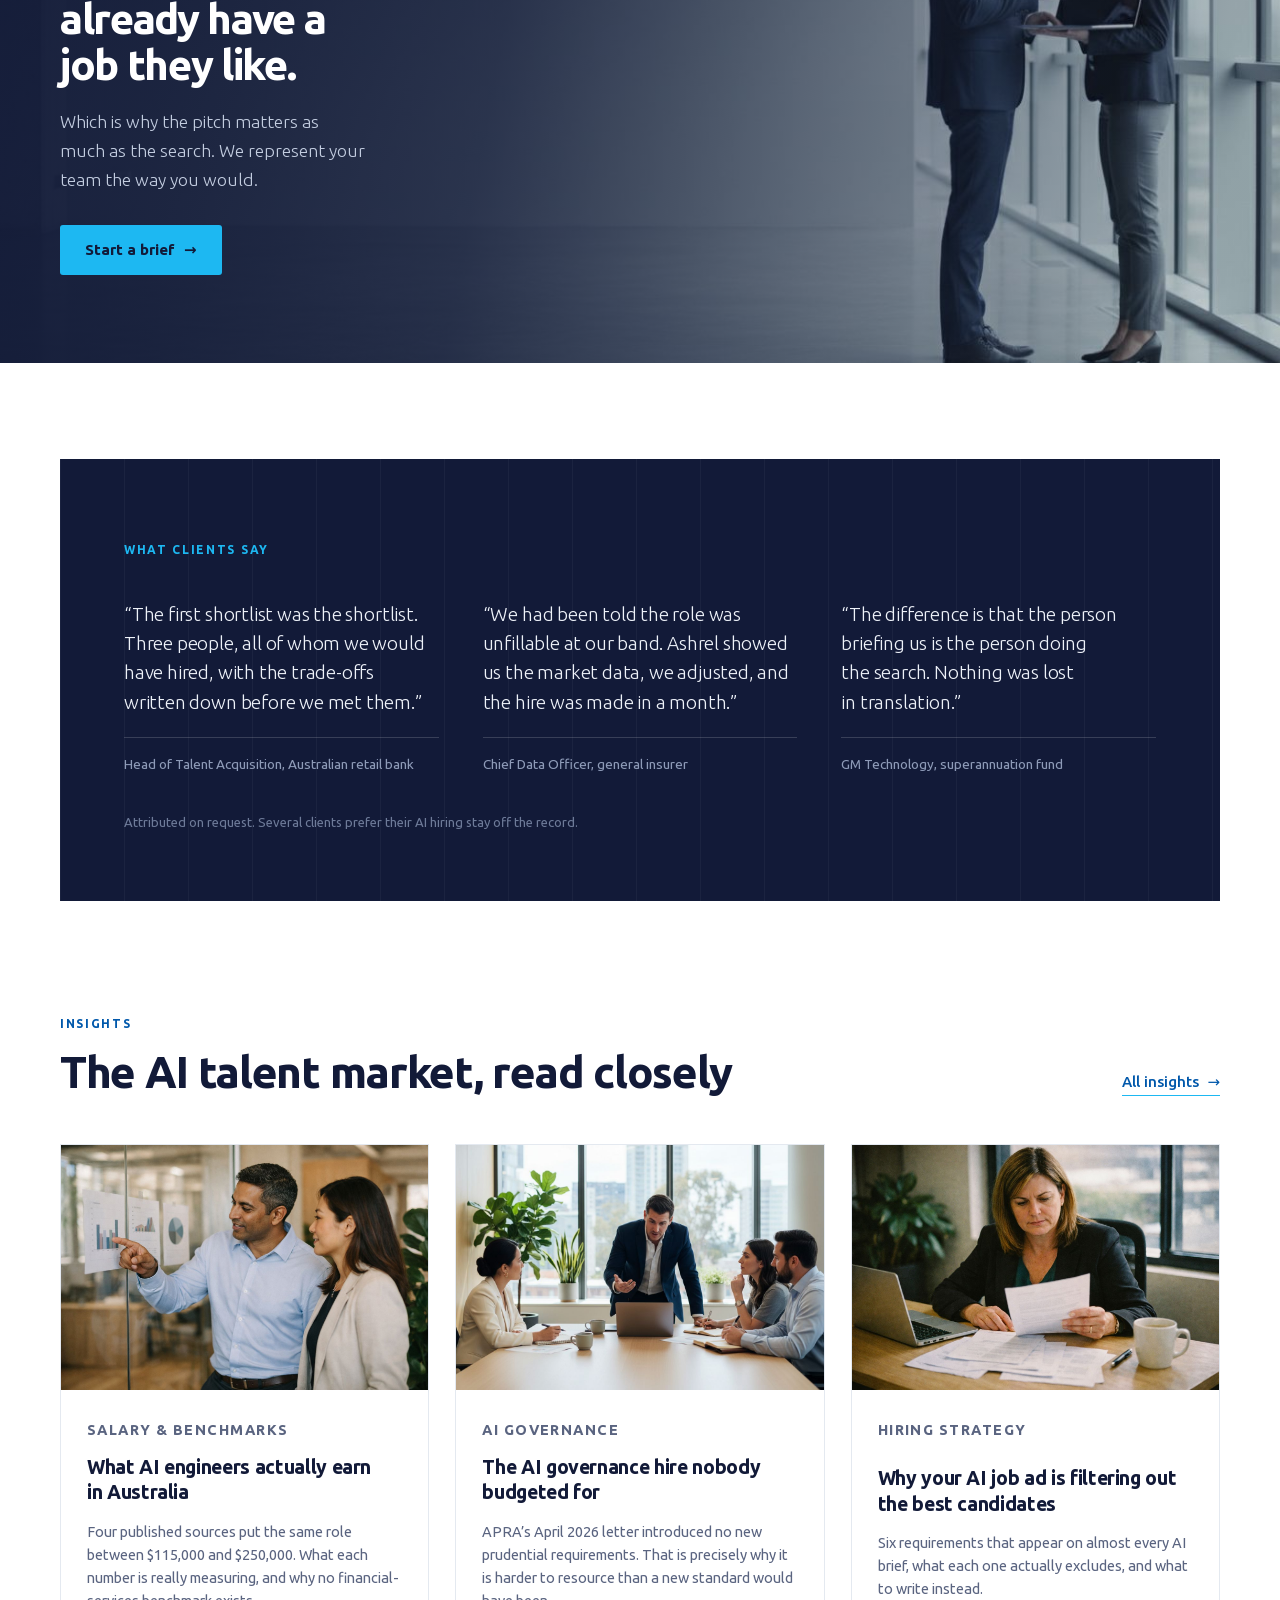
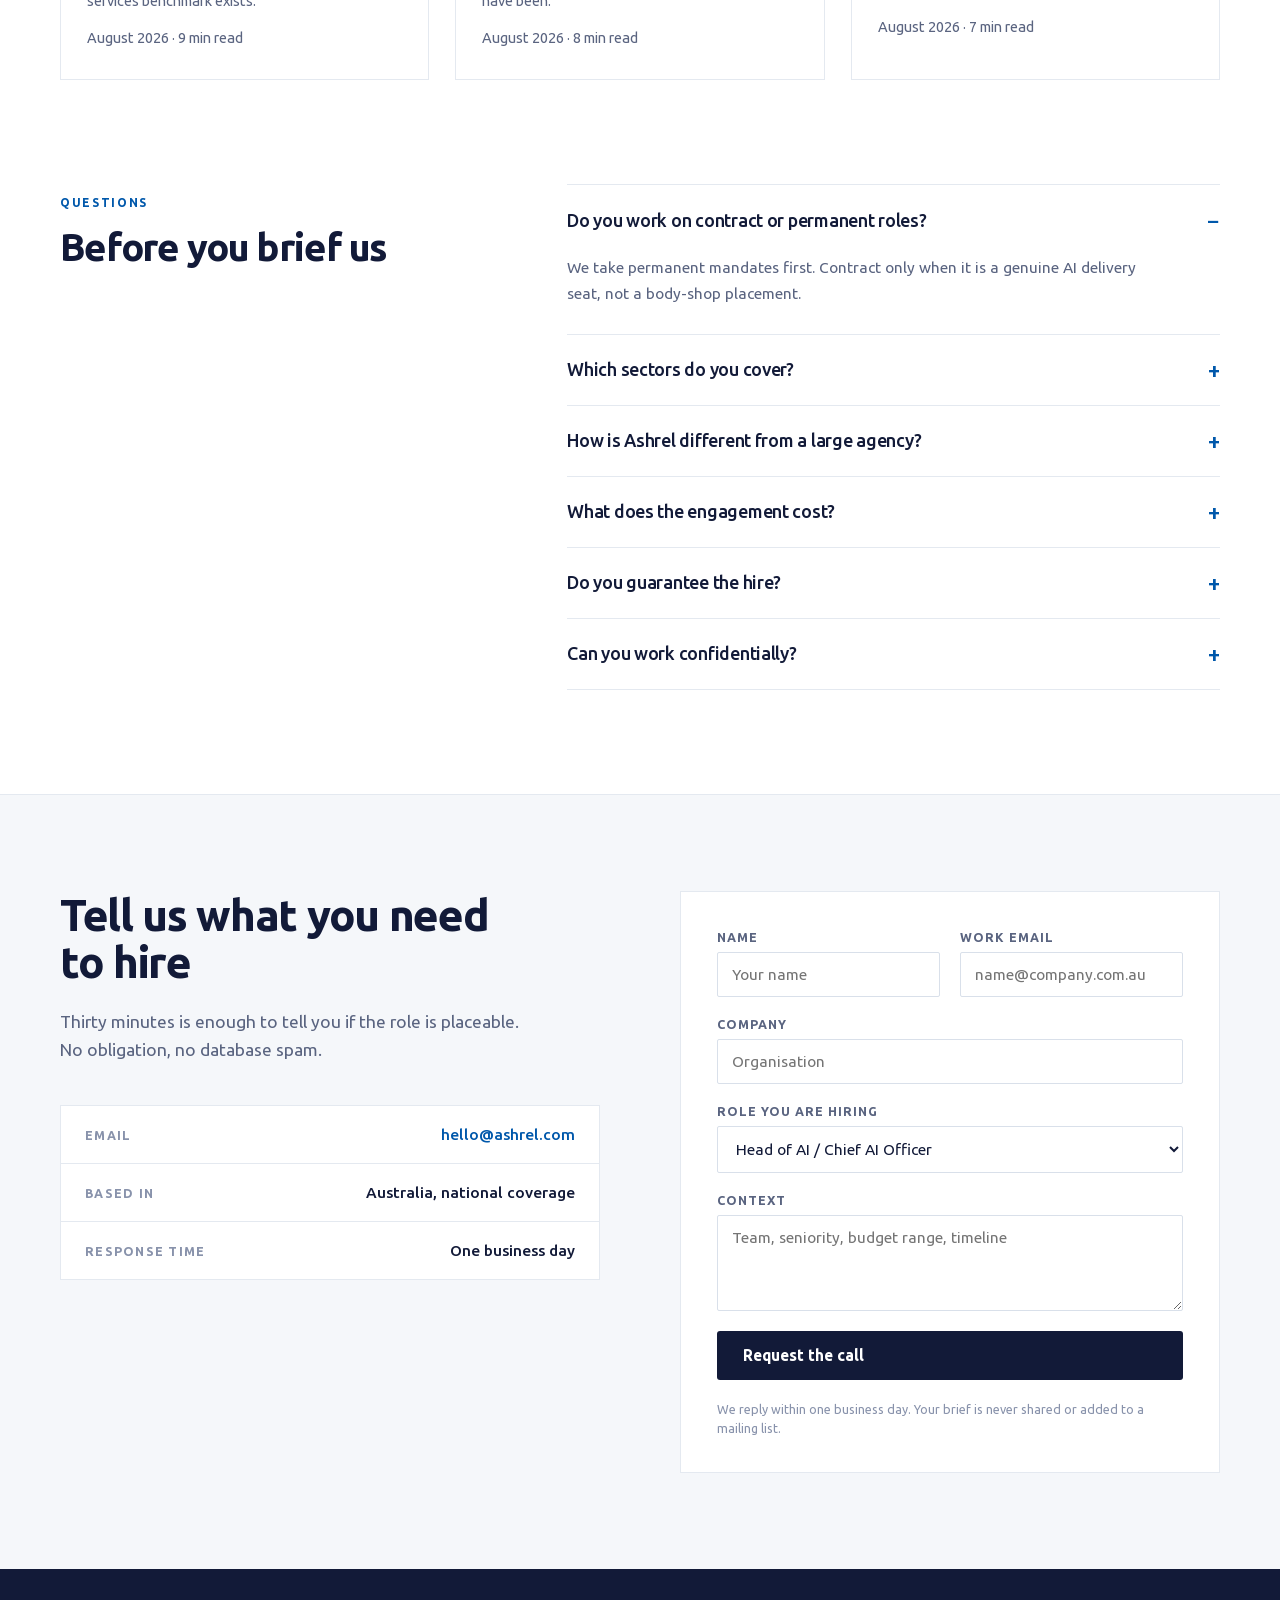
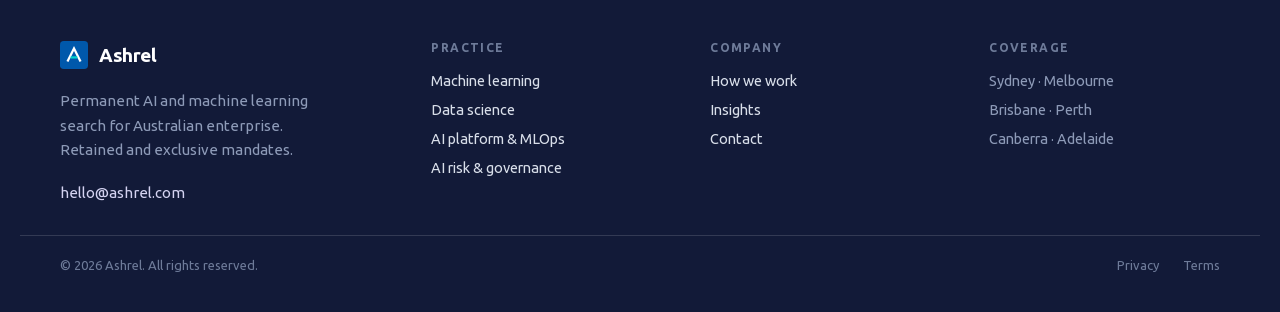
==== commit ca6c308f: "Remove Evidence section entirely, drop section numbering Evidence section removed completely (not ju" ====
--- a/index.html
+++ b/index.html
@@ -59,7 +59,6 @@
     <nav class="nav" id="primary-nav">
       <a href="#practice">Practice</a>
       <a href="#process">Process</a>
-      <a href="#evidence">Evidence</a>
       <a href="/insights.html">Insights</a>
       <a class="btn btn--nav" href="#brief">Book a call <span aria-hidden="true">&rarr;</span></a>
     </nav>
@@ -79,7 +78,7 @@
       <p class="hero-facts">Melbourne-based &middot; National coverage &middot; Permanent and contract where the brief is real</p>
       <div class="hero-actions">
         <a class="btn btn--cyan" href="#brief">Book a discovery call <span aria-hidden="true">&rarr;</span></a>
-        <a class="btn btn--outline" href="#evidence">See the evidence</a>
+        <a class="btn btn--outline" href="#process">See how we work</a>
       </div>
     </div>
   </section>
@@ -96,7 +95,7 @@
   <section class="section wrap" id="practice">
     <div class="section-split">
       <div>
-        <p class="eyebrow">01 / Practice</p>
+        <p class="eyebrow">Practice</p>
         <h2 class="h-section">Where we go deep</h2>
       </div>
       <p class="lede" style="max-width:56ch">We hire the people who put AI into the business: FDE, applied engineering, MLOps, AI product and delivery, strategy and governance. Not generalist software. Not volume staffing.</p>
@@ -158,7 +157,7 @@
 
   <section class="process" id="process">
     <div class="wrap">
-      <p class="eyebrow">02 / Process</p>
+      <p class="eyebrow">Process</p>
       <h2 class="h-section" style="max-width:22ch">A shortlist you can act on, not a stack of CVs</h2>
 
       <div class="steps">
@@ -190,11 +189,6 @@
         <p class="commitment"><b aria-hidden="true">&check;</b> <span>We tell you when a role is not placeable at the salary on offer.</span></p>
       </div>
     </div>
-  </section>
-
-  <section class="section wrap" id="evidence">
-    <p class="eyebrow">03 / Evidence</p>
-    <h2 class="h-section" style="max-width:24ch">Recent searches, anonymised</h2>
   </section>
 
   <section class="band">
@@ -239,7 +233,7 @@
   <section class="section wrap">
     <div class="section-head-row">
       <div>
-        <p class="eyebrow">04 / Insights</p>
+        <p class="eyebrow">Insights</p>
         <h2 class="h-section">The AI talent market, read closely</h2>
       </div>
       <a class="link-rule" href="/insights.html">All insights <span aria-hidden="true">&rarr;</span></a>
@@ -279,7 +273,7 @@
   <section class="section wrap">
     <div class="section-split" style="grid-template-columns:.8fr 1.2fr;align-items:start">
       <div>
-        <p class="eyebrow">05 / Questions</p>
+        <p class="eyebrow">Questions</p>
         <h2 class="h-section" style="font-size:38px">Before you brief us</h2>
       </div>
       <div class="faq-list">
@@ -421,7 +415,6 @@
       <h2>Company</h2>
       <ul>
         <li><a href="#process">How we work</a></li>
-        <li><a href="#evidence">Case studies</a></li>
         <li><a href="/insights.html">Insights</a></li>
         <li><a href="#brief">Contact</a></li>
       </ul>
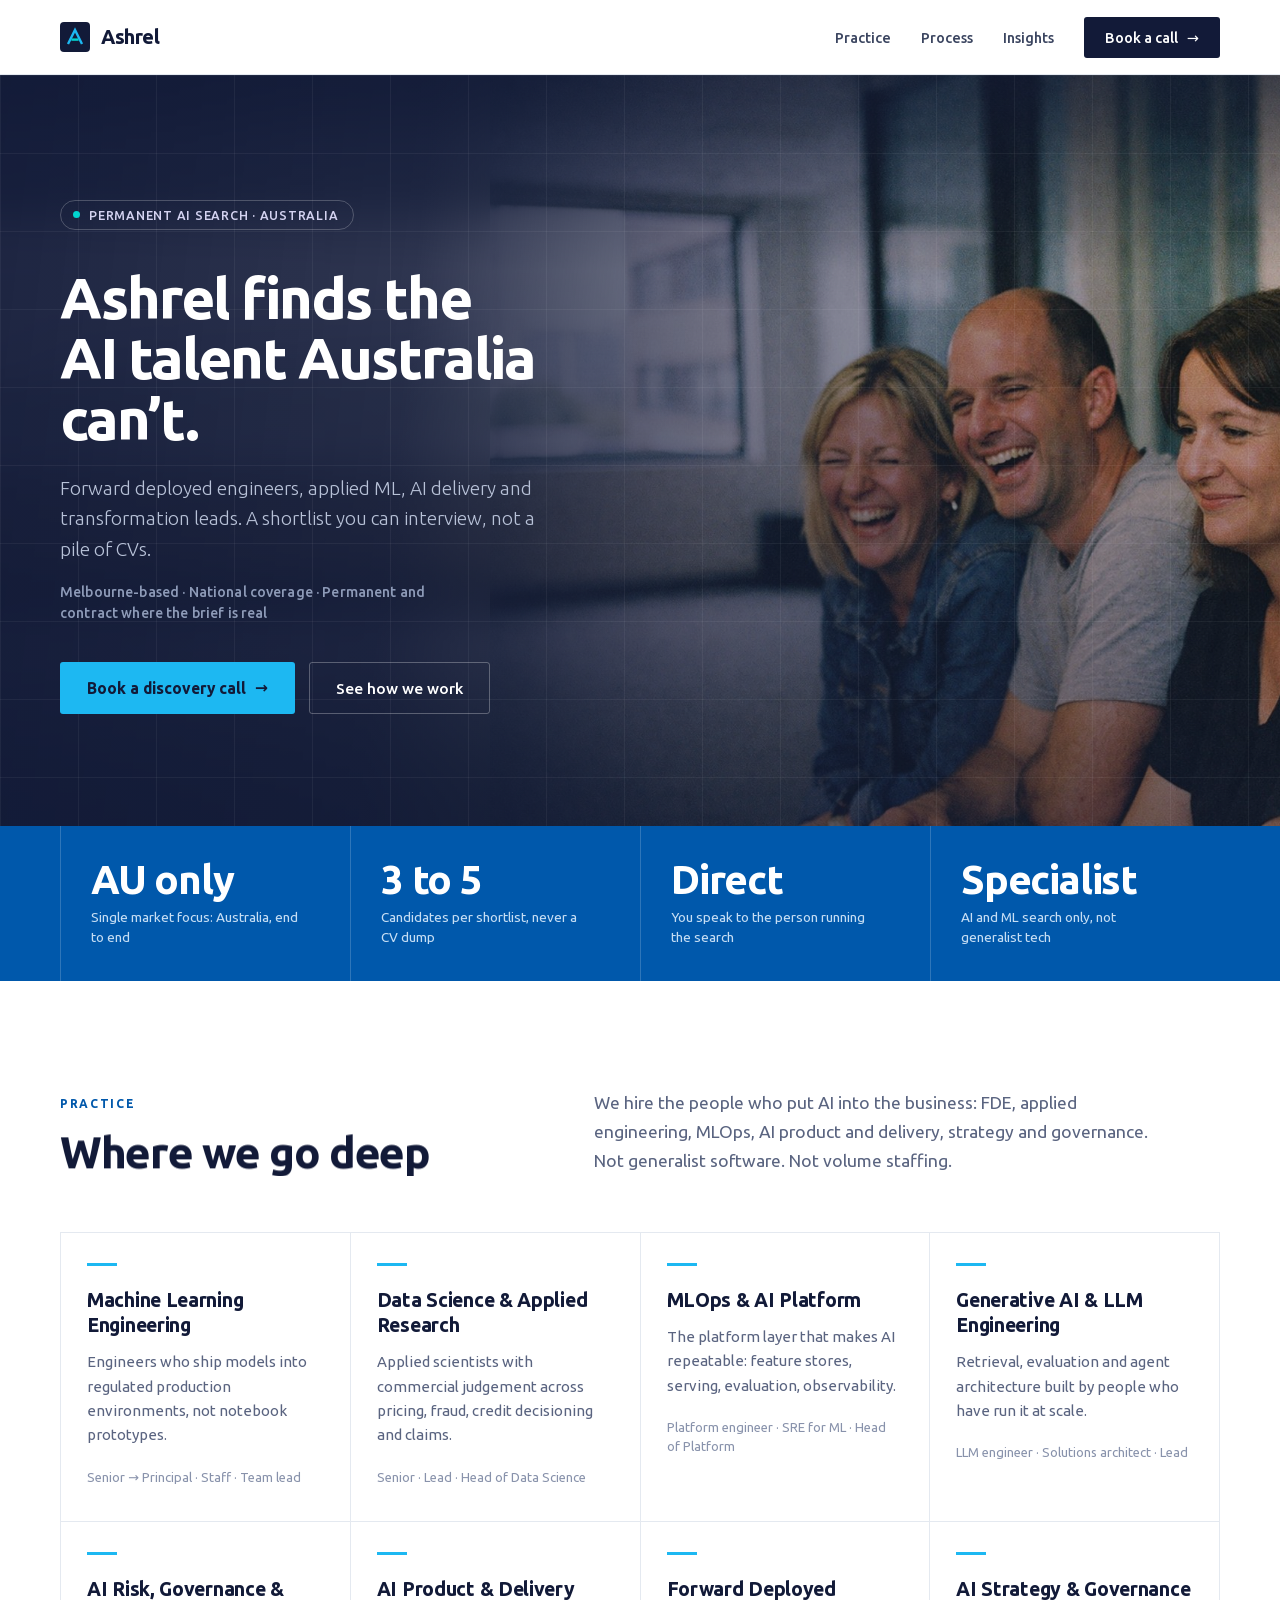
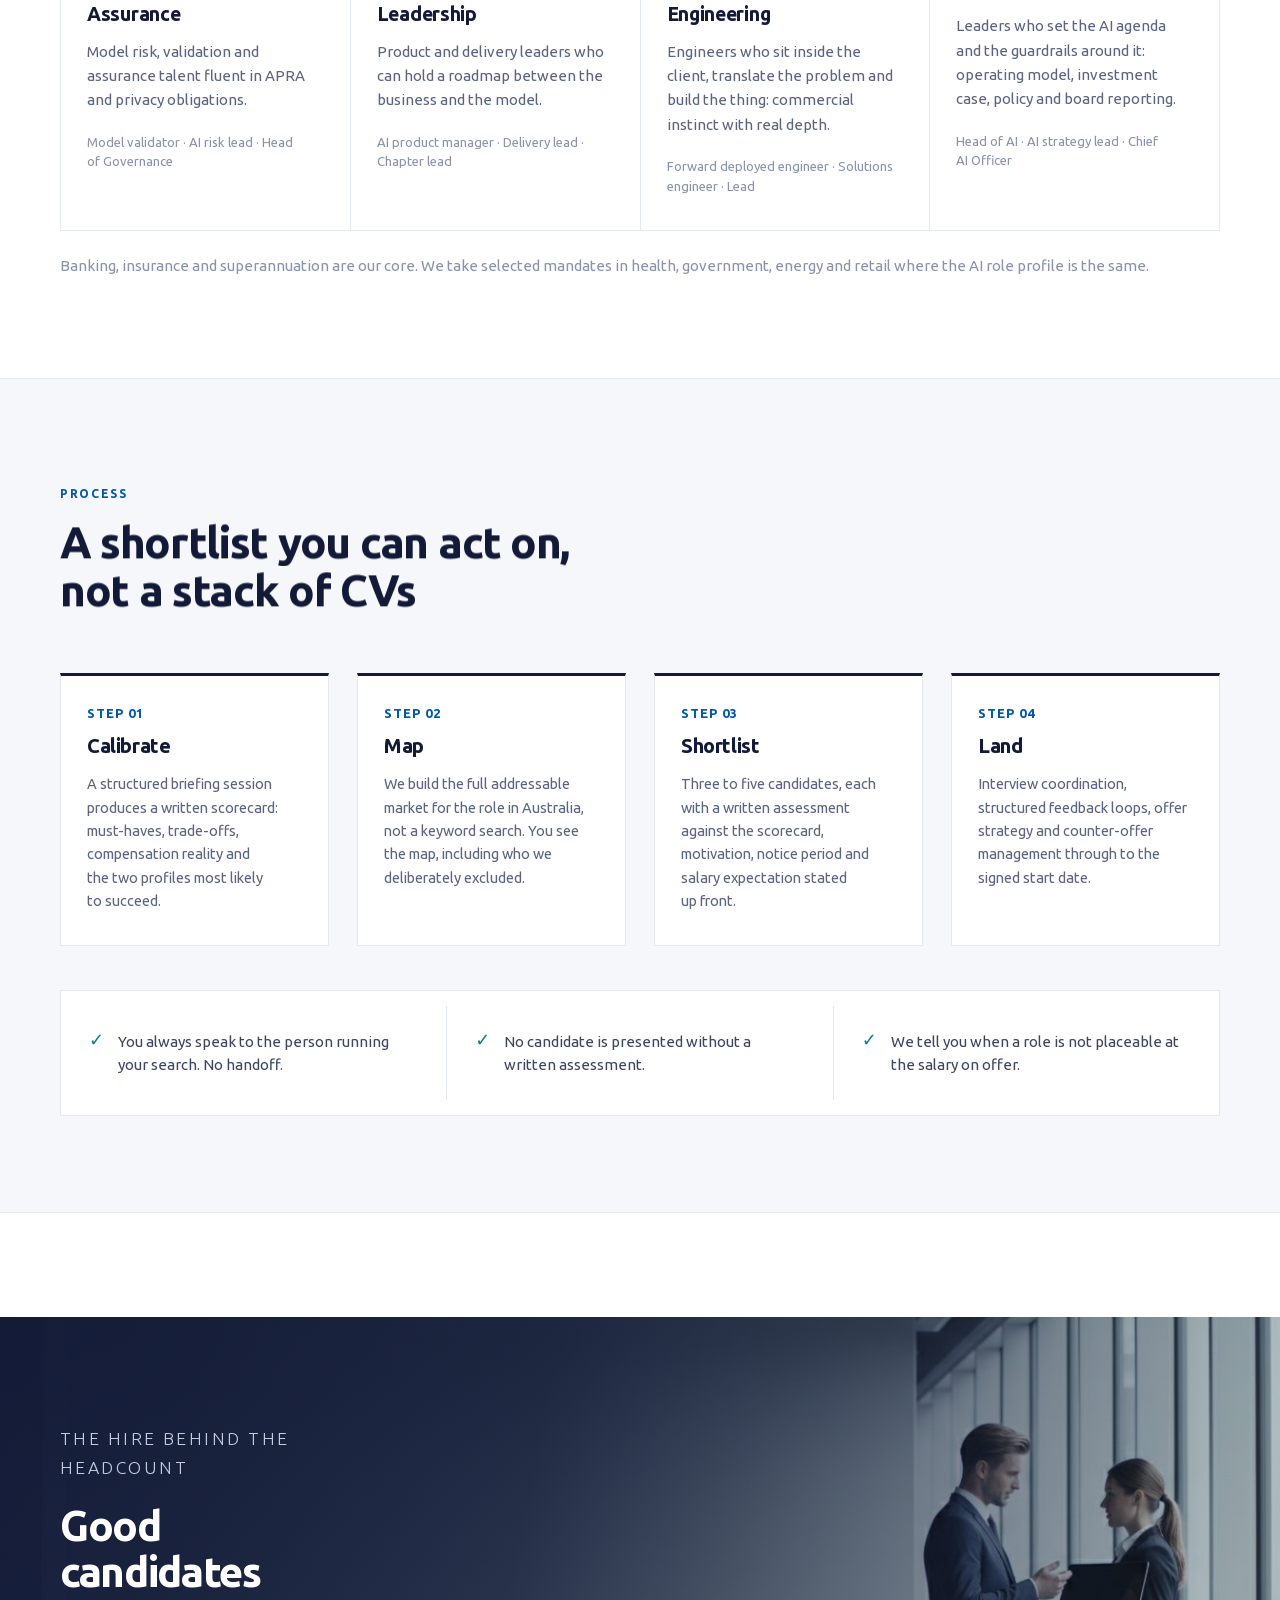
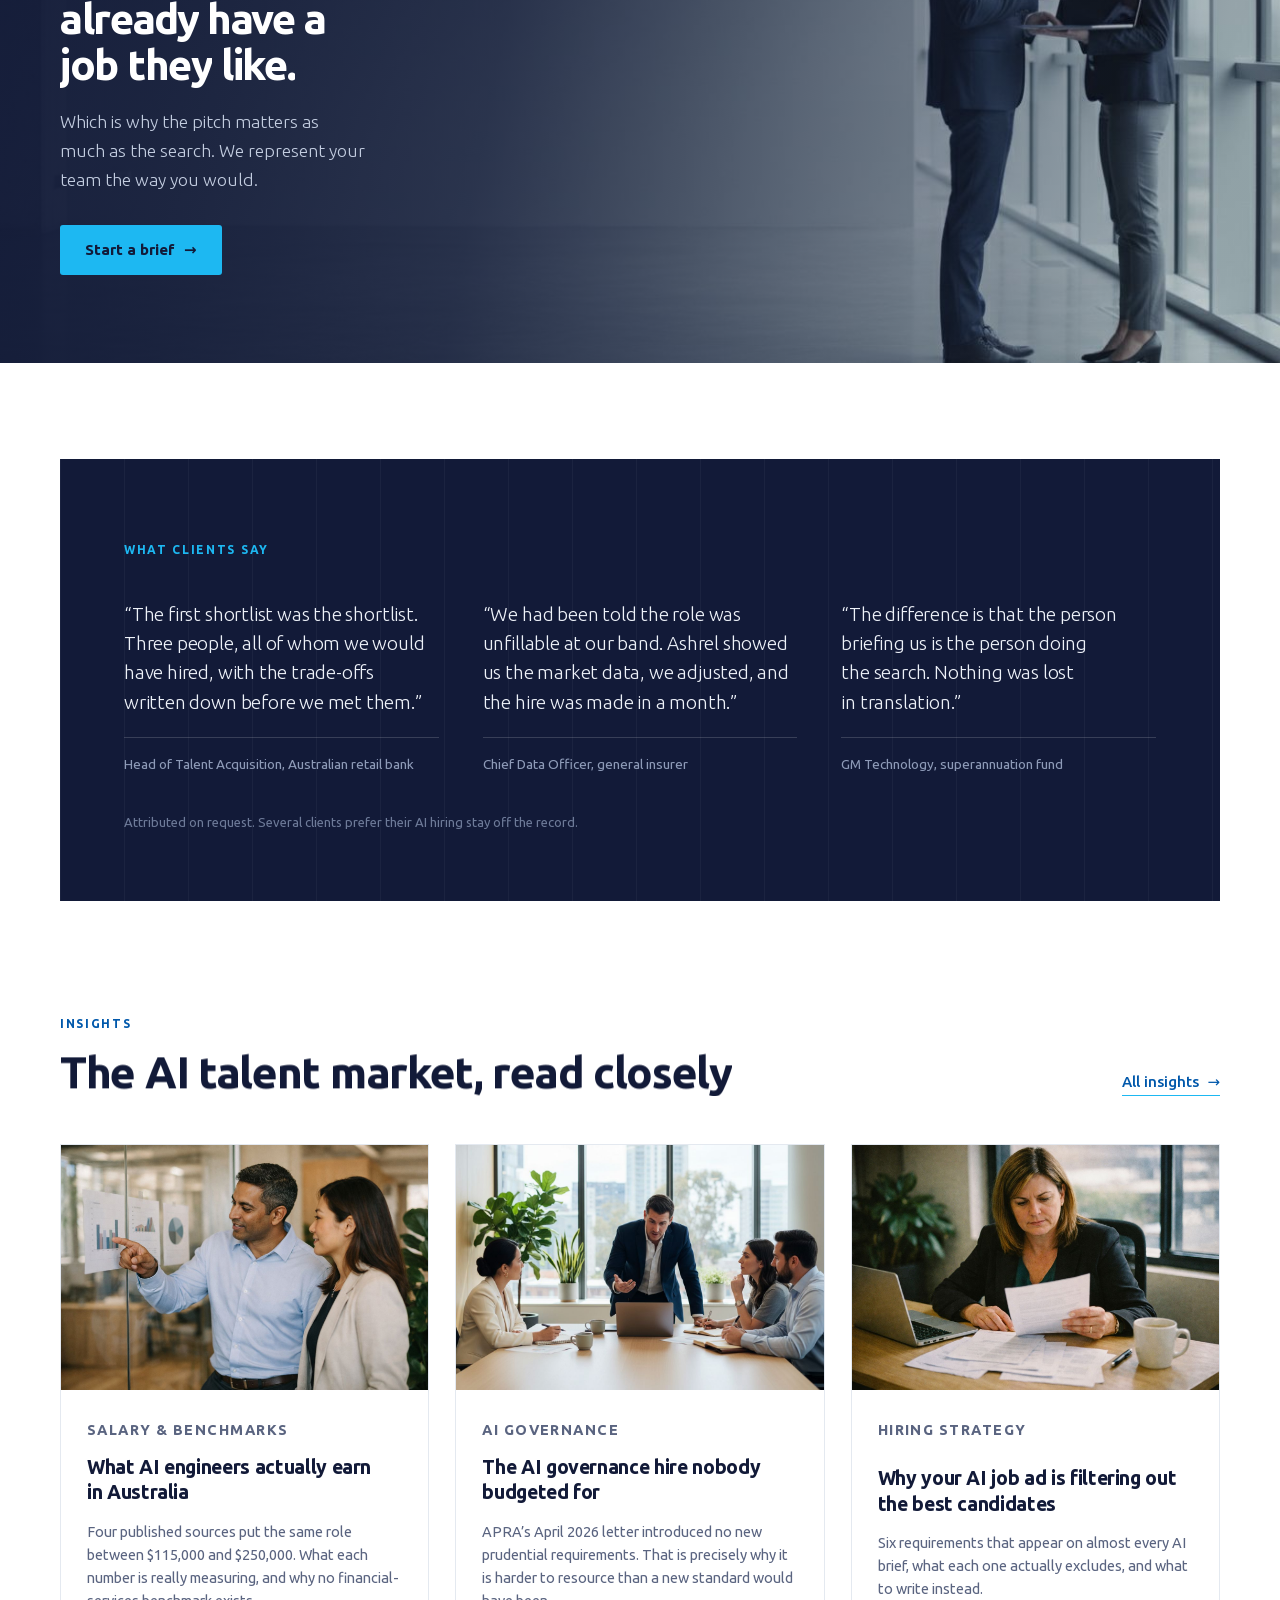
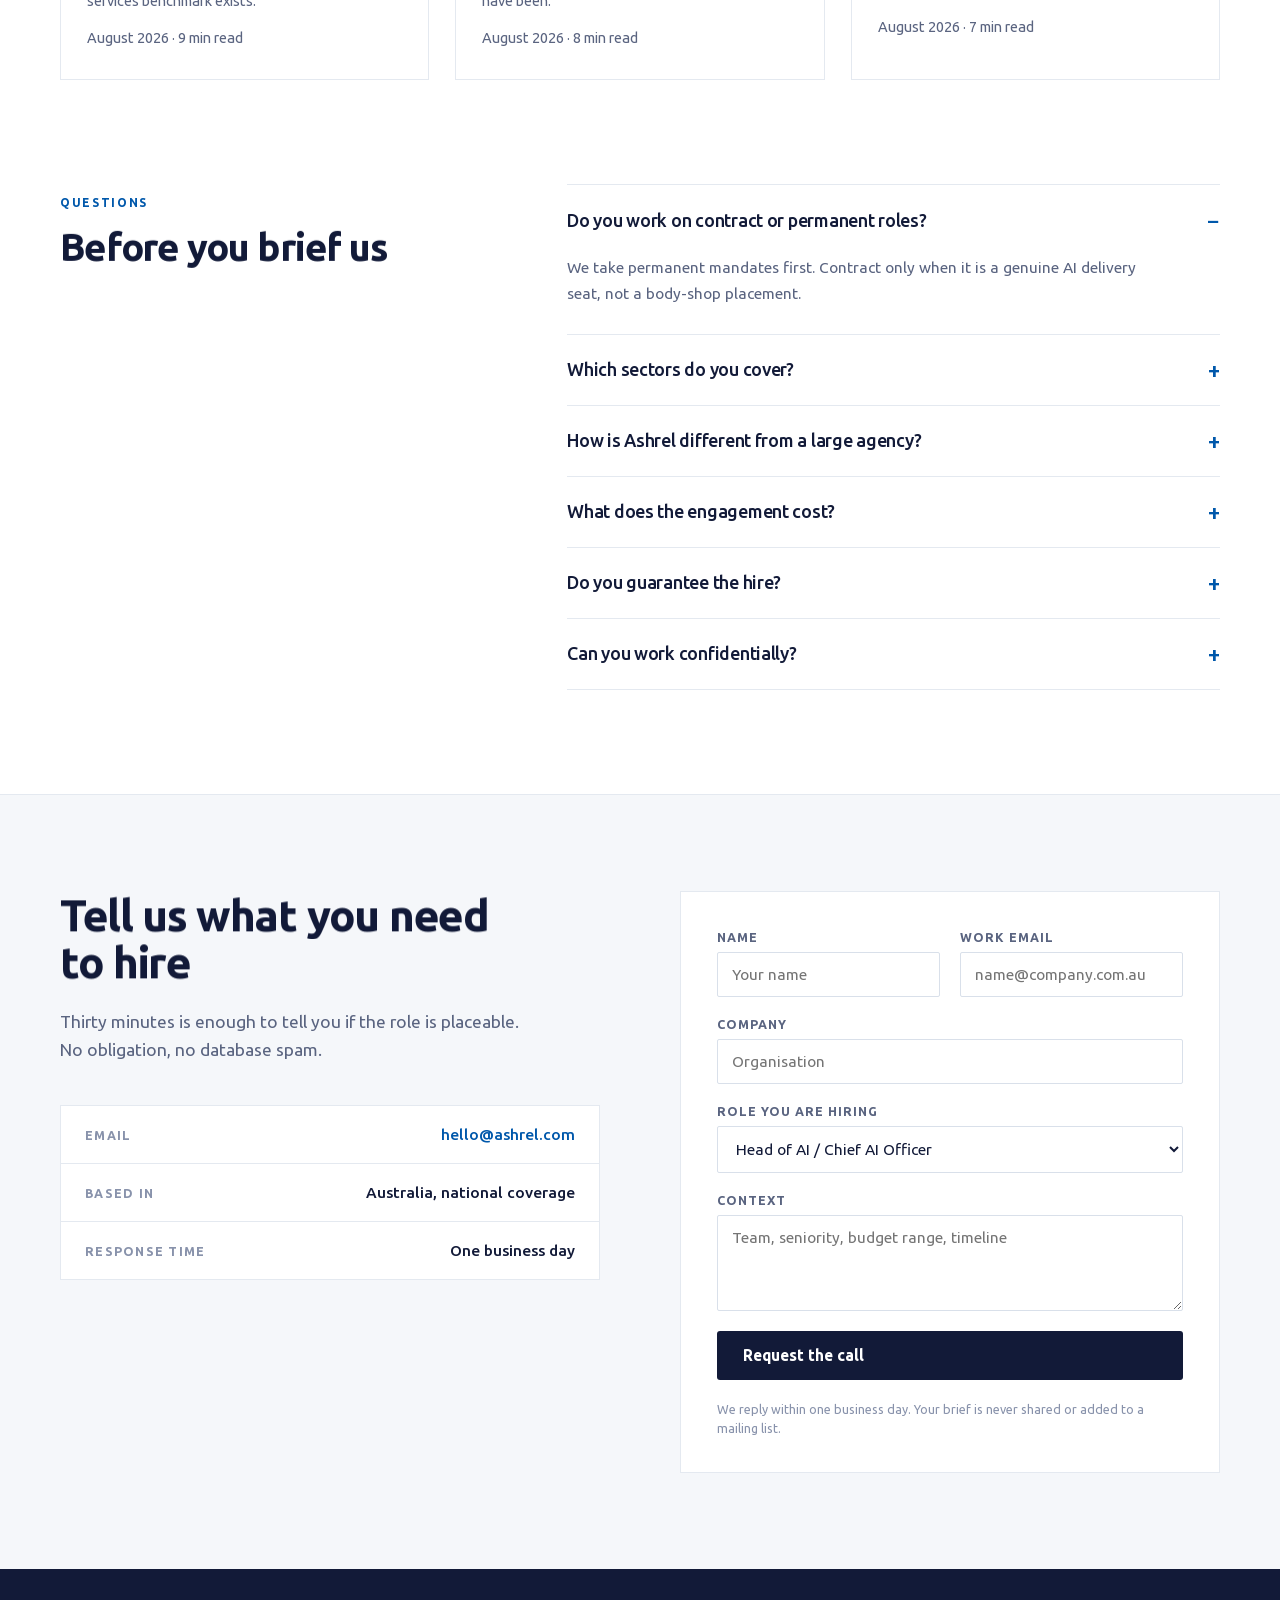
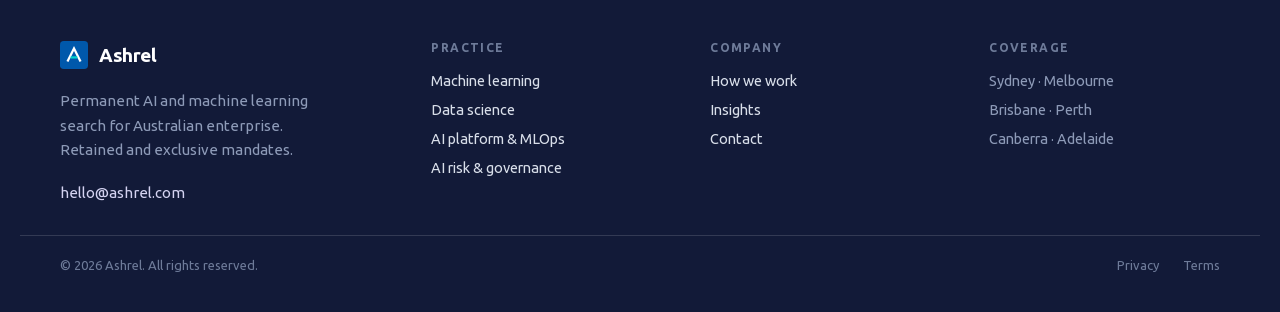
==== commit e04fc1e9: "Add scroll reveals and mobile horizontal scrollers Motion, modelled on the rafaelkurosawa.com refere" ====
--- a/index.html
+++ b/index.html
@@ -19,6 +19,7 @@
 <link rel="icon" href="/favicon.svg" type="image/svg+xml">
 <link rel="preload" href="/fonts/Ubuntu-Bold.woff2" as="font" type="font/woff2" crossorigin>
 <link rel="preload" href="/fonts/Ubuntu-Regular.woff2" as="font" type="font/woff2" crossorigin>
+<script>document.documentElement.classList.add('motion')</script>
 <link rel="stylesheet" href="/css/site.css">
 <script src="/js/site.js" defer></script>
 
@@ -73,7 +74,7 @@
     <div class="hero-grid-overlay" aria-hidden="true"></div>
     <div class="wrap">
       <p class="hero-badge"><i aria-hidden="true"></i> Permanent AI search &middot; Australia</p>
-      <h1>Ashrel finds the AI talent Australia can&rsquo;t.</h1>
+      <h1 data-reveal>Ashrel finds the AI talent Australia can&rsquo;t.</h1>
       <p class="hero-sub">Forward deployed engineers, applied ML, AI delivery and transformation leads. A shortlist you can interview, not a pile of CVs.</p>
       <p class="hero-facts">Melbourne-based &middot; National coverage &middot; Permanent and contract where the brief is real</p>
       <div class="hero-actions">
@@ -96,12 +97,12 @@
     <div class="section-split">
       <div>
         <p class="eyebrow">Practice</p>
-        <h2 class="h-section">Where we go deep</h2>
+        <h2 data-reveal class="h-section">Where we go deep</h2>
       </div>
       <p class="lede" style="max-width:56ch">We hire the people who put AI into the business: FDE, applied engineering, MLOps, AI product and delivery, strategy and governance. Not generalist software. Not volume staffing.</p>
     </div>
 
-    <div class="practice-grid">
+    <div class="practice-grid h-scroll" data-stagger>
       <div class="practice-cell">
         <i aria-hidden="true"></i>
         <h3>Machine Learning Engineering</h3>
@@ -158,9 +159,9 @@
   <section class="process" id="process">
     <div class="wrap">
       <p class="eyebrow">Process</p>
-      <h2 class="h-section" style="max-width:22ch">A shortlist you can act on, not a stack of CVs</h2>
-
-      <div class="steps">
+      <h2 data-reveal class="h-section" style="max-width:22ch">A shortlist you can act on, not a stack of CVs</h2>
+
+      <div class="steps h-scroll" data-stagger>
         <div class="step">
           <div class="step-head"><span class="step-num">STEP 01</span></div>
           <h3>Calibrate</h3>
@@ -183,7 +184,7 @@
         </div>
       </div>
 
-      <div class="commitments">
+      <div class="commitments" data-stagger>
         <p class="commitment"><b aria-hidden="true">&check;</b> <span>You always speak to the person running your search. No handoff.</span></p>
         <p class="commitment"><b aria-hidden="true">&check;</b> <span>No candidate is presented without a written assessment.</span></p>
         <p class="commitment"><b aria-hidden="true">&check;</b> <span>We tell you when a role is not placeable at the salary on offer.</span></p>
@@ -198,7 +199,7 @@
       <div class="wrap">
         <div class="band-copy">
           <p class="eyebrow eyebrow--onnavy">The hire behind the headcount</p>
-          <h2>Good candidates already have a job they like.</h2>
+          <h2 data-reveal>Good candidates already have a job they like.</h2>
           <p>Which is why the pitch matters as much as the search. We represent your team the way you would.</p>
           <a class="btn btn--cyan" href="#brief">Start a brief <span aria-hidden="true">&rarr;</span></a>
         </div>
@@ -234,12 +235,12 @@
     <div class="section-head-row">
       <div>
         <p class="eyebrow">Insights</p>
-        <h2 class="h-section">The AI talent market, read closely</h2>
+        <h2 data-reveal class="h-section">The AI talent market, read closely</h2>
       </div>
       <a class="link-rule" href="/insights.html">All insights <span aria-hidden="true">&rarr;</span></a>
     </div>
 
-    <div class="card-grid" style="margin-top:48px">
+    <div class="card-grid h-scroll" style="margin-top:48px" data-stagger>
       <a class="card" href="/insights/ai-salary-benchmarks-australia.html">
         <div class="card-media"><img src="/img/article-salary.jpg" alt="" width="1344" height="768" loading="lazy"></div>
         <div class="card-body">
@@ -274,7 +275,7 @@
     <div class="section-split" style="grid-template-columns:.8fr 1.2fr;align-items:start">
       <div>
         <p class="eyebrow">Questions</p>
-        <h2 class="h-section" style="font-size:38px">Before you brief us</h2>
+        <h2 data-reveal class="h-section" style="font-size:38px">Before you brief us</h2>
       </div>
       <div class="faq-list">
         <details class="faq-item" open>
@@ -308,7 +309,7 @@
   <section class="brief" id="brief">
     <div class="wrap">
       <div>
-        <h2>Tell us what you need to hire</h2>
+        <h2 data-reveal>Tell us what you need to hire</h2>
         <p class="brief-lede">Thirty minutes is enough to tell you if the role is placeable. No obligation, no database spam.</p>
         <dl class="contact-rows">
           <div class="contact-row"><dt>Email</dt><dd><a href="mailto:hello@ashrel.com">hello@ashrel.com</a></dd></div>
--- a/css/site.css
+++ b/css/site.css
@@ -1562,6 +1562,22 @@
     grid-template-columns: repeat(2, 1fr);
   }
 
+  /* These became words rather than figures, so 40px no longer fits two
+     columns: "AU only" and "Specialist" were wrapping to a second line and
+     leaving the row uneven. */
+  .metric {
+    padding: 26px 20px;
+  }
+
+  .metric b {
+    font-size: 29px;
+  }
+
+  .metric span {
+    font-size: 12.5px;
+    margin-top: 6px;
+  }
+
   .card-grid,
   .quote-grid {
     grid-template-columns: 1fr;
@@ -2182,3 +2198,146 @@
     font-size: 32px;
   }
 }
+
+/* ---------- Scroll motion ----------
+   Word-mask heading reveals and staggered fade-ups. Everything here is gated
+   behind .motion, which is set by an inline script in <head>. Without JS the
+   class never lands, so content renders normally rather than staying hidden. */
+
+.motion .rv {
+  display: inline-block;
+  overflow: hidden;
+  vertical-align: top;
+  /* Let descenders clear the mask without affecting layout. */
+  padding-bottom: .14em;
+  margin-bottom: -.14em;
+}
+
+.motion .rv > span {
+  display: inline-block;
+  transform: translateY(115%);
+  transition: transform .85s cubic-bezier(.16, 1, .3, 1);
+  will-change: transform;
+}
+
+.motion .is-revealed .rv > span,
+.motion .rv.is-revealed > span {
+  transform: translateY(0);
+}
+
+.motion .fade-up {
+  opacity: 0;
+  transform: translateY(22px);
+  transition: opacity .7s ease, transform .7s cubic-bezier(.16, 1, .3, 1);
+}
+
+.motion .fade-up.is-in {
+  opacity: 1;
+  transform: none;
+}
+
+@media (prefers-reduced-motion: reduce) {
+  .motion .rv > span,
+  .motion .fade-up {
+    transform: none !important;
+    opacity: 1 !important;
+    transition: none !important;
+  }
+}
+
+/* ---------- Mobile tap targets ----------
+   Audit at 375px found 15 controls under the 44px minimum, including the
+   menu button and every footer link. Padding is added rather than font-size
+   so nothing visually changes weight; list gaps are removed to absorb the
+   extra height. */
+
+@media (max-width: 960px) {
+  .nav-toggle {
+    padding: 13px 14px;
+  }
+
+  .footer-col ul {
+    gap: 0;
+  }
+
+  .footer-col a,
+  .footer-col li > span {
+    display: inline-block;
+    padding: 14px 0;
+  }
+
+  .footer-brand .email {
+    display: inline-block;
+    padding: 13px 0;
+  }
+
+  .footer-bar a {
+    display: inline-block;
+    padding: 14px 0;
+  }
+
+  .link-rule {
+    min-height: 44px;
+    padding-top: 10px;
+    padding-bottom: 12px;
+  }
+
+  .contact-row dd a {
+    display: inline-block;
+    padding: 13px 0;
+  }
+
+  .brand {
+    padding: 7px 0;
+  }
+}
+
+/* ---------- Mobile horizontal scrollers ----------
+   Stacked vertically, the practice grid alone runs over 2,000px on a phone.
+   Below 700px these three grids become swipeable rows: full-bleed, snapping,
+   with the next card peeking so the affordance is obvious without a hint.
+   Desktop layout is untouched. */
+
+@media (max-width: 700px) {
+  .h-scroll {
+    display: flex;
+    flex-wrap: nowrap;
+    gap: 14px;
+    overflow-x: auto;
+    overscroll-behavior-x: contain;
+    scroll-snap-type: x mandatory;
+    -webkit-overflow-scrolling: touch;
+    scrollbar-width: none;
+    /* Break out of the wrap gutter so the row runs edge to edge. */
+    margin-left: calc(var(--gutter) * -1);
+    margin-right: calc(var(--gutter) * -1);
+    padding: 2px var(--gutter) 20px;
+    scroll-padding-left: var(--gutter);
+  }
+
+  .h-scroll::-webkit-scrollbar {
+    display: none;
+  }
+
+  .h-scroll > * {
+    flex: 0 0 78%;
+    scroll-snap-align: start;
+    height: auto;
+  }
+
+  /* The practice grid draws its hairlines with a background and 1px gaps,
+     which only works as a grid. Give each cell its own border instead. */
+  .practice-grid.h-scroll {
+    background: transparent;
+    border: 0;
+  }
+
+  .practice-grid.h-scroll .practice-cell {
+    border: 1px solid var(--line);
+  }
+
+  .h-scroll:focus-visible {
+    outline: 3px solid var(--cyan);
+    outline-offset: -3px;
+  }
+}
